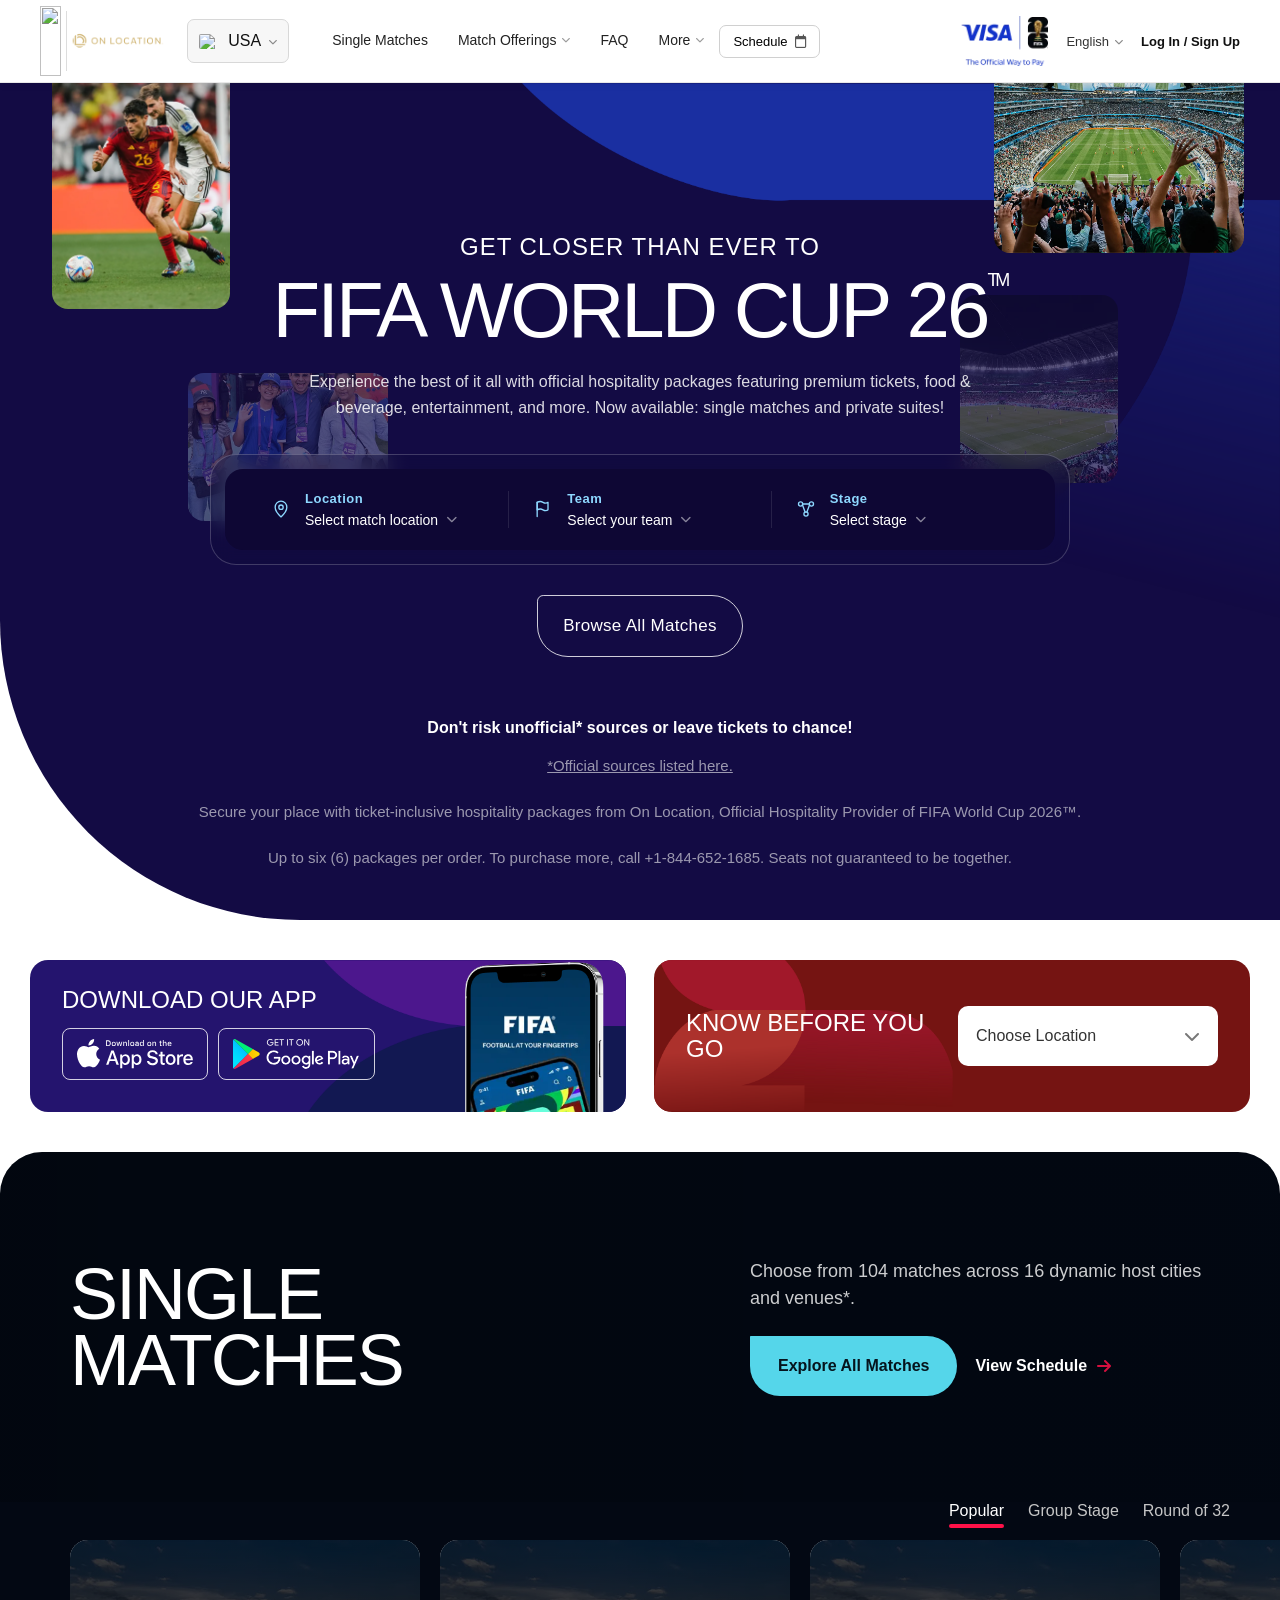
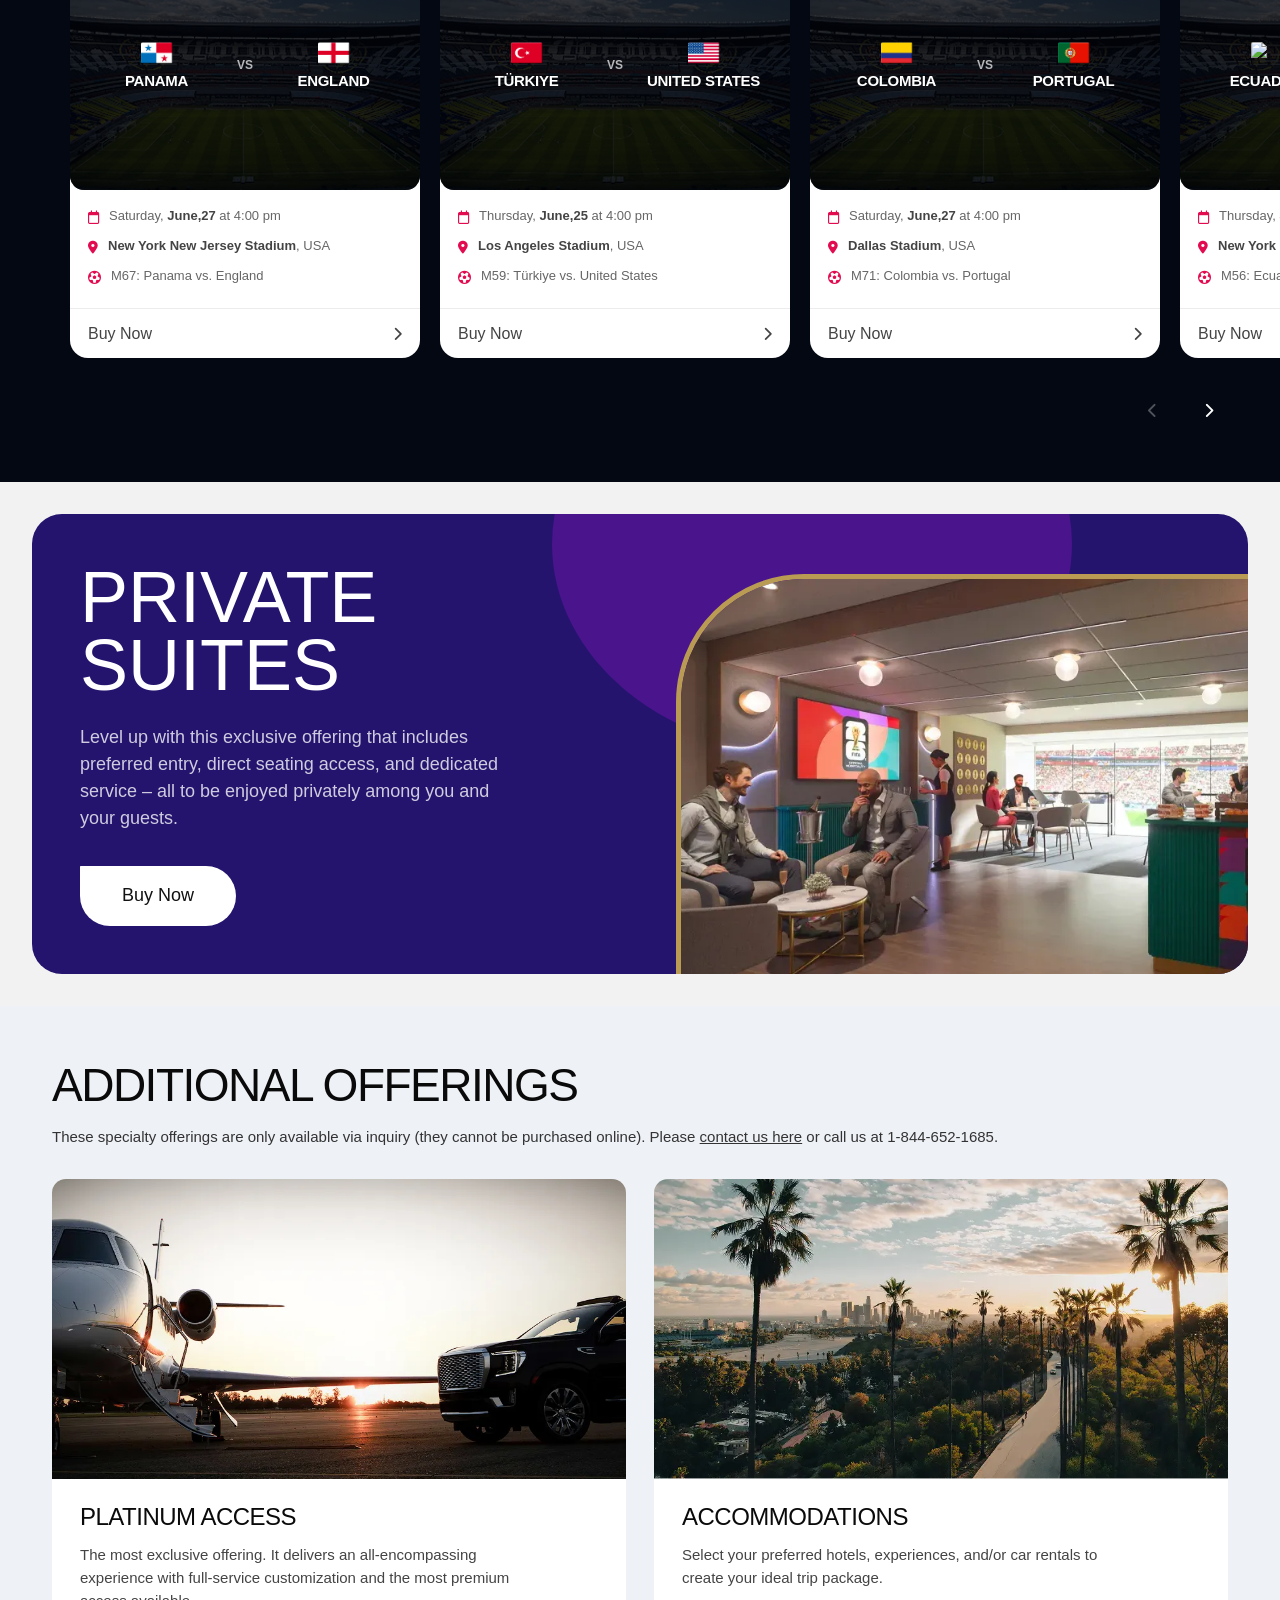
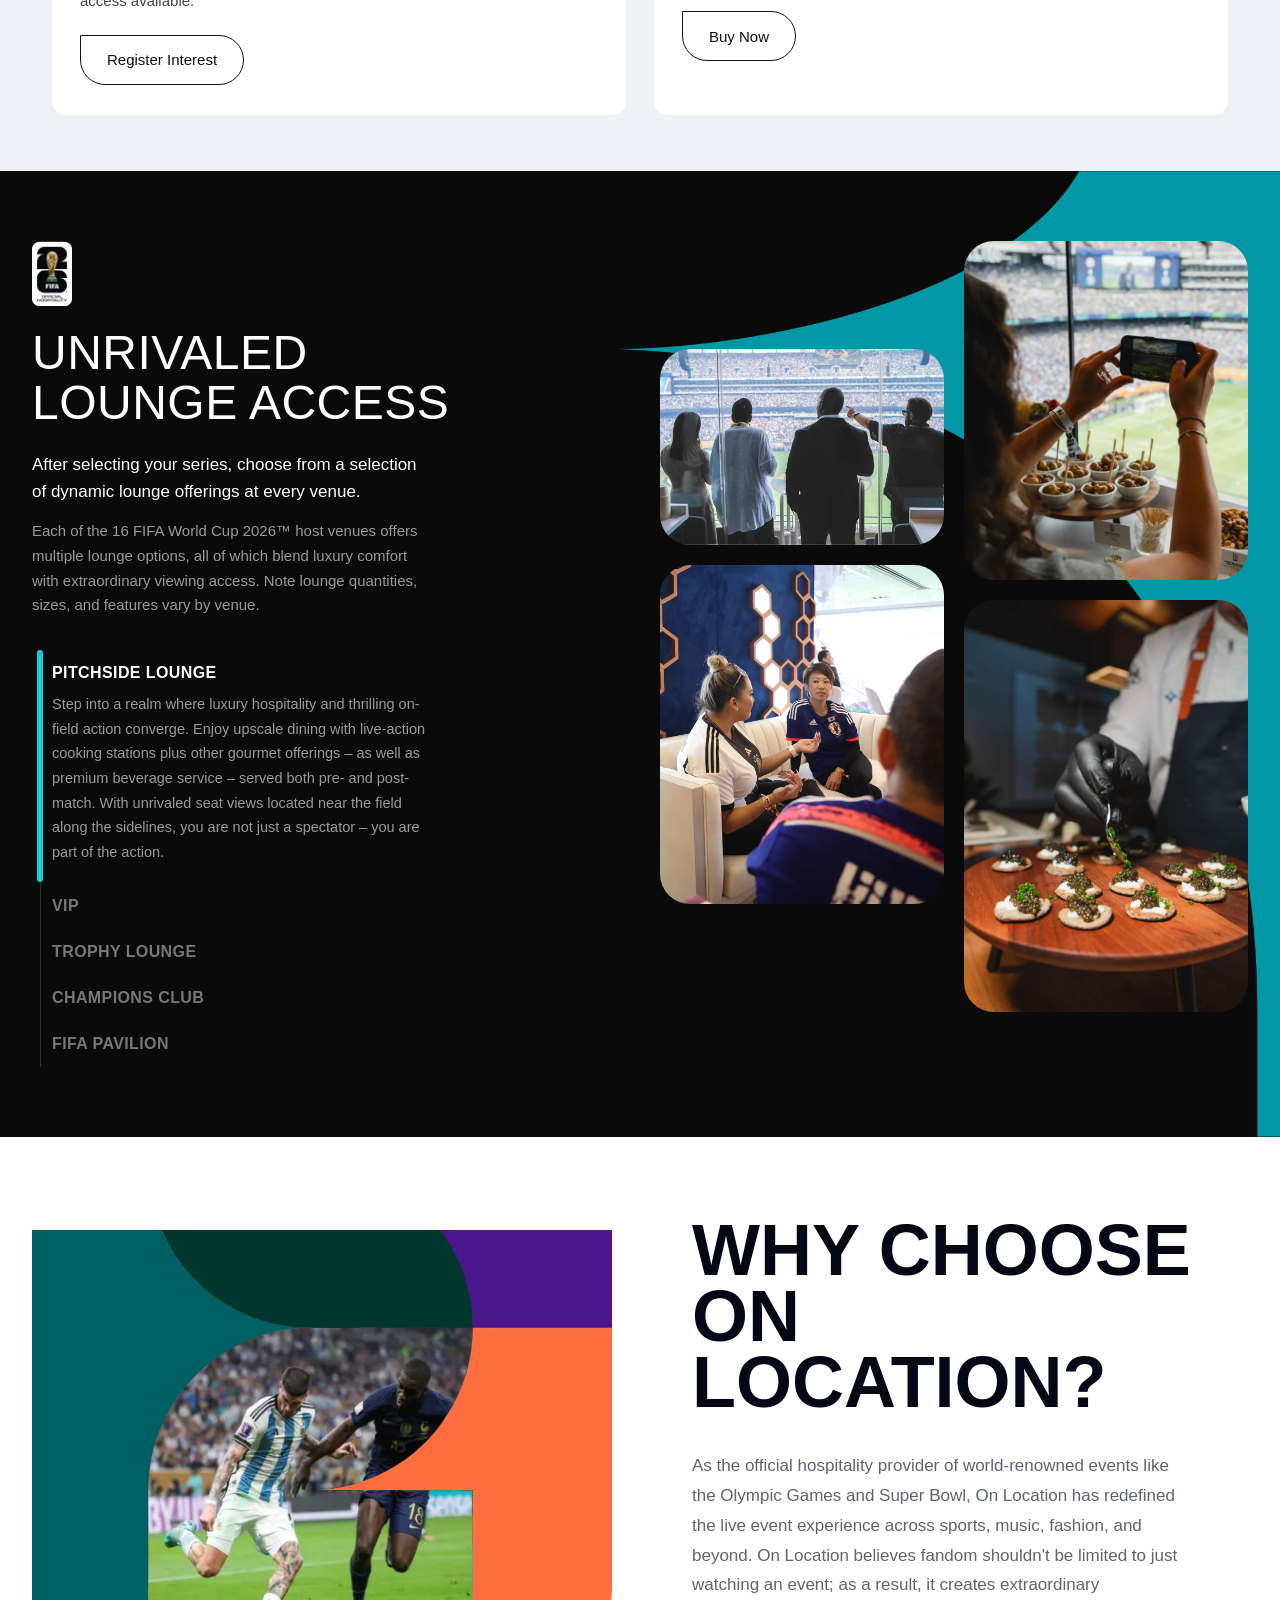
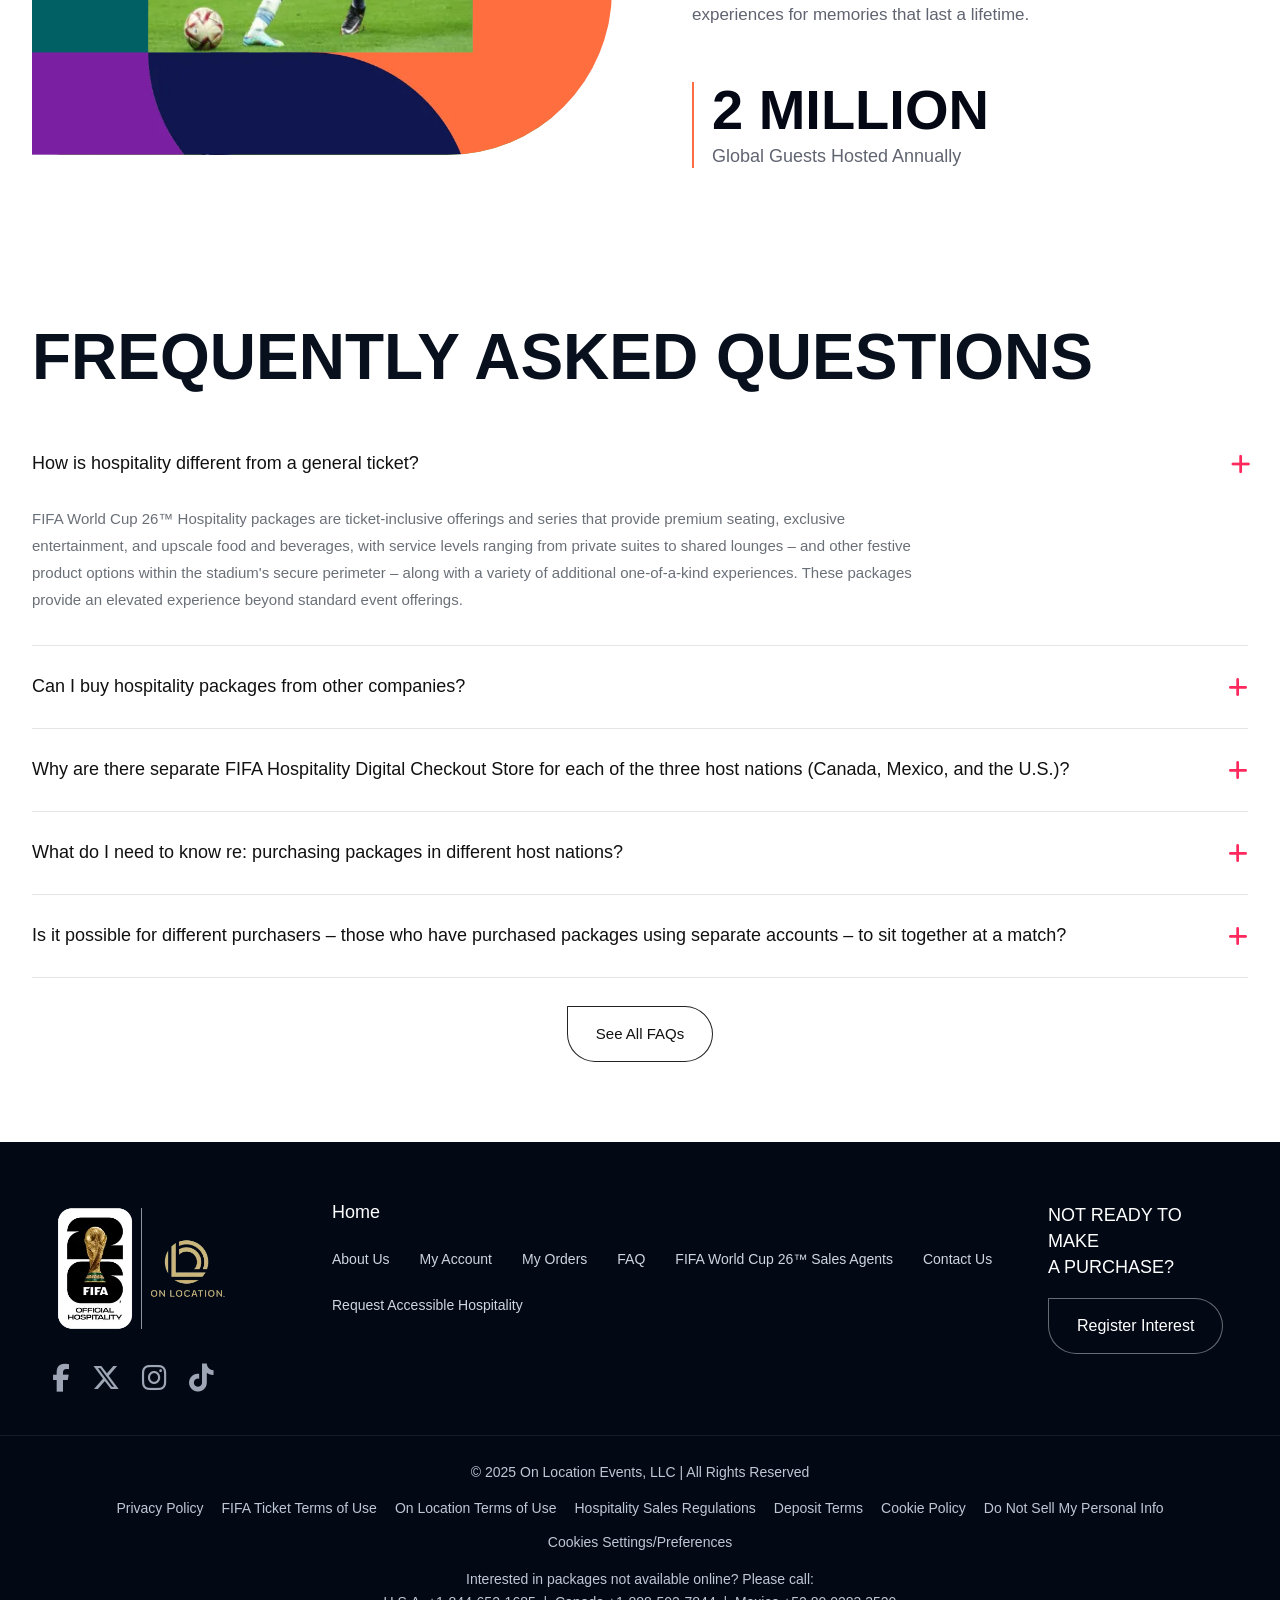
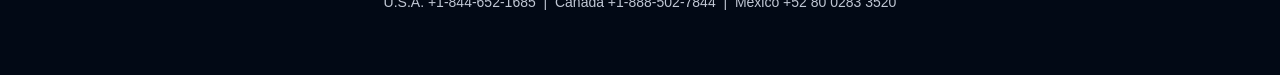
==== index.html @ 72229c8c "Add files via upload" ====
<!DOCTYPE html>
<html lang="en">
<head>
<meta charset="UTF-8">
<meta name="viewport" content="width=device-width, initial-scale=1.0">
<title>FIFA World Cup 26™ – Official Hospitality</title>
<link rel="preconnect" href="https://fonts.googleapis.com">
<link rel="stylesheet" href="https://cdnjs.cloudflare.com/ajax/libs/font-awesome/6.7.2/css/all.min.css">
<link rel="stylesheet" href="style.css">

<style>

/* ============================================================
   RESET & BASE
============================================================ */
*, *::before, *::after { margin:0; padding:0; box-sizing:border-box; }

body {
  font-family: 'Arial', sans-serif;
  background: #fff;
  color: #111;
  overflow-x: hidden;
}



/* ============================================================
   SECTION — HERO
============================================================ */
.hero {
  position: relative;
  background: #130b44;
  border-bottom-left-radius: 300px;
  overflow: hidden;
}

.hero-bg-img {
  position: absolute;
  top: 0;
  right: 0;
  bottom: 0;
  height: 600px;
  z-index: 0;
  pointer-events: none;
}

.hero-bg-img img {
  width: 100%;
  height: 100%;
  object-fit: cover;
  object-position: center;
  display: block;
}

.hero-images {
  position: absolute;
  inset: 0;
  z-index: 0;
  pointer-events: none;
}

.hero-img {
  position: absolute;
  border-radius: 16px;
  overflow: hidden;
}

.hero-img.player {
  left: 52px;
  top: -22px;
  width: 178px;
  height: 248px;
}

.hero-img.stadium-top {
  right: 36px;
  top: -15px;
  width: 250px;
  height: 185px;
}

.hero-img.crowd {
  left: 188px;
  top: 290px;
  width: 200px;
  height: 148px;
  opacity: .32;
}

.hero-img.stadium-bottom {
  right: 162px;
  top: 212px;
  width: 158px;
  height: 188px;
  opacity: .3;
}

.hero-content {
  position: relative;
  z-index: 1;
  text-align: center;
  color: #fff;
  padding: 150px 20px 0;
  display: flex;
  flex-direction: column;
  align-items: center;
}

.hero-eyebrow {
  font-size: 24px;
  letter-spacing: 1px;
  margin-bottom: 10px;
  text-transform: uppercase;
}

.hero-h1 {
  font-size: clamp(48px, 7vw, 78px);
  font-weight: normal;
  line-height: 1;
  letter-spacing: -3px;
}

.hero-desc {
  max-width: 680px;
  margin: 20px auto 0;
  font-size: 16px;
  line-height: 1.65;
  color: rgba(255,255,255,.85);
}

/* filter box */
.filter-frost {
  position: relative;
  z-index: 5;
  margin: 32px auto 0;
  width: min(72%, 860px);
  background: #100c3a49;
  backdrop-filter: blur(10px);
  -webkit-backdrop-filter: blur(10px);
  border: 1px solid rgba(255,255,255,.2);
  border-radius: 26px;
  padding: 14px;
}

.filter-inner {
  display: flex;
  background: #0e0734;
  border-radius: 18px;
  padding: 22px;
}

.filter-col {
  flex: 1;
  display: flex;
  align-items: center;
  gap: 14px;
  padding: 0 24px;
}
.filter-col:not(:last-child) {
  border-right: 1px solid rgba(255,255,255,.1);
}
.filter-col > .fc-icon {
  width: 20px;
  height: 20px;
  color: #8ed8ff;
  flex-shrink: 0;
}
.fc-label {
  font-size: 13px;
  font-weight: 700;
  color: #8ed8ff;
  margin-bottom: 6px;
  letter-spacing: .5px;
}
.fc-value {
  display: flex;
  align-items: center;
  gap: 8px;
  color: #fff;
  font-size: 14px;
}
.fc-value i { font-size: 11px; color: rgba(255,255,255,.5); transition: transform .2s; }

/* ---- Functional dropdown panels (Location / Team / Stage) ---- */
.filter-col { position: relative; cursor: pointer; }

.fc-value.open i { transform: rotate(180deg); }

.fc-dropdown {
  display: none;
  position: absolute;
  top: calc(100% + 14px);
  left: 0;
  right: 0;
  max-height: 320px;
  overflow-y: auto;
  background: #fff;
  border: 1px solid #e6e6e6;
  border-radius: 12px;
  box-shadow: 0 18px 40px rgba(0,0,0,.35);
  z-index: 2000;
  padding: 6px;
}
.fc-dropdown.open { display: block; }

.fc-dropdown-item {
  padding: 10px 12px;
  font-size: 13px;
  color: #222;
  border-radius: 8px;
  cursor: pointer;
  white-space: nowrap;
  overflow: hidden;
  text-overflow: ellipsis;
}
.fc-dropdown-item:hover { background: #f5f5f7; color: #111; }
.fc-dropdown-item.selected { background: #eef3ff; color: #1a46c8; font-weight: 600; }

.fc-dropdown-group {
  padding: 10px 12px 6px;
  font-size: 11px;
  font-weight: 700;
  letter-spacing: 0.5px;
  text-transform: uppercase;
  color: #999;
  margin-top: 4px;
}
.fc-dropdown-group:first-child { margin-top: 0; }

.fc-dropdown-item-flag {
  display: flex;
  align-items: center;
  gap: 10px;
}
.fc-dropdown-item-flag img {
  width: 22px;
  height: 16px;
  object-fit: cover;
  border-radius: 2px;
  flex-shrink: 0;
}

.fc-dropdown::-webkit-scrollbar { width: 6px; }
.fc-dropdown::-webkit-scrollbar-thumb { background: #ddd; border-radius: 4px; }

/* ---- Header country dropdown ---- */
.hd-country { position: relative; }
.hd-country-dropdown {
  display: none;
  position: absolute;
  top: calc(100% + 8px);
  left: 0;
  min-width: 200px;
  max-height: 260px;
  overflow-y: auto;
  background: #fff;
  border: 1px solid #e0e0e0;
  border-radius: 10px;
  box-shadow: 0 12px 32px rgba(0,0,0,.15);
  z-index: 50;
  padding: 6px;
}
.hd-country-dropdown.open { display: block; }
.hd-country-item {
  display: flex;
  align-items: center;
  gap: 8px;
  padding: 8px 10px;
  font-size: 14px;
  color: #222;
  border-radius: 7px;
  cursor: pointer;
}
.hd-country-item img { width: 20px; height: 14px; border-radius: 2px; object-fit: cover; }
.hd-country-item:hover { background: #f5f5f5; }
.hd-country-item.selected { background: #eef3ff; font-weight: 600; }

/* ---- Header language dropdown ---- */
.hd-lang { position: relative; }
.hd-lang-dropdown {
  display: none;
  position: absolute;
  top: calc(100% + 8px);
  right: 0;
  min-width: 160px;
  background: #fff;
  border: 1px solid #e0e0e0;
  border-radius: 10px;
  box-shadow: 0 12px 32px rgba(0,0,0,.15);
  z-index: 50;
  padding: 6px;
}
.hd-lang-dropdown.open { display: block; }
.hd-lang-item {
  padding: 8px 10px;
  font-size: 14px;
  color: #222;
  border-radius: 7px;
  cursor: pointer;
}
.hd-lang-item:hover { background: #f5f5f5; }
.hd-lang-item.selected { background: #eef3ff; font-weight: 600; }

/* ---- Know Before You Go location dropdown ---- */
.location-select { position: relative; cursor: pointer; }
.kbyg-dropdown {
  display: none;
  position: absolute;
  top: calc(100% + 8px);
  left: 0;
  right: 0;
  max-height: 240px;
  overflow-y: auto;
  background: #fff;
  border: 1px solid #e0e0e0;
  border-radius: 10px;
  box-shadow: 0 12px 32px rgba(0,0,0,.18);
  z-index: 100;
  padding: 6px;
}
.kbyg-dropdown.open { display: block; }
.kbyg-dropdown-item {
  padding: 9px 12px;
  font-size: 14px;
  color: #222;
  border-radius: 7px;
  cursor: pointer;
}
.kbyg-dropdown-item:hover { background: #f5f5f5; }
.kbyg-dropdown-item.selected { background: #eef3ff; font-weight: 600; }

/* ============================================================
   CHOOSE COUNTRY MODAL
============================================================ */
.country-modal-backdrop {
  display: none;
  position: fixed;
  inset: 0;
  z-index: 5000;
  background: rgba(8, 6, 30, .55);
  align-items: center;
  justify-content: center;
  padding: 24px;
}
.country-modal-backdrop.open {
  display: flex;
}

.country-modal {
  position: relative;
  width: 100%;
  max-width: 800px;
  background: #fff;
  border-radius: 18px;
  padding: 48px;
  box-shadow: 0 30px 70px rgba(0,0,0,.35);
}

.country-modal-close {
  position: absolute;
  top: 20px;
  right: 20px;
  width: 34px;
  height: 34px;
  border: none;
  background: transparent;
  color: #555;
  font-size: 18px;
  cursor: pointer;
  display: flex;
  align-items: center;
  justify-content: center;
  border-radius: 50%;
}
.country-modal-close:hover { background: #f2f2f2; color: #111; }

.country-modal-grid {
  display: grid;
  grid-template-columns: 1fr 1fr;
  gap: 40px;
  align-items: start;
}

.country-modal-title {
  font-size: 28px;
  font-weight: normal;
  letter-spacing: -0.5px;
  text-transform: uppercase;
  color: #0a0a0a;
  margin-bottom: 18px;
}

.country-modal-desc {
  font-size: 14px;
  line-height: 1.6;
  color: #555;
  margin-bottom: 18px;
}

.country-modal-note {
  font-size: 13px;
  line-height: 1.6;
  color: #888;
}

.country-modal-options {
  display: flex;
  flex-direction: column;
  gap: 14px;
  justify-content: center;
  height: 100%;
}

.country-modal-option {
  display: flex;
  align-items: center;
  justify-content: space-between;
  border: 1px solid #e2e2e2;
  border-radius: 10px;
  padding: 16px 20px;
  cursor: pointer;
  transition: border-color .15s, box-shadow .15s;
}
.country-modal-option:hover {
  border-color: #b8c4f0;
}
.country-modal-option.selected {
  border-color: #5b8def;
  box-shadow: 0 0 0 1px #5b8def;
}

.country-modal-option-left {
  display: flex;
  align-items: center;
  gap: 14px;
}
.country-modal-option-left img {
  width: 28px;
  height: 20px;
  object-fit: cover;
  border-radius: 3px;
}
.country-modal-option-left span {
  font-size: 17px;
  font-weight: 600;
  color: #111;
}
.country-modal-option i {
  font-size: 13px;
  color: #999;
}

/* ---- MODAL: RESPONSIVE ≤768px ---- */
@media (max-width: 768px) {

  .country-modal {
    padding: 28px 22px;
    border-radius: 16px;
  }

  .country-modal-grid {
    gap: 24px;
  }

  .country-modal-title {
    font-size: 22px;
    margin-bottom: 12px;
  }

  .country-modal-option {
    padding: 14px 16px;
  }

  .country-modal-option-left span {
    font-size: 15px;
  }
}

.mob-filter-tabs,
.mob-filter-input { display: none; }

.mob-country-pill,
.mob-header-right { display: none !important; }

/* CTA */
.hero-cta-wrap {
  position: relative;
  z-index: 1;
  display: flex;
  justify-content: center;
  margin-top: 30px;
  margin-bottom: 30px;
}

.hero-cta {
  background: transparent;
  border: 1.5px solid rgba(255,255,255,.8);
  color: #fff;
  border-radius: 20px 100px 100px 100px;
  padding: 20px 25px;
  font-size: 17px;
  font-weight: 500;
  letter-spacing: .3px;
  transition: background .2s, color .2s;
}
.hero-cta:hover { background: #fff; color: #100c3a; }

/* hero footer note */
.hero-note {
  position: relative;
  z-index: 1;
  text-align: center;
  color: #ffffff67;
  padding: 28px 24px 36px;
  font-size: 14px;
  font-weight: 700;
  line-height: 1.6;
}
.hero-note p {
  font-size: 15px;
  font-weight: 400;
  color: #f5f5f59a;
  margin-top: 6px;
  line-height: 40px;
  max-width: 75%;
  margin-left: auto;
  margin-right: auto;
}
.hero-note strong{
  color: white;
  font-size: 16px;
}

/* mobile peek images, hidden by default (shown on mobile below) */
.hero-img-mob-left,
.hero-img-mob-right {
  display: none;
}

/* ---- HERO: RESPONSIVE ≤768px ---- */
@media (max-width: 768px) {

  .hero {
    border-bottom-left-radius: 150px;
  }

  .hero-bg-img {
    height: 500px;

  }

  .hero-bg-img img{
      object-position: right;
  }

  .hero-images { display: none; }

  .hero-img-mob-left,
  .hero-img-mob-right {
    display: block;
    position: absolute;
    z-index: 0;
    border-radius: 14px;
    overflow: hidden;
  }
  .hero-img-mob-left {
    top: 10px;
    left: 50px;
    width: 140px;
    height: 160px;
    border-top-left-radius: 0;
    opacity: .5;
  }
  .hero-img-mob-right {
    top: 0;
    right: -10px;
    width: 145px;
    height: 120px;
    border-top-right-radius: 0;
  }
  .hero-img-mob-left img,
  .hero-img-mob-right img {
    width: 100%;
    height: 100%;
    object-fit: cover;
  }

  .hero-content {
    padding: 170px 20px 0;
  }

  .hero-eyebrow {
    font-size: 13px;
    letter-spacing: 2px;
    font-weight: 800;
  }

  .hero-h1 {
    font-size: clamp(34px, 9vw, 52px);
    letter-spacing: -1.5px;
    line-height: 1;
    display: flex;
  }

  .hero-desc {
    font-size: 15px;
    margin-top: 14px;
  }

  .filter-frost {
    width: calc(100% - 24px);
    margin: 20px auto 0;
    border-radius: 30px;
    background: #9b9b9b10;
    padding: 18px;
  }

  .filter-inner {
    flex-direction: column;
    border-radius: 16px;
    background: #100c3a;
    padding: 12px;
    display: block;
  }

  .mob-filter-tabs {
    display: flex;
    background: #6e6e6e28;
    backdrop-filter: blur(10px);
    -webkit-backdrop-filter: blur(10px);
    padding: 8px;
    border-radius: 500px;
    border: 2px solid #ffffff2a;
  }

  .mob-filter-tab {
    flex: 1;
    display: flex;
    flex-direction: column;
    align-items: center;
    justify-content: center;
    gap: 5px;
    padding: 5px 8px;
    cursor: pointer;
    border-radius: 500px;
    color: rgba(255,255,255,.7);
    font-weight: 600;
    transition: background .15s;
    font-size: 18px;
  }

  .mob-filter-tab .fc-icon{
    width: 20px;
    height: 20px;
    color: #ffffff7a;
  }

  .mob-filter-tab p{
    font-size: 12px;
  }

  .mob-filter-tab.active {
    background: white;
    color: #100c3a;
  }

  .mob-filter-tab.active .fc-icon{
    color: #100c3a;
  }

  .mob-filter-input {
    display: flex;
    align-items: center;
    justify-content: space-between;
    border: 1px solid #ffffff1e;
    border-radius: 10px;
    margin: 10px 4px 4px;
    padding: 16px 16px;
    color: rgba(255,255,255,.6);
    font-size: 18px;
  }
  .mob-filter-input i { color: rgba(255,255,255,.4); font-size: 12px; transition: transform .2s; }
  .mob-filter-input.open i { transform: rotate(180deg); }

  .mob-filter-input { position: relative; cursor: pointer; }

  .fc-dropdown {
    position: absolute;
    top: calc(100% + 8px);
    left: 0;
    right: 0;
    background: #fff;
  }

  .hd-country-dropdown,
  .kbyg-dropdown { left: 0; right: 0; }

  .filter-col { display: none; }
  .mob-filter-tabs { display: flex; }
  .mob-filter-input { display: flex; }
  .mob-header-right { display: flex !important; }

  .hero-cta-wrap { margin-top: 20px; margin-bottom: 0px; padding: 0; }
  .hero-cta { margin: 0 12px; font-size: 16px; padding: 16px; }

  .hero-note { font-size: 12px; }
  .hero-note p { line-height: normal; max-width: none; width: 96%; font-size: 13px; }
}


/* ============================================================
   SECTION 2 — APP / KNOW BEFORE YOU GO PROMO
============================================================ */
.section-2{
    padding:40px 28px;
    background:#fff;
}

.promo-grid{
    max-width:1220px;
    margin:auto;
    display:grid;
    grid-template-columns:1fr 1fr;
    gap:28px;
}

.promo-card{
    position:relative;
    border-radius:18px;
    height:152px;
}

.promo-card-bg-clip{
    position:absolute;
    inset:0;
    overflow:hidden;
    border-radius:18px;
    z-index:0;
}

.card-bg{
    position:absolute;
    pointer-events:none;
    background-repeat:no-repeat;
    background-size:contain;
}

/* app card */
.app-card{
    background:#24146e;
    overflow:hidden;
}

.app-bg-center{
    right:120px; top:-30px;
    width:320px; height:180px;
    background-image:url('demo/purple-circle-shape.webp');
    background-position:center;
}
/* decorative background image on the right half, behind the phone */
.app-bg-right{
    position:absolute;
    inset:0;
    background-image:url('images/download-our-app-card-background-material.png');
    background-position:right center;
    background-size:auto 100%;
    background-repeat:no-repeat;
    pointer-events:none;
    z-index:1;
}
.phone-image{
    position:absolute;
    right:22px; bottom:-15px;
    height:165px; width:auto;
    z-index:3;
}
.app-content{
    position:relative;
    z-index:4;
    padding:28px 32px;
}
.app-content h2{
    color:#fff;
    font-size:24px;
    font-weight:normal;
    line-height:1;
    margin-bottom:16px;
}
.store-buttons{
    display:flex;
    gap:10px;
}
.store-btn{
    display:flex;
    align-items:center;
    gap:10px;
    text-decoration:none;
    color:#fff;
    border:1px solid rgba(255,255,255,.8);
    border-radius:8px;
    padding:10px 14px;
    background:transparent;
}
.store-btn i{ font-size:24px; }
.store-btn small{ display:block; font-size:10px; opacity:.8; }
.store-btn span{ display:block; font-size:15px; font-weight:600; }

/* know before you go card */
.know-card{
    background:#751412;
    overflow:visible;
    border-radius:18px;
}
/* clips decorative backgrounds inside the card without clipping the dropdown */
.know-deco-clip{
    position:absolute;
    inset:0;
    border-radius:18px;
    overflow:hidden;
    pointer-events:none;
    z-index:0;
}
.know-bg-left{
    left:0; top:0;
    width:100%; height:100%;
    background-image:url('demo/red-left-shape.webp');
    background-position:left center;
    background-size:cover;
}
.know-bg-circle{
    left:-40px; top:-50px;
    width:250px; height:250px;
    background-image:url('demo/red-circle.webp');
    background-position:center;
}
/* decorative background image on the left side */
.know-bg-img{
    position:absolute;
    inset:0;
    background-image:url('images/know-before-you-go-card-background-material.png');
    background-position:left center;
    background-size:auto 100%;
    background-repeat:no-repeat;
    pointer-events:none;
    z-index:1;
}
.know-content{
    position:relative;
    z-index:5;
    height:100%;
    display:flex;
    justify-content:space-between;
    align-items:center;
    padding:0 32px;
}
.know-content h2{
    color:#fff;
    font-size:24px;
    font-weight:normal;
    line-height:1.1;
}
.location-select{
    width:260px; height:60px;
    background:#fff;
    border-radius:10px;
    display:flex;
    align-items:center;
    justify-content:space-between;
    padding:0 18px;
    color:#333;
    font-size:16px;
}
.location-select i{ color:#777; }

/* ---- SECTION 2: RESPONSIVE ≤768px ---- */
@media(max-width:768px){

.app-bg-right{
    position:absolute;
    inset:0;
    right: -40%;
    background-image:url('images/download-our-app-card-background-material.png');
    background-position:right center;
    background-size:auto 100%;

}

    .promo-grid{
        grid-template-columns:1fr;
    }

    .promo-card{
        height:auto;
        min-height:170px;
    }

    .know-content{
        padding:24px;
        flex-direction:column;
        align-items:flex-start;
        gap:18px;
    }

    .location-select{
        width:100%;
    }

    .phone-image{
        height:180px;
        right:10px;
        bottom:-12px;
    }

    .store-buttons{
        flex-direction: column;
        width: fit-content;
    }
}


/* ============================================================
   SECTION 3 — SINGLE MATCHES + CAROUSEL
============================================================ */
.section-3{
  width: 100%;
  background:#fff;
  padding: 0px;
}

.single-matches-card{
    position:relative;
    width: 100%;
    height:350px;
    margin:auto;
    overflow:hidden;
    border-radius:42px 42px 0 0;
    background:#020813;
}

.single-bg{
    position:absolute;
    inset:0;
    background-image:url('demo/single-matches-bg.webp');
    background-size:cover;
    background-position:center;
    opacity:.35;
}

.single-bg::after{
    content:"";
    position:absolute;
    inset:0;
    background:
        linear-gradient(
            90deg,
            rgba(0,0,0,.55) 0%,
            rgba(0,0,0,.25) 100%
        );
}

.single-content{
    position:relative;
    z-index:2;
    height:100%;
    display:flex;
    justify-content:space-between;
    align-items:center;
    padding:0 70px;
}

.single-left h2{
    color:#fff;
    font-size:72px;
    line-height:.92;
    font-weight:normal;
    letter-spacing:-2px;
    text-transform:uppercase;
}

.single-right{
    width:460px;
}

.single-right p{
    color:rgba(255,255,255,.8);
    font-size:18px;
    line-height:1.5;
    margin-bottom:24px;
}

.single-actions{
    display:flex;
    align-items:center;
    gap:18px;
}

.explore-btn{
    height:60px;
    padding:0 28px;
    display:flex;
    align-items:center;
    justify-content:center;
    border-radius:22px 999px 999px 999px;
    background:#55d6ea;
    color:#05141d;
    font-weight:600;
    text-decoration:none;
}

.schedule-link{
    display:flex;
    align-items:center;
    gap:10px;
    color:#fff;
    text-decoration:none;
    font-size:16px;
    font-weight:600;
}
.schedule-link i{ color:#d70f3f; }

/* matches carousel */
.matches-carousel-section{
    background:#030813;
    padding-bottom:50px;
}

.match-tabs{
    display:flex;
    justify-content:flex-end;
    gap:24px;
    padding: 0 50px;
    margin-bottom:20px;
}

.match-tabs button{
    background:none;
    border:none;
    color:#c6c6c6;
    font-size:16px;
    cursor:pointer;
    position:relative;
}
.match-tabs button.active{ color:#fff; }
.match-tabs button.active::after{
    content:"";
    position:absolute;
    left:0; bottom:-8px;
    width:100%; height:4px;
    background:#ff1148;
    border-radius:10px;
}

.matches-row-wrap{
    padding: 0;
}

.matches-row{
    display:flex;
    gap:20px;
    overflow-x:auto;
    scroll-behavior:smooth;
    padding: 0px 70px;
    padding-bottom:10px;
}
.matches-row::-webkit-scrollbar{ display:none; }

/* carousel nav buttons */
.carousel-nav{
    display:flex;
    justify-content:flex-end;
    gap:12px;
    padding:20px 50px 0;
}
.carousel-btn{
    width:44px; height:44px;
    border-radius:50%;
    background:transparent;
    border: none;
    color:#fff;
    font-size:15px;
    display:flex;
    align-items:center;
    justify-content:center;
    cursor:pointer;
    transition:background .2s, border-color .2s, opacity .2s;
}

/*
.carousel-btn:hover{
    background:rgba(255,255,255,.1);
    border-color:rgba(255,255,255,.6);
}*/

.carousel-btn:disabled{ opacity:.3; cursor:default; }
.carousel-btn:disabled:hover{
    background:transparent;
    border-color:rgba(255,255,255,.3);
}

/* match card */
.match-card{
    width:350px;
    background:#fff;
    border-radius:18px;
    overflow:hidden;
    flex-shrink:0;
    display:flex;
    flex-direction:column;
}

.match-banner{
    position:relative;
    height:250px;
    flex-shrink:0;
    border-radius:0 0 14px 14px;
    overflow:hidden;
    background-color: #020710;
}
.match-banner > img{
    width:100%; height:100%;
    object-fit:cover;
    opacity: .30;
}

.overlay{
    position:absolute;
    inset:0;
    background:
        linear-gradient(
            rgba(0,0,0,.25),
            rgba(0,0,0,.45)
        );
}

.teams{
    position:absolute;
    inset:0;
    display:flex;
    justify-content:space-between;
    align-items:center;
    gap:8px;
    padding:16px 14px;
}

.team{
    text-align:center;
    flex:1;
    min-width:0;
}
.team img{
    width:32px; height:22px;
    object-fit:cover;
    margin:0 auto 8px;
    border-radius:2px;
}
.team span{
    display:block;
    color:#fff;
    font-size:15px;
    font-weight:900;
    line-height:1.15;
    letter-spacing:-0.3px;
    overflow-wrap:break-word;
}

.vs{
    color:rgba(255,255,255,.7);
    font-size:12px;
    font-weight:700;
    flex-shrink:0;
}

.match-info{
    padding:18px 18px 10px;
    flex:1 1 auto;
}

.info-row{
    display:flex;
    align-items:flex-start;
    margin-bottom:14px;
    color:#666;
    font-size:13px;
    gap: 10px;
}
.info-row i{ color:#e30b4f; margin-top:3px; }
.info-row strong{ color:#444; }

.buy-row{
    border-top:1px solid #ececec;
    height:50px;
    flex-shrink:0;
    padding:0 18px;
    display:flex;
    justify-content:space-between;
    align-items:center;
    font-size:16px;
    color:#444;
}
.buy-row i{ font-size:14px; }

/* ---- SECTION 3: RESPONSIVE ≤768px ---- */
@media(max-width:768px){

    .single-matches-card{
        height:auto;
        min-height:400px;
    }

    .single-content{
        flex-direction:column;
        align-items:flex-start;
        padding:40px 28px;
        gap:30px;
    }

    .single-left h2{
        font-size:52px;
    }

    .single-right{
        width:100%;
    }

    .single-actions{
        flex-direction:column;
        align-items:flex-start;
    }

    .match-tabs{
        padding:0 20px;
        gap:18px;
    }

    .matches-row-wrap{
        padding:0;
    }

    /* moderate padding-left on mobile for the matches row */
    .matches-row{
        padding: 0 16px 10px 28px;
    }

    .carousel-nav{
        padding:16px 20px 0;
    }

    .match-card{
        width:320px;
    }
}


/* ============================================================
   SECTION 4 — PRIVATE SUITES
============================================================ */
.section-4{
    background:#f2f2f2;
    padding:32px;
}

.private-suites-card{
    position:relative;
    max-width:1240px;
    margin:auto;
    overflow:hidden;
    border-radius:30px;
    background:#24146e;
}

.suite-bg-shape{
    position:absolute;
    top:-180px; left:520px;
    width:520px; height:420px;
    border-radius:50%;
    background:#4a148c;
    pointer-events:none;
}

.suite-content{
    position:relative;
    z-index:2;
    gap:20px;
    min-height:460px;
    display:flex;
    justify-content:space-between;
    align-items:center;
}

.suite-text{
    width:42%;
    flex-shrink:0;
    padding-left:48px;
    box-sizing:border-box;
}

.suite-text h2{
    color:#fff;
    font-size:72px;
    font-weight:normal;
    line-height:.95;
    margin-bottom:24px;
    text-transform:uppercase;
}

.suite-text p{
    max-width:420px;
    color:rgba(255,255,255,.78);
    font-size:18px;
    line-height:1.5;
    margin-bottom:34px;
}

.suite-btn{
    display:inline-flex;
    align-items:center;
    justify-content:center;
    height:60px;
    padding:0 42px;
    background:#fff;
    color:#111;
    text-decoration:none;
    border-radius:22px 999px 999px 999px;
    font-size:18px;
    font-weight:500;
    white-space:nowrap;
}

.suite-image-wrapper{
    position:relative;
    right: -5%;
    bottom: -20px;
    width: 52%;
    border:5px solid #b99b53;
    flex-shrink:0;
    aspect-ratio: 600 / 370;
    align-self:stretch;
    margin-top: 40px;
    border-radius:128px 0 0 0;
    overflow: hidden;
}

.suite-image{
    position:absolute;
    inset:0;
    width:100%;
    height:100%;
    object-fit:cover;
    border-radius:120px 0 0 0;
    z-index:2;
    display:block;
}

/* ---- SECTION 4: RESPONSIVE ≤1024px ---- */
@media (max-width:1024px){

    .suite-text h2{ font-size:54px; }
    .suite-text p{ font-size:16px; }
    .suite-content{ min-height:0; }
}

/* ---- SECTION 4: RESPONSIVE ≤768px ---- */
@media (max-width:768px){

    .section-4{ padding:20px 16px; }

    .private-suites-card{ border-radius:24px; }

    .suite-bg-shape{
        top:-140px;
        left:auto;
        right:-160px;
        width:360px;
        height:300px;
    }

    .suite-content{
        flex-direction:column;
        align-items:stretch;
        min-height:0;
        gap:0;
    }

    .suite-text{
        width:100%;
        padding:36px 24px 8px;
    }

    .suite-text h2{ font-size:42px; }

    .suite-text p{
        max-width:none;
        font-size:15px;
        margin-bottom:24px;
    }

    .suite-btn{
        height:54px;
        padding:0 32px;
        font-size:16px;
    }

    .suite-image-wrapper{
        width:100%;
        margin:24px 0 0;
        aspect-ratio: 4 / 3;
    }

    .suite-image-border,
    .suite-image{
        border-radius:0 0 0 0;
    }
}

/* ---- SECTION 4: RESPONSIVE ≤420px ---- */
@media (max-width:420px){

    .suite-text h2{ font-size:34px; }
    .suite-btn{ width:100%; }
}


/* ============================================================
   SECTION 5 — ADDITIONAL OFFERINGS
============================================================ */
.section-5{
    background:#eef1f6;
    padding:56px 0;
}

.add-off-inner{
    max-width:1240px;
    margin:0 auto;
    padding:0 32px;
}

.add-off-title{
    color:#0a0a0a;
    font-size:46px;
    font-weight:normal;
    letter-spacing:-1.5px;
    text-transform:uppercase;
    line-height:1;
    margin-bottom:18px;
}

.add-off-note{
    color:#333;
    font-size:15px;
    line-height:1.5;
    margin-bottom:30px;
}

.add-off-link{
    color:#333;
    text-decoration:underline;
}

.add-off-grid{
    display:grid;
    grid-template-columns:1fr 1fr;
    gap:28px;
}

.add-off-card{
    background:#fff;
    border-radius:14px;
    overflow:hidden;
}

.add-off-img{
    width:100%;
    height:300px;
    overflow:hidden;
}
.add-off-img img{
    width:100%; height:100%;
    object-fit:cover;
    display:block;
}

.add-off-body{
    padding:24px 28px 30px;
}
.add-off-body h3{
    font-size:24px;
    font-weight:normal;
    letter-spacing:-0.5px;
    text-transform:uppercase;
    color:#0a0a0a;
    margin-bottom:12px;
}
.add-off-body p{
    font-size:15px;
    line-height:1.55;
    color:#444;
    margin-bottom:22px;
    max-width:440px;
}

.add-off-btn{
    display:inline-flex;
    align-items:center;
    justify-content:center;
    height:50px;
    padding:0 26px;
    border:1.5px solid #111;
    border-radius: 0 30px 30px 30px;
    color:#111;
    font-size:15px;
    font-weight:500;
    text-decoration:none;
    transition:background .2s, color .2s;
}
.add-off-btn:hover{
    background:#111;
    color:#fff;
}

/* ---- SECTION 5: RESPONSIVE ≤768px ---- */
@media(max-width:768px){

    .section-5{ padding:40px 0; }
    .add-off-inner{ padding:0 20px; }
    .add-off-title{ font-size:32px; }
    .add-off-grid{ grid-template-columns:1fr; gap:20px; }
    .add-off-img{ height:220px; }
    .add-off-body{ padding:20px 22px 26px; }
    .add-off-body h3{ font-size:20px; }
}



/* ============================================================
   SECTION 7 — WHY CHOOSE ON LOCATION
============================================================ */
.why-location-section{
    padding:80px 32px;
    background:#fff;
}

.why-location-grid{
    width: 100%;
    margin:auto;
    display:grid;
    grid-template-columns:580px 1fr;
    gap:80px;
    align-items:center;
}

.why-location-art{
    position:relative;
    width:580px;
    height:525px;
    overflow:hidden;
    border-bottom-right-radius:165px;
}

.player-layer{
    position:absolute;
    inset:0;
    background-image:url('images/68d67ace3a6c8af1a0962d9e_Frame 1321317561.webp');
    background-size:cover;
    background-position:center;
}

.mask-layer{
    position:absolute;
    inset:0;
    background-image:url('images/68dab0f405fa8f3c5b1847ca_mask.webp');
    background-size:cover;
    background-position:center;
}

.why-location-content{
    max-width:500px;
}

.why-location-content h2{
    font-size:72px;
    line-height:.92;
    font-weight:900;
    color:#040814;
    margin-bottom:36px;
}

.why-location-content p{
    font-size:17px;
    line-height:1.75;
    color:#5f6470;
    margin-bottom:52px;
}

.stat-block{
    display:flex;
    align-items:flex-start;
    gap:18px;
}

.stat-line{
    width:2px;
    height:86px;
    background:#ff6d42;
}

.stat-number{
    font-size:56px;
    font-weight:900;
    line-height:1;
    color:#040814;
    margin-bottom:8px;
}

.stat-label{
    font-size:18px;
    color:#5f6470;
}

/* ---- SECTION 7: RESPONSIVE ≤1024px ---- */
@media(max-width:1024px){

    .why-location-grid{
        grid-template-columns: 1fr;
    }

    .why-location-art{
        width:100%;
        max-width:580px;
        margin:0 auto;
    }
}

/* ---- SECTION 7: RESPONSIVE ≤768px ---- */
@media(max-width:768px){

    /* section padding restored on mobile view */
    .why-location-section{
        padding: 48px 20px;
    }

    .why-location-grid{
        gap: 36px;
    }

    .why-location-art{
        height: 360px;
        border-bottom-right-radius: 80px;
    }

    .why-location-content h2{
        font-size: 40px;
        margin-bottom: 22px;
    }

    .why-location-content p{
        font-size: 15px;
        margin-bottom: 32px;
    }

    .stat-number{ font-size: 40px; }
    .stat-label{ font-size: 15px; }
    .stat-line{ height: 64px; }
}


/* ============================================================
   SECTION 8 — FREQUENTLY ASKED QUESTIONS
============================================================ */
.faq-section{
    background:#fff;
    padding:80px 32px;
}

.faq-container{
    max-width:1240px;
    margin:auto;
}

.faq-title{
    font-size:64px;
    line-height:.92;
    font-weight:900;
    color:#07101c;
    margin-bottom:36px;
}

.faq-item{
    border-bottom:1px solid #e5e5e5;
}

.faq-question{
    width:100%;
    background:none;
    border:none;
    padding:30px 0;
    display:flex;
    justify-content:space-between;
    align-items:center;
    cursor:pointer;
    text-align:left;
}

.faq-question span{
    font-size:18px;
    color:#111;
    font-weight:500;
}

.faq-question i{
    color:#ff295d;
    font-size:22px;
    transition:transform .3s;
}

/* expandable / collapsible answer */
.faq-answer{
    max-height:0;
    overflow:hidden;
    transition:max-height .35s ease;
}

.faq-answer p{
    max-width:900px;
    padding-bottom:32px;
    color:#6a7078;
    line-height:1.8;
    font-size:15px;
}

.faq-answer ul{
    max-width:900px;
    padding-bottom:32px;
    color:#6a7078;
    line-height:1.8;
    font-size:15px;

}

/* expanded state — toggled via JS by adding/removing .active */
.faq-item.active .faq-answer{
    max-height:400px;
}

.faq-item.active .faq-question i{
    transform:rotate(45deg);
}

.faq-footer{
    text-align:center;
    margin-top:28px;
}

.faq-button{
    display:inline-flex;
    align-items:center;
    justify-content:center;
    height:56px;
    padding:0 28px;
    border:1px solid #222;
    border-radius:20px 999px 999px 999px;
    color:#111;
    text-decoration:none;
    font-size:15px;
    transition: 500ms;
}

.faq-button:hover{
  color: white;
  background-color: #111;
}

/* ---- SECTION 8: RESPONSIVE ≤768px ---- */
@media(max-width:768px){

    .faq-section{ padding:48px 20px; }
    .faq-title{ font-size:36px; margin-bottom:24px; }
    .faq-question{ padding:22px 0; }
    .faq-question span{ font-size:16px; }
    .faq-answer p{ font-size:14px; }
}


/* ============================================================
   SECTION 9 — FOOTER
============================================================ */
.site-footer{
    background:#020915;
    color:#fff;
}

.footer-container{
    max-width:1240px;
    margin:auto;
    padding:60px 32px 40px;
    display:grid;
    grid-template-columns:240px 1fr 180px;
    gap:40px;
}

.footer-branding{
    display:flex;
    align-items:center;
}

.footer-branding img{
  width: 180px;
}

.footer-logo{
    width:72px;
    height:auto;
    display:block;
}

.footer-divider{
    width:1px;
    height:92px;
    background:rgba(255,255,255,.2);
    margin:0 20px;
}

.footer-onlocation{
    width:95px;
    height:auto;
}

.footer-social{
    display:flex;
    gap:22px;
    margin-top:28px;
}
.footer-social a{
    color:#9ea6b5;
    font-size:28px;
    transition:.3s;
}
.footer-social a:hover{ color:#fff; }

.footer-center h4{
    font-size:18px;
    margin-bottom:28px;
}

.footer-center{
    display: flex;
    flex-direction: column;
}



.footer-links{
  display: flex;
  flex-wrap: wrap;
  gap: 30px;
  align-items: space-between;
}

.footer-links a,
.accessible-link{
    color:#d0d5df;
    text-decoration:none;
    font-size:14px;
}



.footer-right{
    display:flex;
    flex-direction:column;
    align-items:flex-start;
}

.footer-right h4{
    font-size:18px;
    line-height:1.45;
    margin-bottom:18px;
}

.register-btn{
    height:56px;
    padding:0 28px;
    display:flex;
    align-items:center;
    justify-content:center;
    border:1px solid rgba(255,255,255,.4);
    border-radius:20px 999px 999px 999px;
    color:#fff;
    text-decoration:none;
    transition: 400ms;
}

.register-btn:hover{
  color: #111;
  background-color: rgba(255, 255, 255, 0.801);
}

.footer-bottom{
    border-top:1px solid rgba(255,255,255,.08);
    text-align:center;
    padding:28px 32px 60px;
}

.copyright{
    color:#c0c7d4;
    font-size:14px;
    margin-bottom:20px;
}

.legal-links{
    display:flex;
    flex-wrap:wrap;
    justify-content:center;
    gap:18px;
    margin-bottom:18px;
}
.legal-links a{
    color:#c0c7d4;
    text-decoration:none;
    font-size:14px;
}

.footer-phone{
    color:#c0c7d4;
    font-size:14px;
    line-height:1.7;
}

/* ---- SECTION 9: RESPONSIVE ≤991px ---- */
@media(max-width:991px){

    .footer-container{
        grid-template-columns:1fr;
    }
    .footer-right{
        margin-top:20px;
    }
    .footer-links{
        flex-direction: column;
        gap: 15px;
    }
}

</style>

<style>
  /* =======================================
   SECTION 6 — UNRIVALED LOUNGE ACCESS
======================================= */

.section-6{
    background:#0a0a0a;
    padding:0;
    overflow:hidden;
    position:relative;
}

.lounge-inner{
    width:100%;
    margin:0 auto;
    padding:70px 32px;
    display:grid;
    grid-template-columns:1fr 1fr;
    gap:40px;
    align-items:start;
    position:relative;
}

.lounge-left{
    z-index:2;
}

.lounge-badge{ margin-bottom:22px; }
.lounge-badge img{ display:block; }

.lounge-title{
    color:#fff;
    font-family: Impact, 'Arial Narrow Bold', 'Haettenschweiler', sans-serif;
    font-size:48px;
    font-weight:normal;
    letter-spacing:.5px;
    text-transform:uppercase;
    line-height:1.05;
    margin-bottom:22px;
}

.lounge-lead{
    color:#fff;
    font-size:17px;
    line-height:1.6;
    margin-bottom:14px;
    max-width:400px;
}

.lounge-desc{
    color:#9a9a9a;
    font-size:15px;
    line-height:1.65;
    margin-bottom:32px;
    max-width:400px;
}

.lounge-list{
    position:relative;
    padding-left:20px;
}

/* single continuous thin gray track spanning the full list height — the general track */
.lounge-list::before{
    content:"";
    position:absolute;
    left:8px; top:0;
    width:1px;
    height:100%;
    background:rgba(255,255,255,.15);
}

.lounge-item{
    position:relative;
    padding:14px 0;
    cursor:pointer;
}

.lounge-item span{
    display:block;
    color:#777;
    font-size:16px;
    font-weight:700;
    letter-spacing:.4px;
    text-transform:uppercase;
    transition:color .2s;
}

.lounge-item.active span{ color:#fff; }

/* thicker progress bar — centered exactly on the thin track's line,
   grows from this item's header down to the end of its own content over 5s */
.lounge-item .lounge-progress{
    position:absolute;
    left:-15px; top:0;
    width:6px; height:0px;
    background:#1ec8d6;
    border-radius:3px;
    z-index:1;
}

.lounge-item-desc{
    display:none;
    color:#9a9a9a;
    font-size:14.5px;
    line-height:1.7;
    margin-top:10px;
    padding-bottom:4px;
    max-width:380px;
}
.lounge-item.active .lounge-item-desc{ display:block; }

.lounge-right{
 display: grid;
 gap: 20px;
 grid-template-columns: 1fr 1fr
}

.lounge-right-inner{
  display: flex;
  flex-direction: column;
  gap: 20px;
  justify-content: center;
  align-items: center;
}

.lounge-right-inner left{
  margin-top: 200px;
}

.lounge-right-inner img{
  height: 100%;
  width: 100%;
}

.lounge-right-inner div{
  min-height: 100px;
  width: 100%;
  background-color: teal;
  border-radius: 30px;
  overflow: hidden;
}



.lounge-teal-shape{
    position:absolute;
    right:0;
    width:100%;
    height:100%;
    z-index:0;
    pointer-events:none;
    background-image:url('images/unrivaled-section-background-material.png');
    background-size:contain;
    background-repeat:no-repeat;
    background-position:right;
    overflow:hidden;
}

.lounge-img{
    position:absolute;
    border-radius:18px;
    overflow:hidden;
    background:#1a1a1a;
}
.lounge-img img{
    width:100%; height:100%;
    object-fit:cover;
    display:block;
}

.lounge-img-tall{ top:0; right:0; width:270px; height:330px; z-index:2; }
.lounge-img-mid{ top:170px; left:0; width:265px; height:185px; z-index:1; }
.lounge-img-bottom-left{ top:380px; left:30px; width:235px; height:140px; z-index:1; }
.lounge-img-bottom-right{ top:355px; right:0; width:265px; height:165px; z-index:1; }

@media(max-width:1024px){
    .lounge-inner{ grid-template-columns:1fr; gap: 30px}
}

@media(max-width:768px){
    .lounge-inner{ padding:70px 20px; }
    .lounge-title{ font-size:36px; }


.lounge-right-inner .left{
  margin: 0px;
}


.lounge-teal-shape{

    overflow: hidden;
background-size: auto 100%;
background-position: calc(100% + 650px) center;
top: -100px;

}


    .lounge-img-tall{
        top: 0;
        right: 0;
        width: calc(270px * var(--scale));
        height: calc(330px * var(--scale));
    }
    .lounge-img-mid{
        top: calc(170px * var(--scale));
        left: 0;
        width: calc(265px * var(--scale));
        height: calc(185px * var(--scale));
    }
    .lounge-img-bottom-left{
        top: calc(380px * var(--scale));
        left: calc(30px * var(--scale));
        width: calc(235px * var(--scale));
        height: calc(140px * var(--scale));
    }
    .lounge-img-bottom-right{
        top: calc(355px * var(--scale));
        right: 0;
        width: calc(265px * var(--scale));
        height: calc(165px * var(--scale));
    }
}
</style>

</head>
<body>

<!-- nav + mobile drawer injected by main.js -->
<div id="site-nav"></div>

<!-- ============================================================
     HERO
============================================================ -->
<section class="hero">

  <div class="hero-bg-img">
    <img src="images/home-hero-background-shape.png" alt="">
  </div>

  <div class="hero-images">
    <div class="hero-img player">
      <img src="images/69d95f1cd329a58ab5240e4b_FWC26_Ecomm_Photo_Update_A_788x1000.webp" alt="Player">
    </div>
    <div class="hero-img stadium-top">
      <img src="images/69d95f4c71d00684ba1d8e76_FWC26_Ecomm_Photo_Update_B_1000x720.webp" alt="Stadium">
    </div>
    <div class="hero-img crowd">
      <img src="images/68f0fa5fb68f41124db8f6d1_Frame 1321317811.webp" alt="Crowd">
    </div>
    <div class="hero-img stadium-bottom">
      <img src="images/68f0fb0a880ae67c65aedc63_Frame 1321317810 (1).webp" alt="Stadium">
    </div>
  </div>

  <div class="hero-img-mob-left">
    <img src="images/69d95f1cd329a58ab5240e4b_FWC26_Ecomm_Photo_Update_A_788x1000.webp" alt="Player">
  </div>
  <div class="hero-img-mob-right">
    <img src="images/69d95f4c71d00684ba1d8e76_FWC26_Ecomm_Photo_Update_B_1000x720.webp" alt="Stadium">
  </div>

  <div class="hero-content">
    <div class="hero-eyebrow">Get Closer Than Ever To</div>
    <div style="display: flex;"><h1 class="hero-h1">FIFA WORLD CUP 26  </h1><h1 style=" font-size: 18px;" class="hero-h1">TM</h1></div>
    <p class="hero-desc">
      Experience the best of it all with official hospitality packages
      featuring premium tickets, food &amp; beverage, entertainment,
      and more. Now available: single matches and private suites!
    </p>
  </div>

  <div class="filter-frost">
    <div class="filter-inner">

      <div class="filter-col" id="filterColLocation">
        <svg class="fc-icon" viewBox="0 0 24 24" fill="none" xmlns="http://www.w3.org/2000/svg">
          <path d="M12 21.5C12 21.5 19 15.0823 19 9.92308C19 5.81325 15.866 2.5 12 2.5C8.13401 2.5 5 5.81325 5 9.92308C5 15.0823 12 21.5 12 21.5Z" stroke="currentColor" stroke-width="1.6" stroke-linejoin="round"/>
          <circle cx="12" cy="9.8" r="2.6" stroke="currentColor" stroke-width="1.6"/>
        </svg>
        <div>
          <div class="fc-label">Location</div>
          <div class="fc-value" id="fcValueLocation">Select match location <i class="fa-solid fa-chevron-down"></i></div>
        </div>
        <div class="fc-dropdown" id="fcDropdownLocation"></div>
      </div>

      <div class="filter-col" id="filterColTeam">
        <svg class="fc-icon" viewBox="0 0 24 24" fill="none" xmlns="http://www.w3.org/2000/svg">
          <path d="M5 21V3.8" stroke="currentColor" stroke-width="1.6" stroke-linecap="round"/>
          <path d="M5 4C5 4 6.5 3 9 3C11.5 3 12.5 5 15 5C17 5 18 4 18 4V13C18 13 17 14 15 14C12.5 14 11.5 12 9 12C6.5 12 5 13 5 13V4Z" stroke="currentColor" stroke-width="1.6" stroke-linejoin="round"/>
        </svg>
        <div>
          <div class="fc-label">Team</div>
          <div class="fc-value" id="fcValueTeam">Select your team <i class="fa-solid fa-chevron-down"></i></div>
        </div>
        <div class="fc-dropdown" id="fcDropdownTeam"></div>
      </div>

      <div class="filter-col" id="filterColStage" style="border: none;">
        <svg class="fc-icon" viewBox="0 0 24 24" fill="none" xmlns="http://www.w3.org/2000/svg">
          <circle cx="5.5" cy="6" r="2.5" stroke="currentColor" stroke-width="1.6"/>
          <circle cx="18.5" cy="6" r="2.5" stroke="currentColor" stroke-width="1.6"/>
          <circle cx="12" cy="18" r="2.5" stroke="currentColor" stroke-width="1.6"/>
          <path d="M7.8 7.2L11 16" stroke="currentColor" stroke-width="1.6" stroke-linecap="round"/>
          <path d="M16.2 7.2L13 16" stroke="currentColor" stroke-width="1.6" stroke-linecap="round"/>
          <path d="M8 6H16" stroke="currentColor" stroke-width="1.6" stroke-linecap="round"/>
        </svg>
        <div>
          <div class="fc-label">Stage</div>
          <div class="fc-value" id="fcValueStage">Select stage <i class="fa-solid fa-chevron-down"></i></div>
        </div>
        <div class="fc-dropdown" id="fcDropdownStage"></div>
      </div>

      <div class="mob-filter-tabs">
        <div class="mob-filter-tab active" data-field="location">
          <svg class="fc-icon" viewBox="0 0 24 24" fill="none" xmlns="http://www.w3.org/2000/svg">
            <path d="M12 21.5C12 21.5 19 15.0823 19 9.92308C19 5.81325 15.866 2.5 12 2.5C8.13401 2.5 5 5.81325 5 9.92308C5 15.0823 12 21.5 12 21.5Z" stroke="currentColor" stroke-width="1.6" stroke-linejoin="round"/>
            <circle cx="12" cy="9.8" r="2.6" stroke="currentColor" stroke-width="1.6"/>
          </svg>
          <p>Location</p>
        </div>
        <div class="mob-filter-tab" data-field="team">
          <svg class="fc-icon" viewBox="0 0 24 24" fill="none" xmlns="http://www.w3.org/2000/svg">
            <path d="M5 21V3.8" stroke="currentColor" stroke-width="1.6" stroke-linecap="round"/>
            <path d="M5 4C5 4 6.5 3 9 3C11.5 3 12.5 5 15 5C17 5 18 4 18 4V13C18 13 17 14 15 14C12.5 14 11.5 12 9 12C6.5 12 5 13 5 13V4Z" stroke="currentColor" stroke-width="1.6" stroke-linejoin="round"/>
          </svg>
          <p>Team</p>
        </div>
        <div class="mob-filter-tab" data-field="stage">
          <svg class="fc-icon" viewBox="0 0 24 24" fill="none" xmlns="http://www.w3.org/2000/svg">
            <circle cx="5.5" cy="6" r="2.5" stroke="currentColor" stroke-width="1.6"/>
            <circle cx="18.5" cy="6" r="2.5" stroke="currentColor" stroke-width="1.6"/>
            <circle cx="12" cy="18" r="2.5" stroke="currentColor" stroke-width="1.6"/>
            <path d="M7.8 7.2L11 16" stroke="currentColor" stroke-width="1.6" stroke-linecap="round"/>
            <path d="M16.2 7.2L13 16" stroke="currentColor" stroke-width="1.6" stroke-linecap="round"/>
            <path d="M8 6H16" stroke="currentColor" stroke-width="1.6" stroke-linecap="round"/>
          </svg>
          <p>Stage</p>
        </div>
      </div>

      <div class="mob-filter-input" id="mobFilterInput">
        <span id="mobFilterLabel">Select match location</span>
        <i class="fa-solid fa-chevron-down"></i>
        <div class="fc-dropdown" id="fcDropdownMobile"></div>
      </div>

    </div>
  </div>

  <div class="hero-cta-wrap">
    <button class="hero-cta">Browse All Matches</button>
  </div>

  <div class="hero-note">
    <strong>Don't risk unofficial* sources or leave tickets to chance!</strong>
    <p>
      <a href="#" style="text-decoration: underline;">*Official sources listed here. </a>
      <p>Secure your place with ticket-inclusive hospitality packages from On Location,
      Official Hospitality Provider of FIFA World Cup 2026™.</p>
      <p>Up to six (6) packages per order. To purchase more, call +1‑844‑652‑1685. Seats not guaranteed to be together.</p>
    </p>
  </div>

</section>

<!-- ============================================================
     SECTION 2 — APP / KNOW BEFORE YOU GO
============================================================ -->
<section class="section-2">

    <div class="promo-grid">

        <div class="promo-card app-card">


            <div class="app-bg-right"></div>

            <img
                src="images/69f0ae3d3d6fca5a795b40bc_iPhone 12 Pro.png"
                class="phone-image"
                alt="Phone App"
            >

            <div class="app-content">
                <h2>DOWNLOAD OUR APP</h2>
                <div class="store-buttons">
                    <a href="#" class="store-btn">
                        <img src="images/app store.svg" alt="" style="height: 30px;">
                    </a>
                    <a href="#" class="store-btn">
                        <img src="images/google play.svg" alt="" style="height: 30px;">
                    </a>
                </div>
            </div>

        </div>

        <div class="promo-card know-card">

            <div class="know-deco-clip">
                <div class="promo-card-bg-clip">
                    <div class="card-bg know-bg-left"></div>
                    <div class="card-bg know-bg-circle"></div>
                </div>
                <div class="know-bg-img"></div>
            </div>

            <div class="know-content">
                <h2>
                    KNOW BEFORE YOU <br>
                    GO
                </h2>
                <div class="location-select" id="kbygSelect">
                    <span id="kbygLabel">Choose Location</span>
                    <i class="fa-solid fa-chevron-down"></i>
                    <div class="kbyg-dropdown" id="kbygDropdown"></div>
                </div>
            </div>

        </div>

    </div>

</section>

<!-- ============================================================
     SECTION 3 — SINGLE MATCHES + CAROUSEL
============================================================ -->
<section class="section-3">

    <div class="single-matches-card">

        <div class="single-bg"></div>

        <div class="single-content">

            <div class="single-left">
                <h2>
                    SINGLE<br>
                    MATCHES
                </h2>
            </div>

            <div class="single-right">
                <p>
                    Choose from 104 matches across 16 dynamic host cities and venues*.
                </p>
                <div class="single-actions">
                    <a href="#" class="explore-btn">
                        Explore All Matches
                    </a>
                    <a href="#" class="schedule-link">
                        View Schedule
                        <i class="fa-solid fa-arrow-right"></i>
                    </a>
                </div>
            </div>

        </div>

    </div>

    <div class="matches-carousel-section">

        <div class="match-tabs">
            <button class="active" data-tab="popular">Popular</button>
            <button data-tab="group">Group Stage</button>
            <button data-tab="round32">Round of 32</button>
        </div>

        <div class="matches-row-wrap">
            <div class="matches-row" id="matchesRow">
                <!-- match cards rendered dynamically by JS -->
            </div>
        </div>

        <div class="carousel-nav">
            <button class="carousel-btn" id="prevBtn" aria-label="Previous matches">
                <i class="fa-solid fa-chevron-left"></i>
            </button>
            <button class="carousel-btn" id="nextBtn" aria-label="Next matches">
                <i class="fa-solid fa-chevron-right"></i>
            </button>
        </div>

    </div>

</section>

<!-- ============================================================
     SECTION 4 — PRIVATE SUITES
============================================================ -->
<section class="section-4">

    <div class="private-suites-card">

        <div class="suite-bg-shape"></div>

        <div class="suite-content">

            <div class="suite-text">
                <h2>
                    PRIVATE SUITES
                </h2>
                <p>
                    Level up with this exclusive offering that includes
                    preferred entry, direct seating access, and
                    dedicated service – all to be enjoyed privately
                    among you and your guests.
                </p>
                <a href="#" class="suite-btn">
                    Buy Now
                </a>
            </div>

            <div class="suite-image-wrapper">
                <img
                    src="images/68c8434f194725f4b9bd0016_suites-p-800.webp"
                    alt="Private Suite"
                    class="suite-image"
                >
            </div>

        </div>

    </div>

</section>

<!-- ============================================================
     SECTION 5 — ADDITIONAL OFFERINGS
============================================================ -->
<section class="section-5">

    <div class="add-off-inner">

        <h2 class="add-off-title">Additional Offerings</h2>

        <p class="add-off-note">
            These specialty offerings are only available via inquiry (they cannot be purchased online). Please
            <a href="#" class="add-off-link">contact us here</a> or call us at 1-844-652-1685.
        </p>

        <div class="add-off-grid">

            <div class="add-off-card">
                <div class="add-off-img">
                    <img src="images/platinum-access.webp" alt="Platinum Access">
                </div>
                <div class="add-off-body">
                    <h3>Platinum Access</h3>
                    <p>The most exclusive offering. It delivers an all-encompassing experience with full-service customization and the most premium access available.</p>
                    <a href="#" class="add-off-btn">Register Interest</a>
                </div>
            </div>

            <div class="add-off-card">
                <div class="add-off-img">
                    <img src="images/accommodations.webp" alt="Accommodations">
                </div>
                <div class="add-off-body">
                    <h3>Accommodations</h3>
                    <p>Select your preferred hotels, experiences, and/or car rentals to create your ideal trip package.</p>
                    <a href="#" class="add-off-btn">Buy Now</a>
                </div>
            </div>

        </div>

    </div>

</section>

<!-- ============================================================
     SECTION 6 — UNRIVALED LOUNGE ACCESS
============================================================ -->
<section class="section-6">
    <div class="lounge-teal-shape"></div>
    <div class="lounge-inner">


        <div class="lounge-left">

            <div class="lounge-badge">
                <img src="images/FIFA_26_Logo.webp" alt="" style="width: 40px;">
            </div>

            <h2 class="lounge-title">Unrivaled<br>Lounge Access</h2>

            <p class="lounge-lead">
                After selecting your series, choose from a selection of dynamic lounge offerings at every venue.
            </p>

            <p class="lounge-desc">
                Each of the 16 FIFA World Cup 2026™ host venues offers multiple lounge options, all of which blend luxury comfort with extraordinary viewing access. Note lounge quantities, sizes, and features vary by venue.
            </p>

            <div class="lounge-list" id="loungeList">

                <div class="lounge-item active" data-lounge="pitchside">
                    <div class="lounge-progress"></div>
                    <span>Pitchside Lounge</span>
                    <p class="lounge-item-desc">   
                        Step into a realm where luxury hospitality and thrilling on-field 
                        action converge. Enjoy upscale dining with live-action cooking stations 
                        plus other gourmet offerings – as well as premium beverage service – served 
                        both pre- and post-match. With unrivaled seat views located near the field along 
                        the sidelines, you are not just a spectator – you are part of the action.
                    </p>
                </div>

                <div class="lounge-item" data-lounge="vip">
                    <div class="lounge-progress"></div>
                    <span>VIP</span>
                    <p class="lounge-item-desc">
                        Your entry to an exclusive experience that 
                        blends luxurious comfort with electrifying energy. Witness the action in premium 
                        sideline seats while enjoying elevated amenities – including curated, themed-menu 
                        stations and sommelier-guided beverage service. All of which are offered before the 
                        match, at halftime, and after the final whistle.ion for the VIP lounge experience coming soon.
                    </p>
                </div>

                <div class="lounge-item" data-lounge="trophy">
                    <div class="lounge-progress"></div>
                    <span>Trophy Lounge</span>
                    <p class="lounge-item-desc">
                        This elevated lounge delivers top-tier hospitality with a focus on convenience, comfort, 
                        and service. Featuring excellent sideline seat views, it provides a dynamic atmosphere to 
                        enjoy premium beverage service and upscale culinary offerings – including a chef-driven menu 
                        featuring local flavors and ingredients – all to be enjoyed pre-match, halftime, and post-match.
                    </p>
                </div>

                <div class="lounge-item" data-lounge="champions">
                    <div class="lounge-progress"></div>
                    <span>Champions Club</span>
                    <p class="lounge-item-desc">
                        A vibrant, elevated atmosphere designed to balance energy and comfort. Just steps from exclusive 
                        hospitality spaces, these seats offer easy access to premium amenities – including beverage service 
                        along with a full-course menu featuring chef-carved selections and gourmet shareable plates – all 
                        of which are available pre- and post-match.
                    </p>
                </div>

                <div class="lounge-item" data-lounge="pavilion">
                    <div class="lounge-progress"></div>
                    <span>FIFA Pavilion</span>
                    <p class="lounge-item-desc">
                        Welcome to an exclusive retreat set against the backdrop of the stadium. Within our secure 
                        perimeter immediately outside the venue, the excitement of the game extends beyond the pitch 
                        with a range of amenities – including elevated dining featuring street food classics infused 
                        with local flavors as well as beverage service – all to be enjoyed both pre- and post-match.
                    </p>
                </div>

            </div>

        </div>

        <div class="lounge-right">
          <div class="lounge-right-inner left" >
            <div class="lounge-image-1">
              <img src="images/lounge-group.webp" alt="Lounge guests watching match">
            </div> 

            <div class="lounge-image-2">
              <img src="images/lounge-hex.webp" alt="Lounge interior">              
            </div>
          </div>

          <div class="lounge-right-inner">
            <div class="lounge-image-3">
              <img src="images/lounge-food.webp" alt="Lounge food service"> 
            </div> 

            <div class="lounge-image-4">
                <img src="images/lounge-chef.webp" alt="Chef plating food">          
            </div>            
          </div>

        </div>


    </div>

</section>

<script>
(function(){
    var ITEM_DURATION = 5000;
    var list = document.getElementById('loungeList');
    if(!list) return;

    var items = Array.prototype.slice.call(list.querySelectorAll('.lounge-item'));
    var current = 0;
    var timer = null;

    function fullHeight(item){
        // header + description height, regardless of current active state
        var span = item.querySelector('span');
        var desc = item.querySelector('.lounge-item-desc');
        var h = span ? span.offsetHeight : 0;
        if(desc){
            var prevDisplay = desc.style.display;
            desc.style.display = 'block';
            h += desc.offsetHeight + 10; // + margin-top
            desc.style.display = prevDisplay;
        }
        // include the item's own top/bottom padding
        var cs = getComputedStyle(item);
        h += parseFloat(cs.paddingTop) + parseFloat(cs.paddingBottom);
        return h;
    }

    function activate(index){
        items.forEach(function(item, i){
            var bar = item.querySelector('.lounge-progress');
            item.classList.toggle('active', i === index);
            if(bar){
                if(i === index){
                    var target = fullHeight(item);
                    bar.style.transition = 'none';
                    bar.style.height = '0px';
                    void bar.offsetHeight;
                    bar.style.transition = 'height ' + ITEM_DURATION + 'ms linear';
                    requestAnimationFrame(function(){
                        bar.style.height = target + 'px';
                    });
                } else {
                    bar.style.transition = 'none';
                    bar.style.height = '0px';
                }
            }
        });
        current = index;
    }

    function advance(){
        var next = (current + 1) % items.length;
        activate(next);
    }

    function startAutoplay(){
        clearInterval(timer);
        timer = setInterval(advance, ITEM_DURATION);
    }

    items.forEach(function(item, i){
        item.addEventListener('click', function(){
            activate(i);
            startAutoplay();
        });
    });

    activate(0);
    startAutoplay();

    window.addEventListener('resize', function(){
        activate(current);
    });
})();
</script>




<!-- ============================================================
     SECTION 7 — WHY CHOOSE ON LOCATION
============================================================ -->
<section class="why-location-section">

    <div class="why-location-grid">

        <div class="why-location-art">
            <div class="player-layer"></div>
            <div class="mask-layer"></div>
        </div>

        <div class="why-location-content">

            <h2>
                WHY CHOOSE ON<br>
                LOCATION?
            </h2>

            <p>
                As the official hospitality provider of world-renowned events like
                the Olympic Games and Super Bowl, On Location has redefined the
                live event experience across sports, music, fashion, and beyond.

                On Location believes fandom shouldn't be limited to just watching
                an event; as a result, it creates extraordinary experiences for
                memories that last a lifetime.
            </p>

            <div class="stat-block">
                <div class="stat-line"></div>
                <div>
                    <div class="stat-number">
                        2 MILLION
                    </div>
                    <div class="stat-label">
                        Global Guests Hosted Annually
                    </div>
                </div>
            </div>

        </div>

    </div>

</section>

<!-- ============================================================
     SECTION 8 — FREQUENTLY ASKED QUESTIONS
============================================================ -->
<section class="faq-section">

    <div class="faq-container">

        <h2 class="faq-title">
            FREQUENTLY ASKED QUESTIONS
        </h2>

        <div class="faq-list">

            <div class="faq-item active">
                <button class="faq-question">
                    <span>How is hospitality different from a general ticket?</span>
                    <i class="fa-solid fa-xmark"></i>
                </button>
                <div class="faq-answer">
                    <p>
                        FIFA World Cup 26™ Hospitality packages are ticket-inclusive
                        offerings and series that provide premium seating,
                        exclusive entertainment, and upscale food and beverages,
                        with service levels ranging from private suites to shared
                        lounges – and other festive product options within the
                        stadium's secure perimeter – along with a variety of
                        additional one-of-a-kind experiences.

                        These packages provide an elevated experience beyond
                        standard event offerings.
                    </p>
                </div>
            </div>

            <div class="faq-item">
                <button class="faq-question">
                    <span>Can I buy hospitality packages from other companies?</span>
                    <i class="fa-solid fa-plus"></i>
                </button>
                <div class="faq-answer">
                    <p>On Location is the only Official Hospitality Provider of the FIFA World Cup 26. Ticket-inclusive hospitality packages will be sold exclusively by On Location and its Officially Appointed Sales Agents (see list here). Fans are urged to purchase hospitality packages through FIFA.com/hospitality. Hospitality packages and tickets sourced from unofficial sales channels may not be valid.</p>
                    <p>We strongly advise against purchasing packages from unauthorized platforms or sellers.</p>
                  </div>
            </div>

            <div class="faq-item">
                <button class="faq-question">
                    <span>
                        Why are there separate FIFA Hospitality Digital Checkout Store
                        for each of the three host nations (Canada, Mexico, and the U.S.)?
                    </span>
                    <i class="fa-solid fa-plus"></i>
                </button>
                <div class="faq-answer">
                    <p>Due to regulations related to processing transactions in the local currency of each host nation, there are three separate ticket shops which each feature their local currency: Canadian Dollars (CAD), Mexican Pesos (MXN), and U.S. Dollars (USD).</p>
                </div>
            </div>

            <div class="faq-item">
                <button class="faq-question">
                    <span>What do I need to know re: purchasing packages in different host nations?</span>
                    <i class="fa-solid fa-plus"></i>
                </button>
                <div class="faq-answer">
                    <p>Purchases need to be made in each host nation’s currency (in their related digital checkout store):</p>
                    <ul>
                      <li>Match packages in Canada must be paid for in CAD in the Canadian Digital Checkout Store.</li>
                      <li>Match packages in Mexico must be paid for in MXN in the Mexican Digital Checkout Store.</li>
                      <li>Match packages in the U.S. must be paid for in USD in the U.S. Digital Checkout Store.</li>
                    </ul>
                    <p>Separate purchases are required for match packages in different host nations. For example, a Venue Series package in Mexico City is purchased separate from a Single-Match package in Boston. (This applies to subsequent installment payments for each package.)</p>
                </div>
            </div>

            <div class="faq-item">
                <button class="faq-question">
                    <span>
                        Is it possible for different purchasers – those who have purchased
                        packages using separate accounts – to sit together at a match?
                    </span>
                    <i class="fa-solid fa-plus"></i>
                </button>
                <div class="faq-answer">
                    <p>While not guaranteed, seating requests for separate bookings will be considered on a best-efforts basis and are strictly subject to availability and operational constraints. Please note that exact seating locations are not guaranteed.</p>
                </div>
            </div>

        </div>

        <div class="faq-footer">
            <a href="#" class="faq-button">
                See All FAQs
            </a>
        </div>

    </div>

</section>

<!-- footer injected by main.js -->
<div id="site-footer"></div>

<script src="main.js"></script>

<script>
/* ── Lounge accordion ── */
document.querySelectorAll('.lounge-item').forEach(item => {
  item.addEventListener('click', () => {
    document.querySelectorAll('.lounge-item').forEach(i => i.classList.remove('active'));
    item.classList.add('active');
  });
});

/* ── FAQ expand / collapse ── */
document.querySelectorAll('.faq-question').forEach(btn => {
  btn.addEventListener('click', () => {
    const item = btn.closest('.faq-item');
    const isOpen = item.classList.contains('active');

    /* close all */
    document.querySelectorAll('.faq-item').forEach(i => {
      i.classList.remove('active');
      i.querySelector('.faq-question i').className = 'fa-solid fa-plus';
    });

    /* open clicked one if it wasn't already open */
    if (!isOpen) {
      item.classList.add('active');
      item.querySelector('.faq-question i').className = 'fa-solid fa-xmark';
    }
  });
});
</script>

<script>
/* ============================================================
   HERO FILTER — Location / Team / Stage (desktop columns)
   Render helpers use data from main.js globals
============================================================ */

/* ---- Location: grouped ---- */
function renderLocationDropdown(container, onSelect) {
  let html = '';
  wc26LocationGroups.forEach(section => {
    if (section.group) {
      html += `<div class="fc-dropdown-group">${section.group}</div>`;
    }
    section.items.forEach(item => {
      html += `<div class="fc-dropdown-item" data-label="${item.label}">${item.label}</div>`;
    });
  });
  container.innerHTML = html;

  container.querySelectorAll('.fc-dropdown-item').forEach(el => {
    el.addEventListener('click', (e) => {
      e.stopPropagation();
      onSelect(el.dataset.label);
      container.querySelectorAll('.fc-dropdown-item').forEach(c => c.classList.remove('selected'));
      el.classList.add('selected');
      closeAllDropdowns();
    });
  });
}

/* ---- Team: every participating nation with its flag ---- */
function renderTeamDropdown(container, onSelect) {
  container.innerHTML = wc26Teams.map(t => `
    <div class="fc-dropdown-item fc-dropdown-item-flag" data-name="${t.name}">
      <img src="https://flagcdn.com/w40/${t.code}.png" alt="${t.name} flag">
      <span>${t.name}</span>
    </div>
  `).join('');

  container.querySelectorAll('.fc-dropdown-item').forEach((el, i) => {
    el.addEventListener('click', (e) => {
      e.stopPropagation();
      onSelect(wc26Teams[i]);
      container.querySelectorAll('.fc-dropdown-item').forEach(c => c.classList.remove('selected'));
      el.classList.add('selected');
      closeAllDropdowns();
    });
  });
}

/* ---- Stage: flat official stage list ---- */
function renderStageDropdown(container, onSelect) {
  container.innerHTML = wc26StagesData.map(s => `
    <div class="fc-dropdown-item" data-label="${s.label}">${s.label}</div>
  `).join('');

  container.querySelectorAll('.fc-dropdown-item').forEach((el, i) => {
    el.addEventListener('click', (e) => {
      e.stopPropagation();
      onSelect(wc26StagesData[i]);
      container.querySelectorAll('.fc-dropdown-item').forEach(c => c.classList.remove('selected'));
      el.classList.add('selected');
      closeAllDropdowns();
    });
  });
}

function setupFilterToggle(colId, dropdownId, valueId) {
  const col = document.getElementById(colId);
  const dropdown = document.getElementById(dropdownId);
  const valueEl = document.getElementById(valueId);
  if (!col || !dropdown || !valueEl) return;

  col.addEventListener('click', (e) => {
    e.stopPropagation();
    const isOpen = dropdown.classList.contains('open');
    closeAllDropdowns();
    if (!isOpen) {
      dropdown.classList.add('open');
      valueEl.classList.add('open');
    }
  });
}

/* Location column */
const fcDropdownLocation = document.getElementById('fcDropdownLocation');
const fcValueLocation = document.getElementById('fcValueLocation');
if (fcDropdownLocation) {
  renderLocationDropdown(fcDropdownLocation, (label) => {
    fcValueLocation.innerHTML = `${label} <i class="fa-solid fa-chevron-down"></i>`;
  });
}
setupFilterToggle('filterColLocation', 'fcDropdownLocation', 'fcValueLocation');

/* Team column */
const fcDropdownTeam = document.getElementById('fcDropdownTeam');
const fcValueTeam = document.getElementById('fcValueTeam');
if (fcDropdownTeam) {
  renderTeamDropdown(fcDropdownTeam, (team) => {
    fcValueTeam.innerHTML = `
      <img src="https://flagcdn.com/w40/${team.code}.png" alt="${team.name} flag" style="width:18px;height:13px;object-fit:cover;border-radius:2px;margin-right:2px">
      ${team.name} <i class="fa-solid fa-chevron-down"></i>
    `;
  });
}
setupFilterToggle('filterColTeam', 'fcDropdownTeam', 'fcValueTeam');

/* Stage column */
const fcDropdownStage = document.getElementById('fcDropdownStage');
const fcValueStage = document.getElementById('fcValueStage');
if (fcDropdownStage) {
  renderStageDropdown(fcDropdownStage, (stage) => {
    fcValueStage.innerHTML = `${stage.label} <i class="fa-solid fa-chevron-down"></i>`;
  });
}
setupFilterToggle('filterColStage', 'fcDropdownStage', 'fcValueStage');

/* ============================================================
   HERO FILTER — Mobile tabs + single dropdown input
============================================================ */
const mobFieldRenderers = {
  location: { render: renderLocationDropdown, placeholder: 'Select match location', getLabel: (v) => v },
  team:     { render: renderTeamDropdown,     placeholder: 'Select your team',       getLabel: (v) => v.name },
  stage:    { render: renderStageDropdown,    placeholder: 'Select stage',           getLabel: (v) => v.label }
};

const mobTabs        = document.querySelectorAll('.mob-filter-tab');
const mobFilterInput = document.getElementById('mobFilterInput');
const mobFilterLabel = document.getElementById('mobFilterLabel');
const mobDropdown    = document.getElementById('fcDropdownMobile');

let activeMobField = 'location';

function renderMobDropdown(field) {
  const config = mobFieldRenderers[field];
  config.render(mobDropdown, (value) => {
    mobFilterLabel.textContent = config.getLabel(value);
    closeAllDropdowns();
  });
}
if (mobDropdown) renderMobDropdown(activeMobField);

mobTabs.forEach(tab => {
  tab.addEventListener('click', (e) => {
    e.stopPropagation();
    mobTabs.forEach(t => t.classList.remove('active'));
    tab.classList.add('active');
    activeMobField = tab.dataset.field;
    mobFilterLabel.textContent = mobFieldRenderers[activeMobField].placeholder;
    renderMobDropdown(activeMobField);
    closeAllDropdowns();
  });
});

if (mobFilterInput) {
  mobFilterInput.addEventListener('click', (e) => {
    e.stopPropagation();
    const isOpen = mobDropdown.classList.contains('open');
    closeAllDropdowns();
    if (!isOpen) {
      mobDropdown.classList.add('open');
      mobFilterInput.classList.add('open');
    }
  });
}

/* ============================================================
   MATCH CARDS — dynamic data + render + carousel controls
============================================================ */

const matchesData = {
  popular: [
    {
      banner: "images/68e520a0ca5637eed2191a66_Frame 1321317772.webp",
      team1: { flag: "images/flags/Panama.webp", name: "Panama" },
      team2: { flag: "images/flags/England.webp", name: "England" },
      day: "Saturday", date: "June,27", time: "4:00 pm",
      venue: "New York New Jersey Stadium", country: "USA",
      ref: "M67: Panama vs. England"
    },
    {
      banner: "images/68e520a0ca5637eed2191a66_Frame 1321317772.webp",
      team1: { flag: "images/flags/Turkey.webp", name: "Türkiye" },
      team2: { flag: "images/flags/USA.webp", name: "United States" },
      day: "Thursday", date: "June,25", time: "4:00 pm",
      venue: "Los Angeles Stadium", country: "USA",
      ref: "M59: Türkiye vs. United States"
    },
    {
      banner: "images/68e520a0ca5637eed2191a66_Frame 1321317772.webp",
      team1: { flag: "images/flags/Colombia.webp", name: "Colombia" },
      team2: { flag: "images/flags/Portugal.webp", name: "Portugal" },
      day: "Saturday", date: "June,27", time: "4:00 pm",
      venue: "Dallas Stadium", country: "USA",
      ref: "M71: Colombia vs. Portugal"
    },
    {
      banner: "images/68e520a0ca5637eed2191a66_Frame 1321317772.webp",
      team1: { flag: "images/flags/ecuador.webp", name: "Ecuador" },
      team2: { flag: "images/flags/germany.webp", name: "Germany" },
      day: "Thursday", date: "June,25", time: "4:00 pm",
      venue: "New York New Jersey Stadium", country: "USA",
      ref: "M56: Ecuador vs. Germany"
    },
    {
      banner: "images/68e520a0ca5637eed2191a66_Frame 1321317772.webp",
      team1: { flag: "images/flags/brazil.webp", name: "Brazil" },
      team2: { flag: "images/flags/argentina.webp", name: "Argentina" },
      day: "Sunday", date: "June,29", time: "6:00 pm",
      venue: "MetLife Stadium", country: "USA",
      ref: "M80: Brazil vs. Argentina"
    },
    {
      banner: "images/68e520a0ca5637eed2191a66_Frame 1321317772.webp",
      team1: { flag: "images/flags/France.webp", name: "France" },
      team2: { flag: "images/flags/Spain.webp", name: "Spain" },
      day: "Wednesday", date: "July,2", time: "3:00 pm",
      venue: "SoFi Stadium", country: "USA",
      ref: "M88: France vs. Spain"
    }
  ],
  group: [
    {
      banner: "images/68e520a0ca5637eed2191a66_Frame 1321317772.webp",
      team1: { flag: "images/flags/Mexico.webp", name: "Mexico" },
      team2: { flag: "images/flags/Poland.webp", name: "Poland" },
      day: "Friday", date: "June,12", time: "1:00 pm",
      venue: "Estadio Azteca", country: "Mexico",
      ref: "M3: Mexico vs. Poland"
    },
    {
      banner: "images/68e520a0ca5637eed2191a66_Frame 1321317772.webp",
      team1: { flag: "images/flags/Canada.webp", name: "Canada" },
      team2: { flag: "images/flags/Belgium.webp", name: "Belgium" },
      day: "Saturday", date: "June,13", time: "12:00 pm",
      venue: "BMO Field", country: "Canada",
      ref: "M5: Canada vs. Belgium"
    }
  ],
  round32: [
    {
      banner: "images/68e520a0ca5637eed2191a66_Frame 1321317772.webp",
      team1: { flag: "images/flags/Netherlands.webp", name: "Netherlands" },
      team2: { flag: "images/flags/Senegal.webp", name: "Senegal" },
      day: "Sunday", date: "June,28", time: "2:00 pm",
      venue: "AT&T Stadium", country: "USA",
      ref: "M73: Netherlands vs. Senegal"
    }
  ]
};

function createMatchCard(m) {
  return `
    <div class="match-card">
      <div class="match-banner">
        <img src="${m.banner}" alt="">
        <div class="overlay"></div>
        <div class="teams">
          <div class="team">
            <img src="${m.team1.flag}" alt="${m.team1.name}">
            <span>${m.team1.name.toUpperCase()}</span>
          </div>
          <div class="vs">VS</div>
          <div class="team">
            <img src="${m.team2.flag}" alt="${m.team2.name}">
            <span>${m.team2.name.toUpperCase()}</span>
          </div>
        </div>
      </div>
      <div class="match-info">
        <div class="info-row">
          <i class="fa-regular fa-calendar"></i>
         <p> ${m.day}, <strong> ${m.date} </strong> at <span> ${m.time} </span> </p>
        </div>
        <div class="info-row">
          <i class="fa-solid fa-location-dot"></i>
          <p><strong>${m.venue}</strong>, ${m.country}</p>
        </div>
        <div class="info-row">
          <i class="fa-regular fa-futbol"></i>
          ${m.ref}
        </div>
      </div>
      <div class="buy-row">
        <span>Buy Now</span>
        <i class="fa-solid fa-chevron-right"></i>
      </div>
    </div>
  `;
}

const matchesRow   = document.getElementById('matchesRow');
const prevBtn      = document.getElementById('prevBtn');
const nextBtn      = document.getElementById('nextBtn');
const tabButtons   = document.querySelectorAll('.match-tabs button');

function renderMatches(key) {
  const list = matchesData[key] || [];
  matchesRow.innerHTML = list.map(createMatchCard).join('');
  matchesRow.scrollTo({ left: 0 });
  updateCarouselButtons();
}

function updateCarouselButtons() {
  const maxScroll = matchesRow.scrollWidth - matchesRow.clientWidth - 2;
  prevBtn.disabled = matchesRow.scrollLeft <= 0;
  nextBtn.disabled = matchesRow.scrollLeft >= maxScroll;
}

function scrollByCard(direction) {
  const card = matchesRow.querySelector('.match-card');
  const cardWidth = card ? card.getBoundingClientRect().width : 260;
  const gap = 20;
  matchesRow.scrollBy({ left: direction * (cardWidth + gap) * 2, behavior: 'smooth' });
}

prevBtn.addEventListener('click', () => scrollByCard(-1));
nextBtn.addEventListener('click', () => scrollByCard(1));
matchesRow.addEventListener('scroll', () => {
  window.requestAnimationFrame(updateCarouselButtons);
});
window.addEventListener('resize', updateCarouselButtons);

tabButtons.forEach(btn => {
  btn.addEventListener('click', () => {
    tabButtons.forEach(b => b.classList.remove('active'));
    btn.classList.add('active');
    renderMatches(btn.dataset.tab);
  });
});

/* initial render */
renderMatches('popular');
</script>

</body>
</html>
---- style.css ----
*, *::before, *::after { margin:0; padding:0; box-sizing:border-box; }

body {
  font-family: 'Arial', sans-serif;
  background: #fff;
  color: #111;
  overflow-x: hidden;
}

a { text-decoration: none; color: inherit; }
button { cursor: pointer; font-family: inherit; }
img { display: block; width: 100%; height: 100%; object-fit: cover; }

h1, h2, h3, h4, h5, h6, .hero-eyebrow, .stat-number{
  font-family: Impact, 'Arial Narrow Bold', 'Haettenschweiler', sans-serif;
  font-weight: normal;
}

.mobile-logo{ display:none; align-items:center; gap:5px; }
.desktop-logo{ display:flex; align-items:center; gap:5px; }


/* ============================================================
   SECTION — HEADER  (white, sticky, 72px tall)
============================================================ */
.header {
  position: sticky;
  top: 0;
  z-index: 1000;
  background: #fff;
  border-bottom: 1px solid #e8e8e8;
  box-shadow: 0 2px 8px rgba(0,0,0,.06);
  display: flex;
  align-items: center;
  padding: 5px 40px;
  gap: 0;
}

.hd-logo {
  width: 42px;
  height: 58px;
  background: #0a0a2a;
  border-radius: 4px;
  flex-shrink: 0;
  display: flex;
  align-items: center;
  justify-content: center;
}
.hd-logo svg { width: 32px; height: 32px; }

.hd-div {
  width: 1px;
  height: 60px;
  background: #ddd;
}

.hd-brand {
  color: #b8963e;
  font-size: 13px;
  font-weight: 700;
  letter-spacing: 2px;
  text-transform: uppercase;
  flex-shrink: 0;
}

.hd-country {
  display: flex;
  align-items: center;
  gap: 7px;
  border: 1px solid #d8d8d8;
  background-color: #f7f7f7;
  border-radius: 7px;
  padding: 12px 11px;
  font-size: 16px;
  font-weight: 500;
  cursor: pointer;
  margin-left: 22px;
  flex-shrink: 0;
}
.hd-country img {
  width: 22px;
  height: 15px;
  border-radius: 2px;
  object-fit: cover;
}
.hd-country i { font-size: 9px; color: #888; }

.hd-nav {
  display: flex;
  align-items: center;
  height: 72px;
  margin-left: 28px;
  gap: 0;
}
.hd-nav a {
  display: flex;
  align-items: center;
  gap: 5px;
  font-size: 14px;
  color: #222;
  font-weight: 500;
  padding: 0 15px;
  height: 100%;
  border-bottom: 3px solid transparent;
  white-space: nowrap;
}

.hd-nav a i { font-size: 9px; color: #999; }

/* ---- Nav items with submenus (Match Offerings / More) ---- */
.hd-nav-item {
  position: relative;
  display: flex;
  align-items: center;
  gap: 5px;
  font-size: 14px;
  color: #222;
  font-weight: 500;
  padding: 0 15px;
  height: 100%;
  border-bottom: 3px solid transparent;
  white-space: nowrap;
  cursor: pointer;
}
.hd-nav-item i { font-size: 9px; color: #999; transition: transform .2s; }
.hd-nav-item.open { border-bottom-color: #0a0a2a; }
.hd-nav-item.open i { transform: rotate(180deg); }
.hd-nav-item:hover { color: #000; }

.hd-nav-submenu {
  display: none;
  position: absolute;
  top: calc(100% + 0px);
  left: 0;
  background: #fff;
  border: 1px solid #ececec;
  border-radius: 12px;
  box-shadow: 0 18px 40px rgba(0,0,0,.12);
  padding: 8px;
  z-index: 60;
}
.hd-nav-submenu.open { display: block; }
.hd-nav-submenu a {
  display: flex;
  align-items: center;
  gap: 10px;
  padding: 11px 14px;
  font-size: 14px;
  color: #222;
  font-weight: 500;
  border-radius: 8px;
  white-space: nowrap;
}
.hd-nav-submenu a:hover { background: #f5f5f5; }
.hd-nav-submenu a i { font-size: 13px; color: #888; width: 16px; text-align: center; }

.hd-right {
  display: flex;
  align-items: center;
  gap: 18px;
  margin-left: auto;
  flex-shrink: 0;
}

.hd-schedule {
  display: flex;
  align-items: center;
  gap: 7px;
  border: 1px solid #d0d0d0;
  border-radius: 7px;
  padding: 8px 13px;
  font-size: 13px;
  font-weight: 500;
  background: #fff;
  white-space: nowrap;
}
.hd-schedule i { font-size: 13px; color: #555; }

.hd-visa {
  font-size: 24px;
  font-weight: 900;
  font-style: italic;
  color: #1a46c8;
  font-family: Georgia, serif;
  letter-spacing: 1px;
  line-height: 1;
}

.hd-lang {
  display: flex;
  align-items: center;
  gap: 5px;
  font-size: 13px;
  color: #333;
  cursor: pointer;
}
.hd-lang i { font-size: 9px; color: #888; }

.hd-login {
  font-size: 13px;
  font-weight: 600;
  color: #111;
  white-space: nowrap;
  cursor: pointer;
}

/* ---- HAMBURGER BUTTON (hidden on desktop) ---- */
.hd-hamburger {
  display: none;
  flex-direction: column;
  justify-content: center;
  align-items: center;
  gap: 6px;
  width: 40px;
  height: 40px;
  background: none;
  border: none;
  cursor: pointer;
  padding: 4px;
  margin-left: 10px;
  flex-shrink: 0;
}
.hd-hamburger span {
  display: block;
  width: 34px;
  height: 3px;
  background: #111;
  border-radius: 2px;
  transition: transform .25s, opacity .25s;
}

/* ---- HEADER: RESPONSIVE ≤768px ---- */
@media (max-width: 768px) {

  .header {
    padding: 5px 16px;
    justify-content: space-between;
  }

  .hd-brand,
  .hd-nav,
  .hd-right { display: none; }

  .hd-hamburger { display: flex; }

  .hd-left {
    display: flex !important;
    align-items: center;
    gap: 8px;
    flex: 1;
  }

  .mob-country-pill {
    display: flex;
    align-items: center;
    gap: 6px;
    border: 1px solid #d0d0d0;
    border-radius: 8px;
    padding: 7px 10px;
    font-size: 13px;
    font-weight: 500;
    cursor: pointer;
    margin-left: 6px;
  }
  .mob-country-pill img {
    width: 20px;
    height: 14px;
    border-radius: 2px;
    object-fit: cover;
  }
  .mob-country-pill i { font-size: 9px; color: #888; }

  .mob-header-right {
    display: flex !important;
    align-items: center;
    gap: 8px;
    margin-left: auto;
  }

  .mobile-logo { display: flex; }
  .desktop-logo { display: none; }
}


/* ============================================================
   SECTION — MOBILE DRAWER
============================================================ */
.mob-drawer {
  display: none; /* shown only on mobile */
  position: fixed;
  left: 0;
  right: 0;
  bottom: 0;
  top: var(--mob-header-h, 72px);
  z-index: 900; /* below the header's z-index:1000 so the header (and its hamburger) stays on top and usable */
  pointer-events: none;
}

.mob-drawer-backdrop {
  position: absolute;
  inset: 0;
  background: rgba(0,0,0,.35);
  opacity: 0;
  transition: opacity .3s;
}

.mob-drawer-panel {
  position: absolute;
  top: 0;
  left: 0;
  right: 0;
  width: 100%;
  height: 100%;
  max-height: 100%;
  background: #fff;
  transform: translateY(-100%);
  transition: transform .3s ease;
  display: flex;
  flex-direction: column;
  overflow-y: auto;
}

.mob-drawer.open {
  pointer-events: all;
}
.mob-drawer.open .mob-drawer-backdrop { opacity: 1; }
.mob-drawer.open .mob-drawer-panel    { transform: translateY(0); }

.mob-drawer-nav {
  padding: 8px 0;
}
.mob-drawer-nav a,
.mob-drawer-nav .mob-nav-item {
  display: flex;
  align-items: center;
  justify-content: space-between;
  padding: 18px 24px;
  font-size: 16px;
  font-weight: 500;
  color: #111;
  border-bottom: 1px solid #f2f2f2;
  cursor: pointer;
  text-decoration: none;
}
.mob-drawer-nav a i,
.mob-drawer-nav .mob-nav-item i {
  font-size: 11px;
  color: #aaa;
}
.mob-drawer-nav a:hover,
.mob-drawer-nav .mob-nav-item:hover { background: #fafafa; }

/* ---- Mobile drawer submenu (Match Offerings / More) ---- */
.mob-nav-item.open i { transform: rotate(180deg); }
.mob-nav-item i { transition: transform .2s; }

.mob-nav-submenu {
  display: none;
  background: #fafafa;
  border-bottom: 1px solid #f2f2f2;
}
.mob-nav-submenu.open { display: block; }
.mob-nav-submenu a {
  display: flex;
  align-items: center;
  gap: 10px;
  padding: 14px 24px 14px 44px;
  font-size: 15px;
  font-weight: 500;
  color: #333;
  border-bottom: 1px solid #eee;
}
.mob-nav-submenu a:last-child { border-bottom: none; }
.mob-nav-submenu a i { font-size: 12px; color: #999; width: 16px; text-align: center; }

.mob-lang-row {
  display: flex;
  align-items: center;
  justify-content: space-between;
  padding: 18px 24px;
  font-size: 16px;
  font-weight: 500;
  color: #111;
  border-bottom: 1px solid #f2f2f2;
  cursor: pointer;
}
.mob-lang-row i { font-size: 11px; color: #aaa; }

.mob-login-row {
  display: flex;
  align-items: center;
  padding: 18px 24px;
  font-size: 16px;
  font-weight: 500;
  color: #111;
  border-bottom: 1px solid #f2f2f2;
  cursor: pointer;
}

.mob-drawer-footer {
  padding: 20px 24px 32px;
  flex-shrink: 0;
}
.mob-schedule-btn {
  width: 100%;
  display: flex;
  align-items: center;
  justify-content: space-between;
  border: 1.5px solid #d0d0d0;
  border-radius: 8px;
  padding: 14px 18px;
  font-size: 15px;
  font-weight: 500;
  background: #fff;
  color: #111;
}
.mob-schedule-btn i { font-size: 15px; color: #555; }

/* hamburger icon stays the same whether open or closed */

/* ---- DRAWER: RESPONSIVE ≤768px ---- */
@media (max-width: 768px) {
  .mob-drawer { display: block; }
}


/* ============================================================
   HEADER — Country pill dropdown
============================================================ */
.hd-country { position: relative; }
.hd-country-dropdown {
  display: none;
  position: absolute;
  top: calc(100% + 8px);
  left: 0;
  min-width: 200px;
  max-height: 260px;
  overflow-y: auto;
  background: #fff;
  border: 1px solid #e0e0e0;
  border-radius: 10px;
  box-shadow: 0 12px 32px rgba(0,0,0,.15);
  z-index: 50;
  padding: 6px;
}
.hd-country-dropdown.open { display: block; }
.hd-country-item {
  display: flex;
  align-items: center;
  gap: 8px;
  padding: 8px 10px;
  font-size: 14px;
  color: #222;
  border-radius: 7px;
  cursor: pointer;
}
.hd-country-item img { width: 20px; height: 14px; border-radius: 2px; object-fit: cover; }
.hd-country-item:hover { background: #f5f5f5; }
.hd-country-item.selected { background: #eef3ff; font-weight: 600; }


/* ============================================================
   HEADER — Language dropdown
============================================================ */
.hd-lang { position: relative; }
.hd-lang-dropdown {
  display: none;
  position: absolute;
  top: calc(100% + 8px);
  right: 0;
  min-width: 160px;
  background: #fff;
  border: 1px solid #e0e0e0;
  border-radius: 10px;
  box-shadow: 0 12px 32px rgba(0,0,0,.15);
  z-index: 50;
  padding: 6px;
}
.hd-lang-dropdown.open { display: block; }
.hd-lang-item {
  padding: 8px 10px;
  font-size: 14px;
  color: #222;
  border-radius: 7px;
  cursor: pointer;
}
.hd-lang-item:hover { background: #f5f5f5; }
.hd-lang-item.selected { background: #eef3ff; font-weight: 600; }


/* ============================================================
   CHOOSE COUNTRY MODAL
============================================================ */
.country-modal-backdrop {
  display: none;
  position: fixed;
  inset: 0;
  z-index: 5000;
  background: rgba(8, 6, 30, .55);
  align-items: center;
  justify-content: center;
  padding: 24px;
}
.country-modal-backdrop.open { display: flex; }

.country-modal {
  position: relative;
  width: 100%;
  max-width: 800px;
  background: #fff;
  border-radius: 18px;
  padding: 48px;
  box-shadow: 0 30px 70px rgba(0,0,0,.35);
}

.country-modal-close {
  position: absolute;
  top: 20px;
  right: 20px;
  width: 34px;
  height: 34px;
  border: none;
  background: transparent;
  color: #555;
  font-size: 18px;
  cursor: pointer;
  display: flex;
  align-items: center;
  justify-content: center;
  border-radius: 50%;
}
.country-modal-close:hover { background: #f2f2f2; color: #111; }

.country-modal-grid {
  display: grid;
  grid-template-columns: 1fr 1fr;
  gap: 40px;
  align-items: start;
}

.country-modal-title {
  font-size: 28px;
  font-weight: normal;
  letter-spacing: -0.5px;
  text-transform: uppercase;
  color: #0a0a0a;
  margin-bottom: 18px;
}

.country-modal-desc {
  font-size: 14px;
  line-height: 1.6;
  color: #555;
  margin-bottom: 18px;
}

.country-modal-note {
  font-size: 13px;
  line-height: 1.6;
  color: #888;
}

.country-modal-options {
  display: flex;
  flex-direction: column;
  gap: 14px;
  justify-content: center;
  height: 100%;
}

.country-modal-option {
  display: flex;
  align-items: center;
  justify-content: space-between;
  border: 1px solid #e2e2e2;
  border-radius: 10px;
  padding: 16px 20px;
  cursor: pointer;
  transition: border-color .15s, box-shadow .15s;
}
.country-modal-option:hover { border-color: #b8c4f0; }
.country-modal-option.selected {
  border-color: #5b8def;
  box-shadow: 0 0 0 1px #5b8def;
}

.country-modal-option-left {
  display: flex;
  align-items: center;
  gap: 14px;
}
.country-modal-option-left img {
  width: 28px;
  height: 20px;
  object-fit: cover;
  border-radius: 3px;
}
.country-modal-option-left span {
  font-size: 17px;
  font-weight: 600;
  color: #111;
}
.country-modal-option i {
  font-size: 13px;
  color: #999;
}

/* ---- MODAL: RESPONSIVE ≤768px ---- */
@media (max-width: 768px) {
  .country-modal { padding: 28px 22px; border-radius: 16px; }
  .country-modal-grid { gap: 24px; }
  .country-modal-title { font-size: 22px; margin-bottom: 12px; }
  .country-modal-option { padding: 14px 16px; }
  .country-modal-option-left span { font-size: 15px; }
}


/* ============================================================
   FOOTER
============================================================ */
.site-footer {
  background: #020915;
  color: #fff;
}

.footer-container {
  max-width: 1240px;
  margin: auto;
  padding: 60px 32px 40px;
  display: grid;
  grid-template-columns: 240px 1fr 180px;
  gap: 40px;
}

.footer-branding {
  display: flex;
  align-items: center;
}

.footer-branding img {
  width: 180px;
}

.footer-logo {
  width: 72px;
  height: auto;
  display: block;
}

.footer-divider {
  width: 1px;
  height: 92px;
  background: rgba(255,255,255,.2);
  margin: 0 20px;
}

.footer-onlocation {
  width: 95px;
  height: auto;
}

.footer-social {
  display: flex;
  gap: 22px;
  margin-top: 28px;
}
.footer-social a {
  color: #9ea6b5;
  font-size: 28px;
  transition: .3s;
}
.footer-social a:hover { color: #fff; }

.footer-center h4 {
  font-size: 18px;
  margin-bottom: 28px;
}

.footer-center {
  display: flex;
  flex-direction: column;
}

.footer-links {
  display: flex;
  flex-wrap: wrap;
  gap: 30px;
  align-items: space-between;
}

.footer-links a,
.accessible-link {
  color: #d0d5df;
  text-decoration: none;
  font-size: 14px;
}

.footer-right {
  display: flex;
  flex-direction: column;
  align-items: flex-start;
}

.footer-right h4 {
  font-size: 18px;
  line-height: 1.45;
  margin-bottom: 18px;
}

.register-btn {
  height: 56px;
  padding: 0 28px;
  display: flex;
  align-items: center;
  justify-content: center;
  border: 1px solid rgba(255,255,255,.4);
  border-radius: 20px 999px 999px 999px;
  color: #fff;
  text-decoration: none;
  transition: 400ms;
}

.register-btn:hover {
  color: #111;
  background-color: rgba(255,255,255,.801);
}

.footer-bottom {
  border-top: 1px solid rgba(255,255,255,.08);
  text-align: center;
  padding: 28px 32px 60px;
}

.copyright {
  color: #c0c7d4;
  font-size: 14px;
  margin-bottom: 20px;
}

.legal-links {
  display: flex;
  flex-wrap: wrap;
  justify-content: center;
  gap: 18px;
  margin-bottom: 18px;
}
.legal-links a {
  color: #c0c7d4;
  text-decoration: none;
  font-size: 14px;
}

.footer-phone {
  color: #c0c7d4;
  font-size: 14px;
  line-height: 1.7;
}
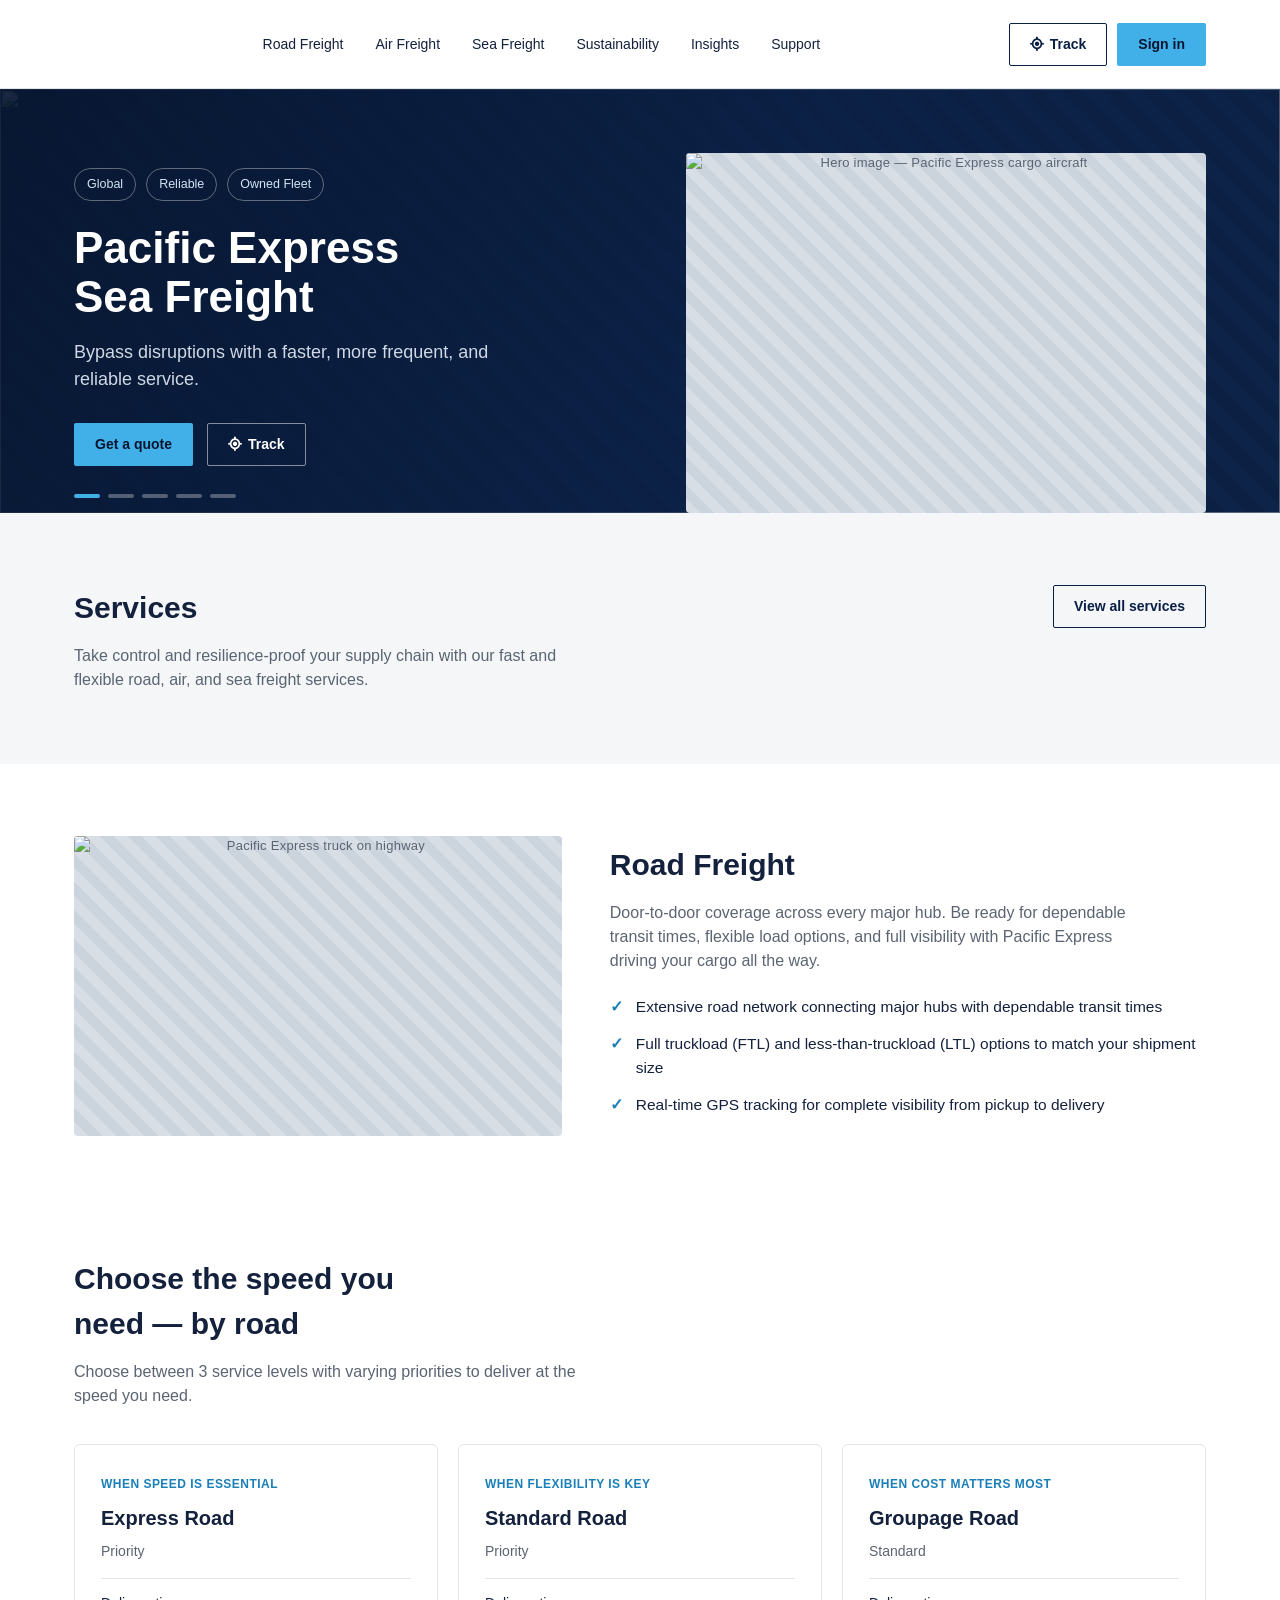
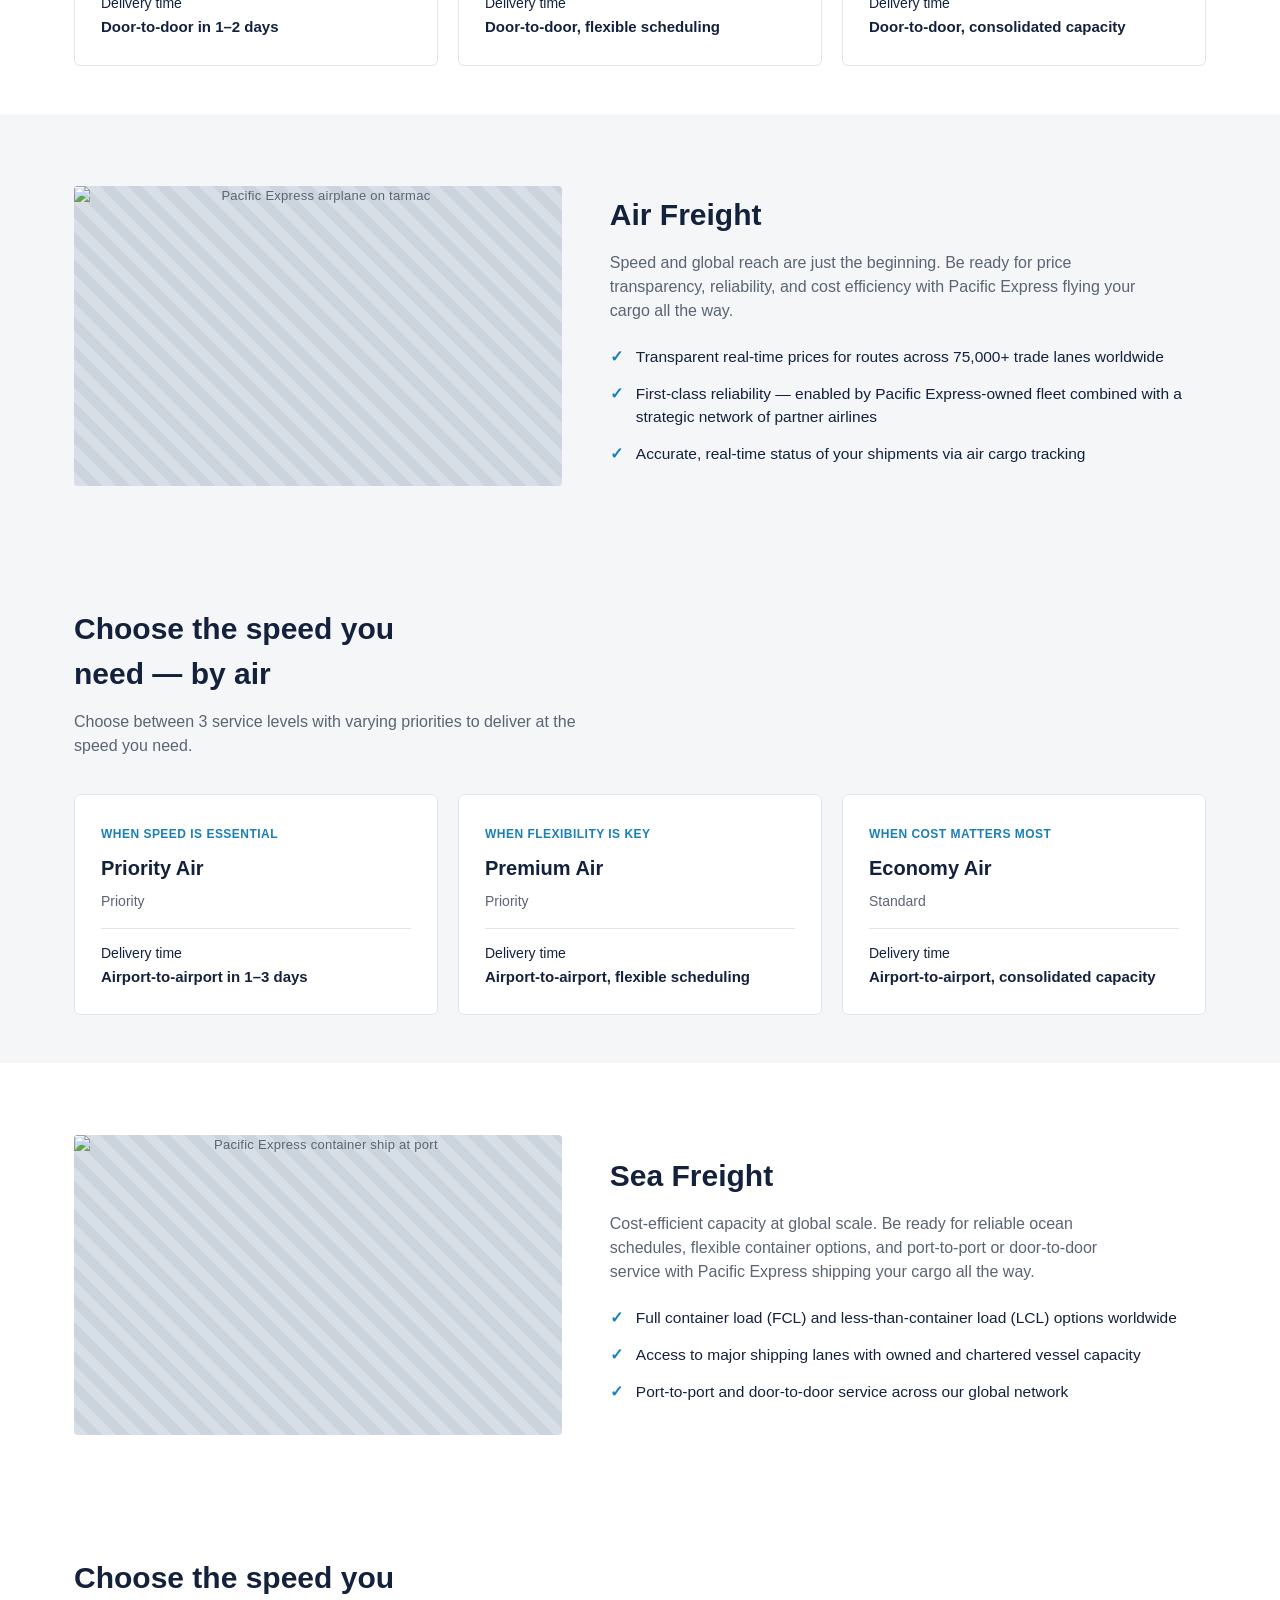
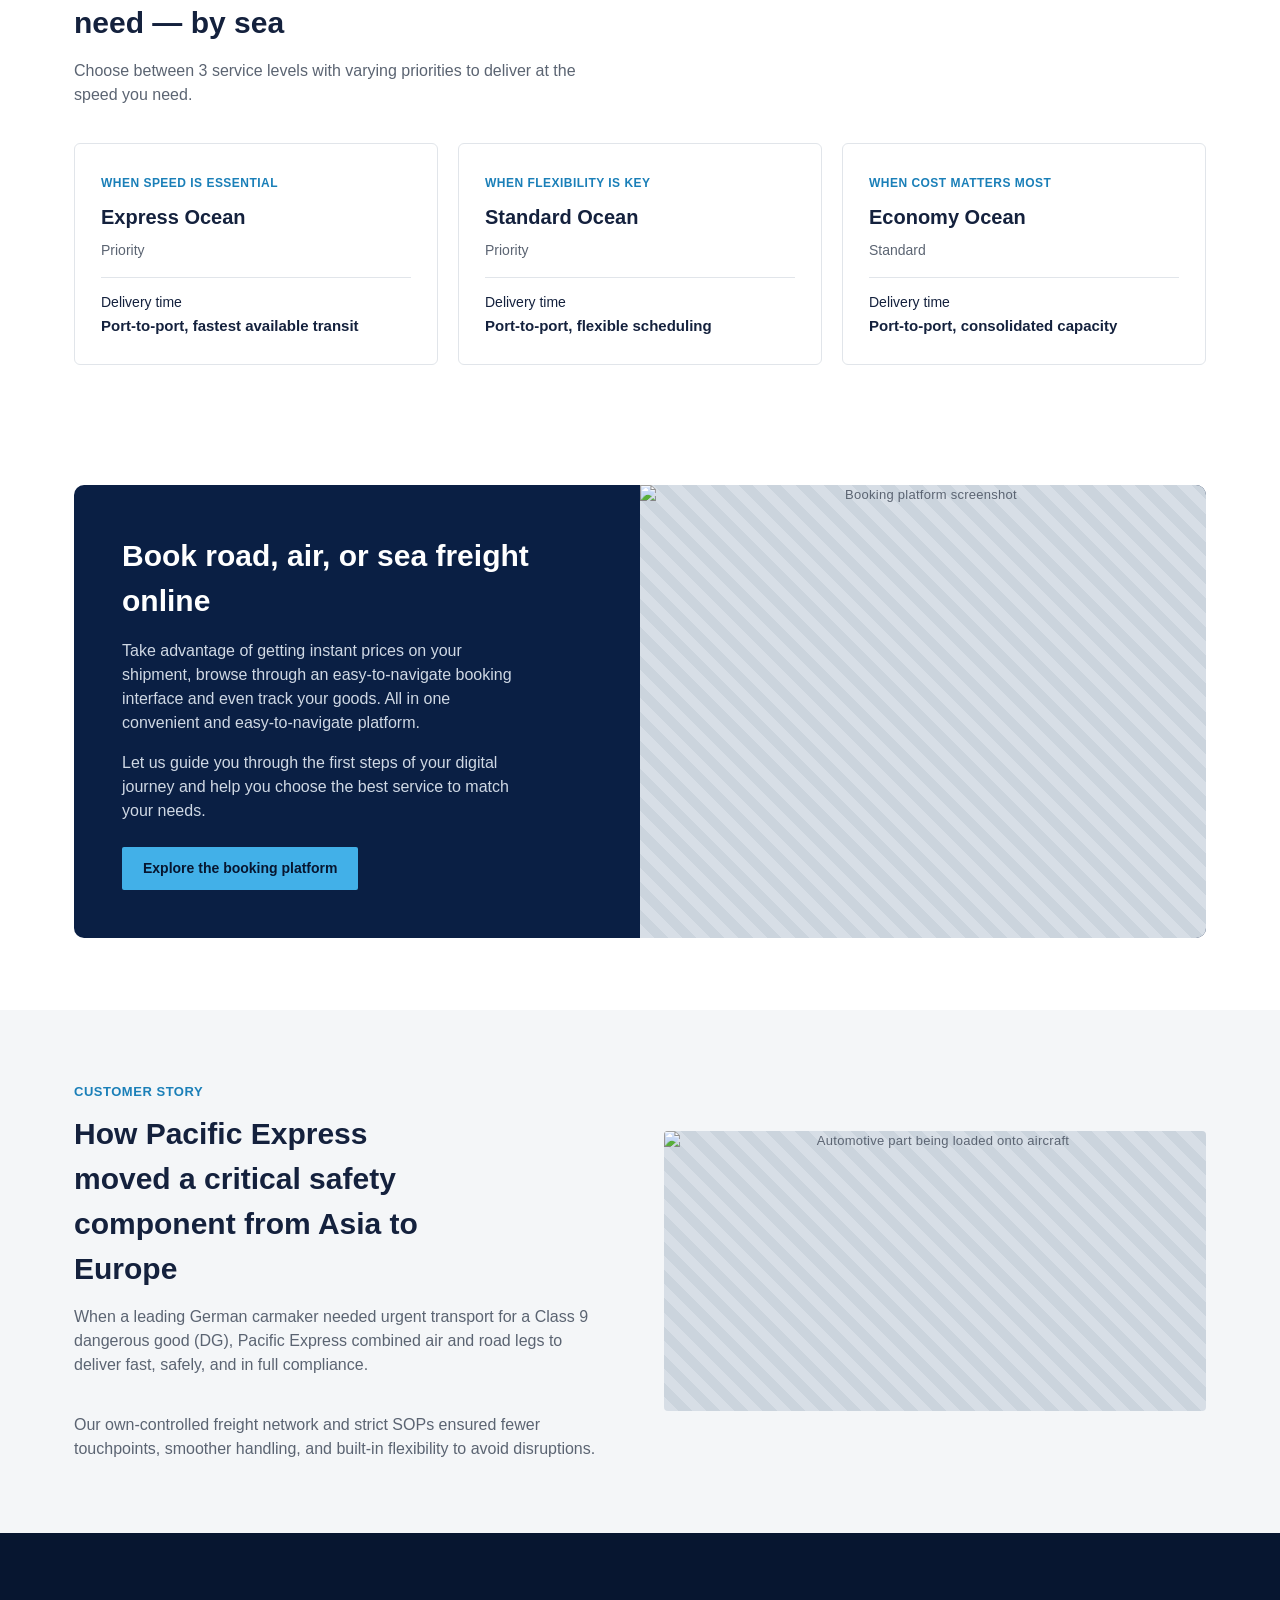
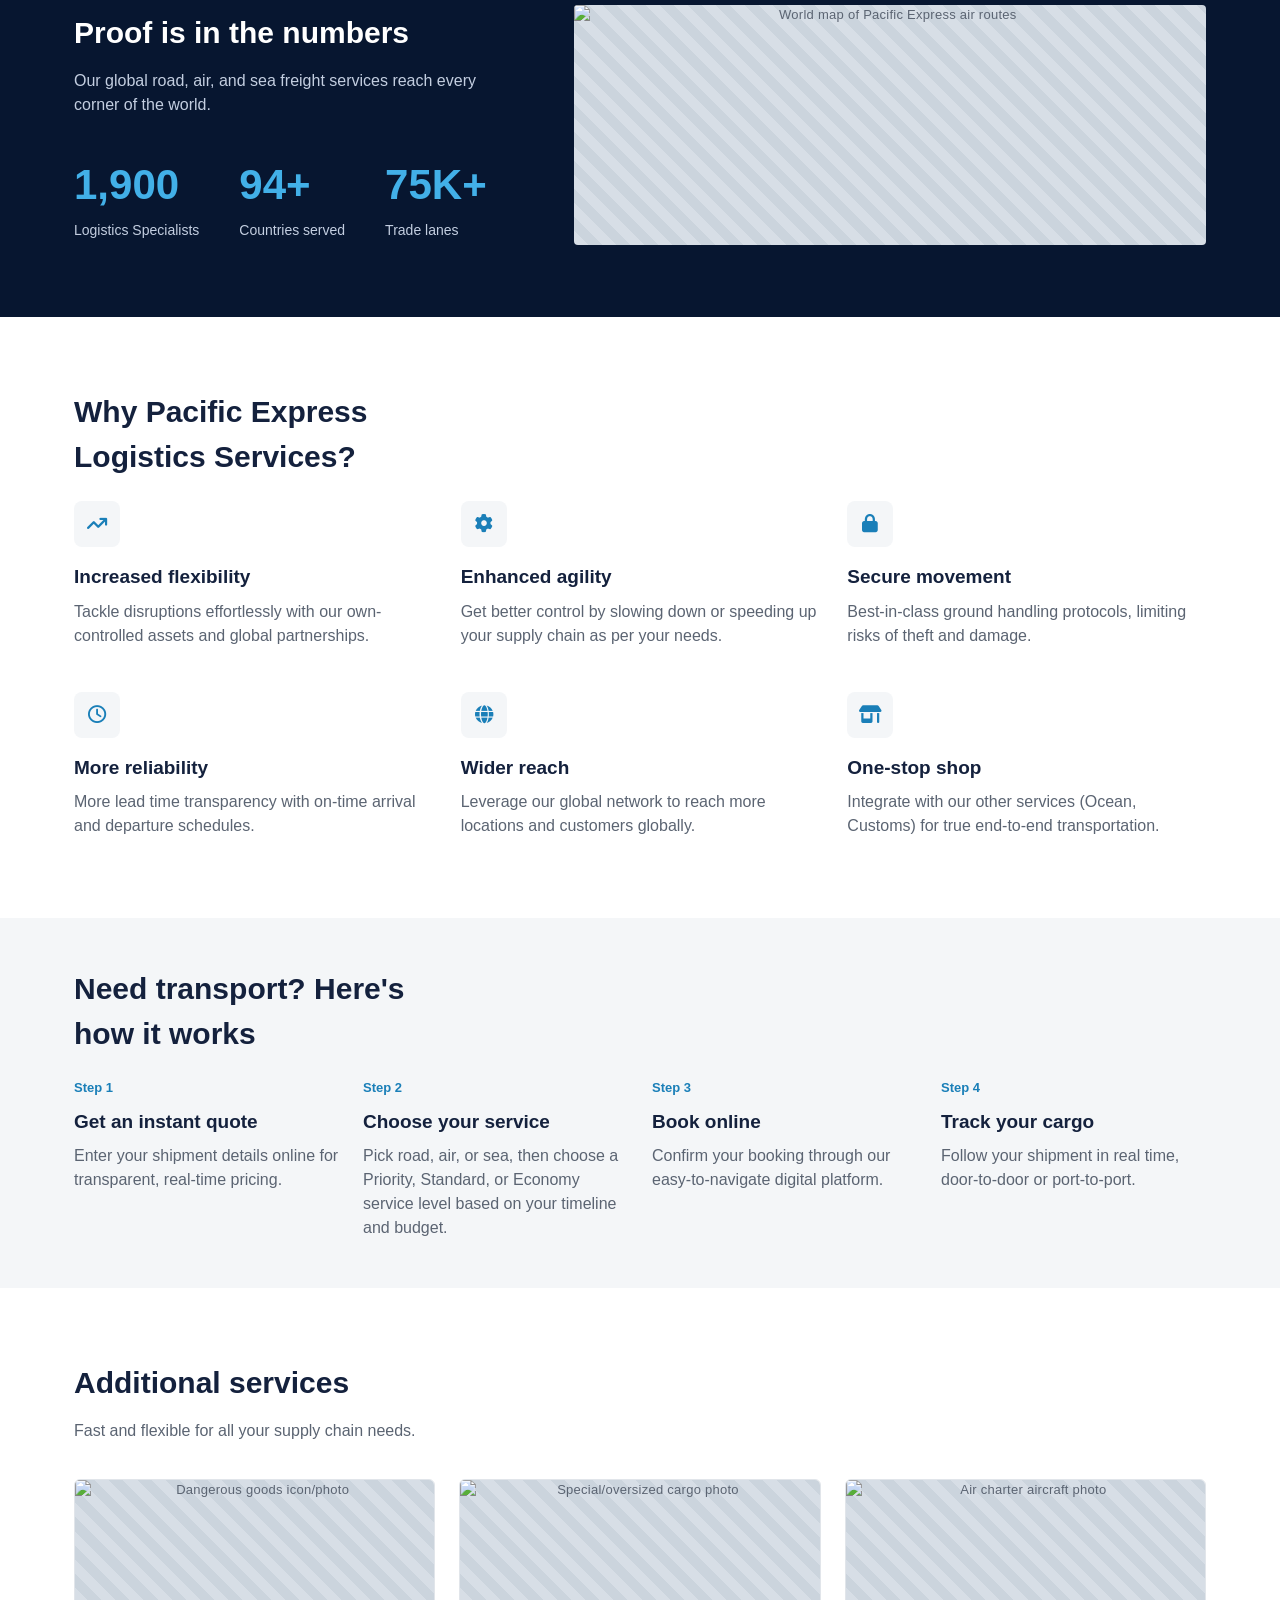
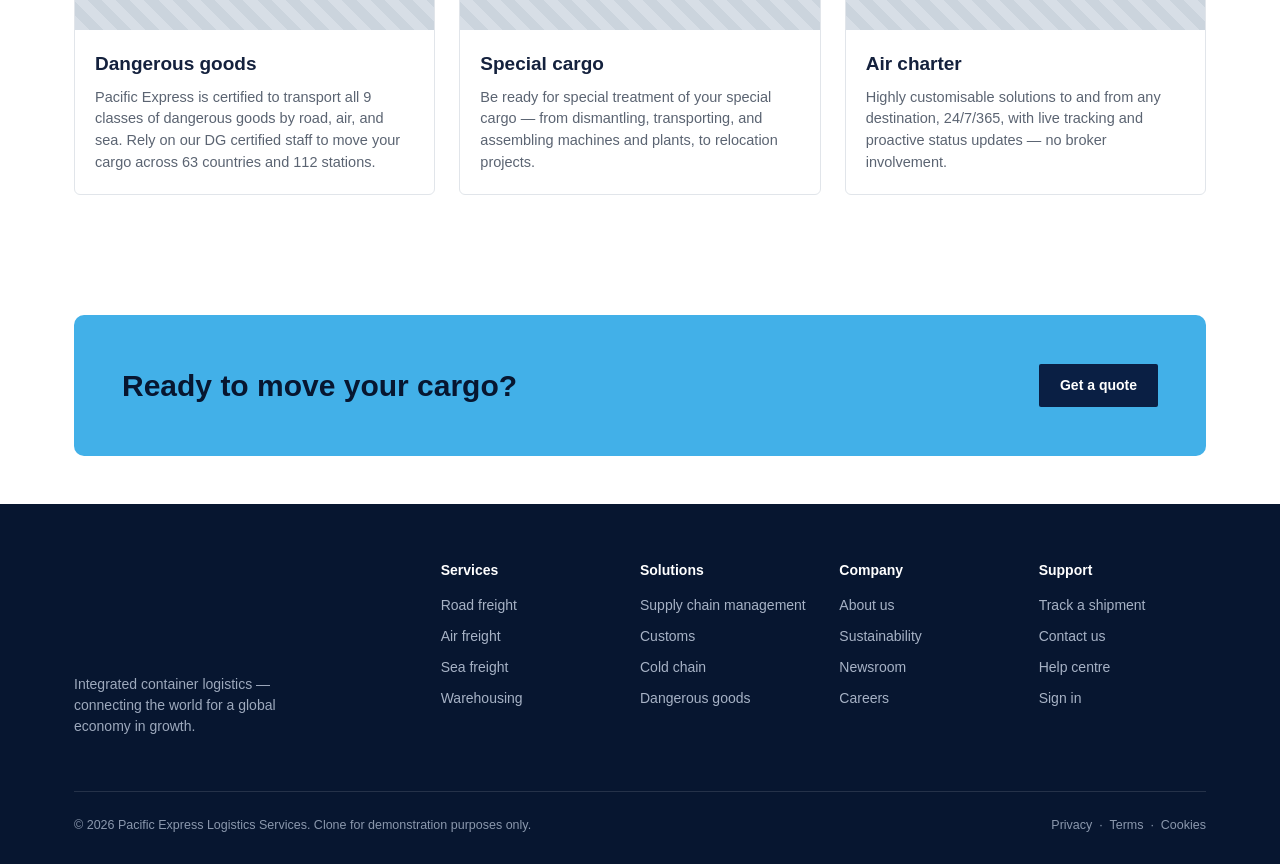
==== commit 5efa812c: "Add files via upload" ====
--- a/index.html
+++ b/index.html
@@ -2,3233 +2,932 @@
 <html lang="en">
 <head>
 <meta charset="UTF-8">
-<meta name="viewport" content="width=device-width, initial-scale=1.0">
-<title>FIFA World Cup 26™ – Official Hospitality</title>
-<link rel="preconnect" href="https://fonts.googleapis.com">
-<link rel="stylesheet" href="https://cdnjs.cloudflare.com/ajax/libs/font-awesome/6.7.2/css/all.min.css">
-<link rel="stylesheet" href="style.css">
-
+<meta name="viewport" content="width=device-width, initial-scale=1, viewport-fit=cover">
+<title>Road, Air &amp; Sea Freight | Pacific Express Logistics Services</title>
+<link rel="stylesheet" href="https://cdnjs.cloudflare.com/ajax/libs/font-awesome/6.5.2/css/all.min.css">
 <style>
-
-/* ============================================================
-   RESET & BASE
-============================================================ */
-*, *::before, *::after { margin:0; padding:0; box-sizing:border-box; }
-
-body {
-  font-family: 'Arial', sans-serif;
-  background: #fff;
-  color: #111;
-  overflow-x: hidden;
-}
-
-
-
-/* ============================================================
-   SECTION — HERO
-============================================================ */
-.hero {
-  position: relative;
-  background: #130b44;
-  border-bottom-left-radius: 300px;
-  overflow: hidden;
-}
-
-.hero-bg-img {
-  position: absolute;
-  top: 0;
-  right: 0;
-  bottom: 0;
-  height: 600px;
-  z-index: 0;
-  pointer-events: none;
-}
-
-.hero-bg-img img {
-  width: 100%;
-  height: 100%;
-  object-fit: cover;
-  object-position: center;
-  display: block;
-}
-
-.hero-images {
-  position: absolute;
-  inset: 0;
-  z-index: 0;
-  pointer-events: none;
-}
-
-.hero-img {
-  position: absolute;
-  border-radius: 16px;
-  overflow: hidden;
-}
-
-.hero-img.player {
-  left: 52px;
-  top: -22px;
-  width: 178px;
-  height: 248px;
-}
-
-.hero-img.stadium-top {
-  right: 36px;
-  top: -15px;
-  width: 250px;
-  height: 185px;
-}
-
-.hero-img.crowd {
-  left: 188px;
-  top: 290px;
-  width: 200px;
-  height: 148px;
-  opacity: .32;
-}
-
-.hero-img.stadium-bottom {
-  right: 162px;
-  top: 212px;
-  width: 158px;
-  height: 188px;
-  opacity: .3;
-}
-
-.hero-content {
-  position: relative;
-  z-index: 1;
-  text-align: center;
-  color: #fff;
-  padding: 150px 20px 0;
-  display: flex;
-  flex-direction: column;
-  align-items: center;
-}
-
-.hero-eyebrow {
-  font-size: 24px;
-  letter-spacing: 1px;
-  margin-bottom: 10px;
-  text-transform: uppercase;
-}
-
-.hero-h1 {
-  font-size: clamp(48px, 7vw, 78px);
-  font-weight: normal;
-  line-height: 1;
-  letter-spacing: -3px;
-}
-
-.hero-desc {
-  max-width: 680px;
-  margin: 20px auto 0;
-  font-size: 16px;
-  line-height: 1.65;
-  color: rgba(255,255,255,.85);
-}
-
-/* filter box */
-.filter-frost {
-  position: relative;
-  z-index: 5;
-  margin: 32px auto 0;
-  width: min(72%, 860px);
-  background: #100c3a49;
-  backdrop-filter: blur(10px);
-  -webkit-backdrop-filter: blur(10px);
-  border: 1px solid rgba(255,255,255,.2);
-  border-radius: 26px;
-  padding: 14px;
-}
-
-.filter-inner {
-  display: flex;
-  background: #0e0734;
-  border-radius: 18px;
-  padding: 22px;
-}
-
-.filter-col {
-  flex: 1;
-  display: flex;
-  align-items: center;
-  gap: 14px;
-  padding: 0 24px;
-}
-.filter-col:not(:last-child) {
-  border-right: 1px solid rgba(255,255,255,.1);
-}
-.filter-col > .fc-icon {
-  width: 20px;
-  height: 20px;
-  color: #8ed8ff;
-  flex-shrink: 0;
-}
-.fc-label {
-  font-size: 13px;
-  font-weight: 700;
-  color: #8ed8ff;
-  margin-bottom: 6px;
-  letter-spacing: .5px;
-}
-.fc-value {
-  display: flex;
-  align-items: center;
-  gap: 8px;
-  color: #fff;
-  font-size: 14px;
-}
-.fc-value i { font-size: 11px; color: rgba(255,255,255,.5); transition: transform .2s; }
-
-/* ---- Functional dropdown panels (Location / Team / Stage) ---- */
-.filter-col { position: relative; cursor: pointer; }
-
-.fc-value.open i { transform: rotate(180deg); }
-
-.fc-dropdown {
-  display: none;
-  position: absolute;
-  top: calc(100% + 14px);
-  left: 0;
-  right: 0;
-  max-height: 320px;
-  overflow-y: auto;
-  background: #fff;
-  border: 1px solid #e6e6e6;
-  border-radius: 12px;
-  box-shadow: 0 18px 40px rgba(0,0,0,.35);
-  z-index: 2000;
-  padding: 6px;
-}
-.fc-dropdown.open { display: block; }
-
-.fc-dropdown-item {
-  padding: 10px 12px;
-  font-size: 13px;
-  color: #222;
-  border-radius: 8px;
-  cursor: pointer;
-  white-space: nowrap;
-  overflow: hidden;
-  text-overflow: ellipsis;
-}
-.fc-dropdown-item:hover { background: #f5f5f7; color: #111; }
-.fc-dropdown-item.selected { background: #eef3ff; color: #1a46c8; font-weight: 600; }
-
-.fc-dropdown-group {
-  padding: 10px 12px 6px;
-  font-size: 11px;
-  font-weight: 700;
-  letter-spacing: 0.5px;
-  text-transform: uppercase;
-  color: #999;
-  margin-top: 4px;
-}
-.fc-dropdown-group:first-child { margin-top: 0; }
-
-.fc-dropdown-item-flag {
-  display: flex;
-  align-items: center;
-  gap: 10px;
-}
-.fc-dropdown-item-flag img {
-  width: 22px;
-  height: 16px;
-  object-fit: cover;
-  border-radius: 2px;
-  flex-shrink: 0;
-}
-
-.fc-dropdown::-webkit-scrollbar { width: 6px; }
-.fc-dropdown::-webkit-scrollbar-thumb { background: #ddd; border-radius: 4px; }
-
-/* ---- Header country dropdown ---- */
-.hd-country { position: relative; }
-.hd-country-dropdown {
-  display: none;
-  position: absolute;
-  top: calc(100% + 8px);
-  left: 0;
-  min-width: 200px;
-  max-height: 260px;
-  overflow-y: auto;
-  background: #fff;
-  border: 1px solid #e0e0e0;
-  border-radius: 10px;
-  box-shadow: 0 12px 32px rgba(0,0,0,.15);
-  z-index: 50;
-  padding: 6px;
-}
-.hd-country-dropdown.open { display: block; }
-.hd-country-item {
-  display: flex;
-  align-items: center;
-  gap: 8px;
-  padding: 8px 10px;
-  font-size: 14px;
-  color: #222;
-  border-radius: 7px;
-  cursor: pointer;
-}
-.hd-country-item img { width: 20px; height: 14px; border-radius: 2px; object-fit: cover; }
-.hd-country-item:hover { background: #f5f5f5; }
-.hd-country-item.selected { background: #eef3ff; font-weight: 600; }
-
-/* ---- Header language dropdown ---- */
-.hd-lang { position: relative; }
-.hd-lang-dropdown {
-  display: none;
-  position: absolute;
-  top: calc(100% + 8px);
-  right: 0;
-  min-width: 160px;
-  background: #fff;
-  border: 1px solid #e0e0e0;
-  border-radius: 10px;
-  box-shadow: 0 12px 32px rgba(0,0,0,.15);
-  z-index: 50;
-  padding: 6px;
-}
-.hd-lang-dropdown.open { display: block; }
-.hd-lang-item {
-  padding: 8px 10px;
-  font-size: 14px;
-  color: #222;
-  border-radius: 7px;
-  cursor: pointer;
-}
-.hd-lang-item:hover { background: #f5f5f5; }
-.hd-lang-item.selected { background: #eef3ff; font-weight: 600; }
-
-/* ---- Know Before You Go location dropdown ---- */
-.location-select { position: relative; cursor: pointer; }
-.kbyg-dropdown {
-  display: none;
-  position: absolute;
-  top: calc(100% + 8px);
-  left: 0;
-  right: 0;
-  max-height: 240px;
-  overflow-y: auto;
-  background: #fff;
-  border: 1px solid #e0e0e0;
-  border-radius: 10px;
-  box-shadow: 0 12px 32px rgba(0,0,0,.18);
-  z-index: 100;
-  padding: 6px;
-}
-.kbyg-dropdown.open { display: block; }
-.kbyg-dropdown-item {
-  padding: 9px 12px;
-  font-size: 14px;
-  color: #222;
-  border-radius: 7px;
-  cursor: pointer;
-}
-.kbyg-dropdown-item:hover { background: #f5f5f5; }
-.kbyg-dropdown-item.selected { background: #eef3ff; font-weight: 600; }
-
-/* ============================================================
-   CHOOSE COUNTRY MODAL
-============================================================ */
-.country-modal-backdrop {
-  display: none;
-  position: fixed;
-  inset: 0;
-  z-index: 5000;
-  background: rgba(8, 6, 30, .55);
-  align-items: center;
-  justify-content: center;
-  padding: 24px;
-}
-.country-modal-backdrop.open {
-  display: flex;
-}
-
-.country-modal {
-  position: relative;
-  width: 100%;
-  max-width: 800px;
-  background: #fff;
-  border-radius: 18px;
-  padding: 48px;
-  box-shadow: 0 30px 70px rgba(0,0,0,.35);
-}
-
-.country-modal-close {
-  position: absolute;
-  top: 20px;
-  right: 20px;
-  width: 34px;
-  height: 34px;
-  border: none;
-  background: transparent;
-  color: #555;
-  font-size: 18px;
-  cursor: pointer;
-  display: flex;
-  align-items: center;
-  justify-content: center;
-  border-radius: 50%;
-}
-.country-modal-close:hover { background: #f2f2f2; color: #111; }
-
-.country-modal-grid {
-  display: grid;
-  grid-template-columns: 1fr 1fr;
-  gap: 40px;
-  align-items: start;
-}
-
-.country-modal-title {
-  font-size: 28px;
-  font-weight: normal;
-  letter-spacing: -0.5px;
-  text-transform: uppercase;
-  color: #0a0a0a;
-  margin-bottom: 18px;
-}
-
-.country-modal-desc {
-  font-size: 14px;
-  line-height: 1.6;
-  color: #555;
-  margin-bottom: 18px;
-}
-
-.country-modal-note {
-  font-size: 13px;
-  line-height: 1.6;
-  color: #888;
-}
-
-.country-modal-options {
-  display: flex;
-  flex-direction: column;
-  gap: 14px;
-  justify-content: center;
-  height: 100%;
-}
-
-.country-modal-option {
-  display: flex;
-  align-items: center;
-  justify-content: space-between;
-  border: 1px solid #e2e2e2;
-  border-radius: 10px;
-  padding: 16px 20px;
-  cursor: pointer;
-  transition: border-color .15s, box-shadow .15s;
-}
-.country-modal-option:hover {
-  border-color: #b8c4f0;
-}
-.country-modal-option.selected {
-  border-color: #5b8def;
-  box-shadow: 0 0 0 1px #5b8def;
-}
-
-.country-modal-option-left {
-  display: flex;
-  align-items: center;
-  gap: 14px;
-}
-.country-modal-option-left img {
-  width: 28px;
-  height: 20px;
-  object-fit: cover;
-  border-radius: 3px;
-}
-.country-modal-option-left span {
-  font-size: 17px;
-  font-weight: 600;
-  color: #111;
-}
-.country-modal-option i {
-  font-size: 13px;
-  color: #999;
-}
-
-/* ---- MODAL: RESPONSIVE ≤768px ---- */
-@media (max-width: 768px) {
-
-  .country-modal {
-    padding: 28px 22px;
-    border-radius: 16px;
-  }
-
-  .country-modal-grid {
-    gap: 24px;
-  }
-
-  .country-modal-title {
-    font-size: 22px;
-    margin-bottom: 12px;
-  }
-
-  .country-modal-option {
-    padding: 14px 16px;
-  }
-
-  .country-modal-option-left span {
-    font-size: 15px;
-  }
-}
-
-.mob-filter-tabs,
-.mob-filter-input { display: none; }
-
-.mob-country-pill,
-.mob-header-right { display: none !important; }
-
-/* CTA */
-.hero-cta-wrap {
-  position: relative;
-  z-index: 1;
-  display: flex;
-  justify-content: center;
-  margin-top: 30px;
-  margin-bottom: 30px;
-}
-
-.hero-cta {
-  background: transparent;
-  border: 1.5px solid rgba(255,255,255,.8);
-  color: #fff;
-  border-radius: 20px 100px 100px 100px;
-  padding: 20px 25px;
-  font-size: 17px;
-  font-weight: 500;
-  letter-spacing: .3px;
-  transition: background .2s, color .2s;
-}
-.hero-cta:hover { background: #fff; color: #100c3a; }
-
-/* hero footer note */
-.hero-note {
-  position: relative;
-  z-index: 1;
-  text-align: center;
-  color: #ffffff67;
-  padding: 28px 24px 36px;
-  font-size: 14px;
-  font-weight: 700;
-  line-height: 1.6;
-}
-.hero-note p {
-  font-size: 15px;
-  font-weight: 400;
-  color: #f5f5f59a;
-  margin-top: 6px;
-  line-height: 40px;
-  max-width: 75%;
-  margin-left: auto;
-  margin-right: auto;
-}
-.hero-note strong{
-  color: white;
-  font-size: 16px;
-}
-
-/* mobile peek images, hidden by default (shown on mobile below) */
-.hero-img-mob-left,
-.hero-img-mob-right {
-  display: none;
-}
-
-/* ---- HERO: RESPONSIVE ≤768px ---- */
-@media (max-width: 768px) {
-
-  .hero {
-    border-bottom-left-radius: 150px;
-  }
-
-  .hero-bg-img {
-    height: 500px;
-
-  }
-
-  .hero-bg-img img{
-      object-position: right;
-  }
-
-  .hero-images { display: none; }
-
-  .hero-img-mob-left,
-  .hero-img-mob-right {
-    display: block;
-    position: absolute;
-    z-index: 0;
-    border-radius: 14px;
-    overflow: hidden;
-  }
-  .hero-img-mob-left {
-    top: 10px;
-    left: 50px;
-    width: 140px;
-    height: 160px;
-    border-top-left-radius: 0;
-    opacity: .5;
-  }
-  .hero-img-mob-right {
-    top: 0;
-    right: -10px;
-    width: 145px;
-    height: 120px;
-    border-top-right-radius: 0;
-  }
-  .hero-img-mob-left img,
-  .hero-img-mob-right img {
-    width: 100%;
-    height: 100%;
-    object-fit: cover;
-  }
-
-  .hero-content {
-    padding: 170px 20px 0;
-  }
-
-  .hero-eyebrow {
-    font-size: 13px;
-    letter-spacing: 2px;
-    font-weight: 800;
-  }
-
-  .hero-h1 {
-    font-size: clamp(34px, 9vw, 52px);
-    letter-spacing: -1.5px;
-    line-height: 1;
-    display: flex;
-  }
-
-  .hero-desc {
-    font-size: 15px;
-    margin-top: 14px;
-  }
-
-  .filter-frost {
-    width: calc(100% - 24px);
-    margin: 20px auto 0;
-    border-radius: 30px;
-    background: #9b9b9b10;
-    padding: 18px;
-  }
-
-  .filter-inner {
-    flex-direction: column;
-    border-radius: 16px;
-    background: #100c3a;
-    padding: 12px;
-    display: block;
-  }
-
-  .mob-filter-tabs {
-    display: flex;
-    background: #6e6e6e28;
-    backdrop-filter: blur(10px);
-    -webkit-backdrop-filter: blur(10px);
-    padding: 8px;
-    border-radius: 500px;
-    border: 2px solid #ffffff2a;
-  }
-
-  .mob-filter-tab {
-    flex: 1;
-    display: flex;
-    flex-direction: column;
-    align-items: center;
-    justify-content: center;
-    gap: 5px;
-    padding: 5px 8px;
-    cursor: pointer;
-    border-radius: 500px;
-    color: rgba(255,255,255,.7);
-    font-weight: 600;
-    transition: background .15s;
-    font-size: 18px;
-  }
-
-  .mob-filter-tab .fc-icon{
-    width: 20px;
-    height: 20px;
-    color: #ffffff7a;
-  }
-
-  .mob-filter-tab p{
-    font-size: 12px;
-  }
-
-  .mob-filter-tab.active {
-    background: white;
-    color: #100c3a;
-  }
-
-  .mob-filter-tab.active .fc-icon{
-    color: #100c3a;
-  }
-
-  .mob-filter-input {
-    display: flex;
-    align-items: center;
-    justify-content: space-between;
-    border: 1px solid #ffffff1e;
-    border-radius: 10px;
-    margin: 10px 4px 4px;
-    padding: 16px 16px;
-    color: rgba(255,255,255,.6);
-    font-size: 18px;
-  }
-  .mob-filter-input i { color: rgba(255,255,255,.4); font-size: 12px; transition: transform .2s; }
-  .mob-filter-input.open i { transform: rotate(180deg); }
-
-  .mob-filter-input { position: relative; cursor: pointer; }
-
-  .fc-dropdown {
-    position: absolute;
-    top: calc(100% + 8px);
-    left: 0;
-    right: 0;
-    background: #fff;
-  }
-
-  .hd-country-dropdown,
-  .kbyg-dropdown { left: 0; right: 0; }
-
-  .filter-col { display: none; }
-  .mob-filter-tabs { display: flex; }
-  .mob-filter-input { display: flex; }
-  .mob-header-right { display: flex !important; }
-
-  .hero-cta-wrap { margin-top: 20px; margin-bottom: 0px; padding: 0; }
-  .hero-cta { margin: 0 12px; font-size: 16px; padding: 16px; }
-
-  .hero-note { font-size: 12px; }
-  .hero-note p { line-height: normal; max-width: none; width: 96%; font-size: 13px; }
-}
-
-
-/* ============================================================
-   SECTION 2 — APP / KNOW BEFORE YOU GO PROMO
-============================================================ */
-.section-2{
-    padding:40px 28px;
-    background:#fff;
-}
-
-.promo-grid{
-    max-width:1220px;
-    margin:auto;
-    display:grid;
-    grid-template-columns:1fr 1fr;
-    gap:28px;
-}
-
-.promo-card{
-    position:relative;
-    border-radius:18px;
-    height:152px;
-}
-
-.promo-card-bg-clip{
-    position:absolute;
-    inset:0;
-    overflow:hidden;
-    border-radius:18px;
-    z-index:0;
-}
-
-.card-bg{
-    position:absolute;
-    pointer-events:none;
-    background-repeat:no-repeat;
-    background-size:contain;
-}
-
-/* app card */
-.app-card{
-    background:#24146e;
-    overflow:hidden;
-}
-
-.app-bg-center{
-    right:120px; top:-30px;
-    width:320px; height:180px;
-    background-image:url('demo/purple-circle-shape.webp');
-    background-position:center;
-}
-/* decorative background image on the right half, behind the phone */
-.app-bg-right{
-    position:absolute;
-    inset:0;
-    background-image:url('images/download-our-app-card-background-material.png');
-    background-position:right center;
-    background-size:auto 100%;
-    background-repeat:no-repeat;
-    pointer-events:none;
-    z-index:1;
-}
-.phone-image{
-    position:absolute;
-    right:22px; bottom:-15px;
-    height:165px; width:auto;
-    z-index:3;
-}
-.app-content{
-    position:relative;
-    z-index:4;
-    padding:28px 32px;
-}
-.app-content h2{
-    color:#fff;
-    font-size:24px;
-    font-weight:normal;
-    line-height:1;
-    margin-bottom:16px;
-}
-.store-buttons{
-    display:flex;
-    gap:10px;
-}
-.store-btn{
-    display:flex;
-    align-items:center;
-    gap:10px;
-    text-decoration:none;
-    color:#fff;
-    border:1px solid rgba(255,255,255,.8);
-    border-radius:8px;
-    padding:10px 14px;
-    background:transparent;
-}
-.store-btn i{ font-size:24px; }
-.store-btn small{ display:block; font-size:10px; opacity:.8; }
-.store-btn span{ display:block; font-size:15px; font-weight:600; }
-
-/* know before you go card */
-.know-card{
-    background:#751412;
-    overflow:visible;
-    border-radius:18px;
-}
-/* clips decorative backgrounds inside the card without clipping the dropdown */
-.know-deco-clip{
-    position:absolute;
-    inset:0;
-    border-radius:18px;
-    overflow:hidden;
-    pointer-events:none;
-    z-index:0;
-}
-.know-bg-left{
-    left:0; top:0;
-    width:100%; height:100%;
-    background-image:url('demo/red-left-shape.webp');
-    background-position:left center;
-    background-size:cover;
-}
-.know-bg-circle{
-    left:-40px; top:-50px;
-    width:250px; height:250px;
-    background-image:url('demo/red-circle.webp');
-    background-position:center;
-}
-/* decorative background image on the left side */
-.know-bg-img{
-    position:absolute;
-    inset:0;
-    background-image:url('images/know-before-you-go-card-background-material.png');
-    background-position:left center;
-    background-size:auto 100%;
-    background-repeat:no-repeat;
-    pointer-events:none;
-    z-index:1;
-}
-.know-content{
-    position:relative;
-    z-index:5;
-    height:100%;
-    display:flex;
-    justify-content:space-between;
-    align-items:center;
-    padding:0 32px;
-}
-.know-content h2{
-    color:#fff;
-    font-size:24px;
-    font-weight:normal;
-    line-height:1.1;
-}
-.location-select{
-    width:260px; height:60px;
-    background:#fff;
-    border-radius:10px;
-    display:flex;
-    align-items:center;
-    justify-content:space-between;
-    padding:0 18px;
-    color:#333;
-    font-size:16px;
-}
-.location-select i{ color:#777; }
-
-/* ---- SECTION 2: RESPONSIVE ≤768px ---- */
-@media(max-width:768px){
-
-.app-bg-right{
-    position:absolute;
-    inset:0;
-    right: -40%;
-    background-image:url('images/download-our-app-card-background-material.png');
-    background-position:right center;
-    background-size:auto 100%;
-
-}
-
-    .promo-grid{
-        grid-template-columns:1fr;
-    }
-
-    .promo-card{
-        height:auto;
-        min-height:170px;
-    }
-
-    .know-content{
-        padding:24px;
-        flex-direction:column;
-        align-items:flex-start;
-        gap:18px;
-    }
-
-    .location-select{
-        width:100%;
-    }
-
-    .phone-image{
-        height:180px;
-        right:10px;
-        bottom:-12px;
-    }
-
-    .store-buttons{
-        flex-direction: column;
-        width: fit-content;
-    }
-}
-
-
-/* ============================================================
-   SECTION 3 — SINGLE MATCHES + CAROUSEL
-============================================================ */
-.section-3{
-  width: 100%;
-  background:#fff;
-  padding: 0px;
-}
-
-.single-matches-card{
-    position:relative;
-    width: 100%;
-    height:350px;
-    margin:auto;
-    overflow:hidden;
-    border-radius:42px 42px 0 0;
-    background:#020813;
-}
-
-.single-bg{
-    position:absolute;
-    inset:0;
-    background-image:url('demo/single-matches-bg.webp');
-    background-size:cover;
-    background-position:center;
-    opacity:.35;
-}
-
-.single-bg::after{
-    content:"";
-    position:absolute;
-    inset:0;
-    background:
-        linear-gradient(
-            90deg,
-            rgba(0,0,0,.55) 0%,
-            rgba(0,0,0,.25) 100%
-        );
-}
-
-.single-content{
-    position:relative;
-    z-index:2;
-    height:100%;
-    display:flex;
-    justify-content:space-between;
-    align-items:center;
-    padding:0 70px;
-}
-
-.single-left h2{
-    color:#fff;
-    font-size:72px;
-    line-height:.92;
-    font-weight:normal;
-    letter-spacing:-2px;
-    text-transform:uppercase;
-}
-
-.single-right{
-    width:460px;
-}
-
-.single-right p{
-    color:rgba(255,255,255,.8);
-    font-size:18px;
+  :root{
+    --navy:#0a1f44;
+    --navy-deep:#071630;
+    --sky:#42b0e8;
+    --sky-deep:#1a7fb8;
+    --ink:#14213d;
+    --paper:#ffffff;
+    --mist:#f4f6f8;
+    --line:#e1e5ea;
+    --grey:#5b6472;
+    box-sizing:border-box;
+    padding-top:env(safe-area-inset-top,0px);
+    padding-bottom:env(safe-area-inset-bottom,0px);
+  }
+  *{box-sizing:border-box;}
+  html{scroll-padding-top:env(safe-area-inset-top,0px); scroll-behavior:smooth;}
+  body{
+    margin:0;
+    font-family:"Helvetica Neue", Arial, sans-serif;
+    color:var(--ink);
+    background:var(--paper);
     line-height:1.5;
-    margin-bottom:24px;
-}
-
-.single-actions{
-    display:flex;
-    align-items:center;
-    gap:18px;
-}
-
-.explore-btn{
-    height:60px;
-    padding:0 28px;
+  }
+  img,.ph{max-width:100%;}
+  a{color:inherit;}
+  .wrap{max-width:1180px; margin:0 auto; padding:0 24px;}
+
+  /* placeholder image block */
+  .ph{
     display:flex;
     align-items:center;
     justify-content:center;
-    border-radius:22px 999px 999px 999px;
-    background:#55d6ea;
-    color:#05141d;
-    font-weight:600;
-    text-decoration:none;
-}
-
-.schedule-link{
-    display:flex;
-    align-items:center;
-    gap:10px;
-    color:#fff;
-    text-decoration:none;
-    font-size:16px;
-    font-weight:600;
-}
-.schedule-link i{ color:#d70f3f; }
-
-/* matches carousel */
-.matches-carousel-section{
-    background:#030813;
-    padding-bottom:50px;
-}
-
-.match-tabs{
-    display:flex;
-    justify-content:flex-end;
-    gap:24px;
-    padding: 0 50px;
-    margin-bottom:20px;
-}
-
-.match-tabs button{
-    background:none;
-    border:none;
-    color:#c6c6c6;
-    font-size:16px;
-    cursor:pointer;
-    position:relative;
-}
-.match-tabs button.active{ color:#fff; }
-.match-tabs button.active::after{
-    content:"";
-    position:absolute;
-    left:0; bottom:-8px;
-    width:100%; height:4px;
-    background:#ff1148;
-    border-radius:10px;
-}
-
-.matches-row-wrap{
-    padding: 0;
-}
-
-.matches-row{
-    display:flex;
-    gap:20px;
-    overflow-x:auto;
-    scroll-behavior:smooth;
-    padding: 0px 70px;
-    padding-bottom:10px;
-}
-.matches-row::-webkit-scrollbar{ display:none; }
-
-/* carousel nav buttons */
-.carousel-nav{
-    display:flex;
-    justify-content:flex-end;
-    gap:12px;
-    padding:20px 50px 0;
-}
-.carousel-btn{
-    width:44px; height:44px;
-    border-radius:50%;
-    background:transparent;
-    border: none;
-    color:#fff;
-    font-size:15px;
-    display:flex;
-    align-items:center;
-    justify-content:center;
-    cursor:pointer;
-    transition:background .2s, border-color .2s, opacity .2s;
-}
-
-/*
-.carousel-btn:hover{
-    background:rgba(255,255,255,.1);
-    border-color:rgba(255,255,255,.6);
-}*/
-
-.carousel-btn:disabled{ opacity:.3; cursor:default; }
-.carousel-btn:disabled:hover{
-    background:transparent;
-    border-color:rgba(255,255,255,.3);
-}
-
-/* match card */
-.match-card{
-    width:350px;
-    background:#fff;
-    border-radius:18px;
+    background:repeating-linear-gradient(45deg, #d7dee6, #d7dee6 10px, #cbd4dd 10px, #cbd4dd 20px);
+    color:#5b6472;
+    font-size:13px;
+    letter-spacing:.02em;
+    text-align:center;
+    border-radius:4px;
+    width:100%;
     overflow:hidden;
     flex-shrink:0;
-    display:flex;
-    flex-direction:column;
-}
-
-.match-banner{
+  }
+  .ph span{background:rgba(255,255,255,.75); padding:4px 10px; border-radius:3px;}
+  .ph img{width:100%; height:100%; object-fit:cover; display:block;}
+
+  /* header */
+  header{
+    position:sticky; top:0; z-index:50;
+    background:#fff;
+    color:var(--ink);
+    padding-top:env(safe-area-inset-top,0px);
+    border-bottom:1px solid var(--line);
+  }
+  .nav{
+    display:flex; align-items:center; justify-content:space-between;
+    padding:14px 24px;
+    max-width:1180px; margin:0 auto;
+  }
+  .logo{display:flex; align-items:center; gap:10px; font-weight:700; font-size:18px; white-space:nowrap;}
+  .logo .mark{
+    width:36px;height:36px;flex-shrink:0;
+    background:repeating-linear-gradient(45deg, #c7cfd9, #c7cfd9 6px, #b8c1cd 6px, #b8c1cd 12px);
+    border-radius:6px;display:flex;align-items:center;justify-content:center;
+    color:#5b6472; font-size:13px;
+  }
+  footer .logo .mark{
+    background:repeating-linear-gradient(45deg, #2a3a5c, #2a3a5c 6px, #223252 6px, #223252 12px);
+    color:#9fb0c9;
+  }
+  .navlinks{display:flex; gap:4px; font-size:14px; list-style:none; margin:0; padding:0;}
+  .navlinks li{
+    cursor:pointer; padding:9px 14px; border-radius:6px; color:var(--ink);
+    transition:background-color .18s ease, color .18s ease;
+  }
+  .navlinks li:hover,
+  .navlinks li:focus-visible{
+    background:var(--mist); color:var(--sky-deep);
+  }
+  .navlinks li:active{
+    background:#e4ebf2; color:var(--sky-deep);
+  }
+  .navlinks li:focus-visible{outline:2px solid var(--sky-deep); outline-offset:-2px;}
+  .navcta{display:flex; gap:10px; align-items:center;}
+  .hamburger{
+    display:none; background:none; border:none; color:var(--ink); font-size:20px;
+    cursor:pointer; padding:8px; line-height:1; border-radius:6px;
+    transition:background-color .18s ease, color .18s ease, transform .12s ease;
+  }
+  .hamburger:hover,
+  .hamburger:focus-visible{background:var(--mist); color:var(--sky-deep);}
+  .hamburger:active{transform:scale(.92); background:#e4ebf2;}
+  .hamburger:focus-visible{outline:2px solid var(--sky-deep); outline-offset:1px;}
+  @media (max-width:900px){
+    .navlinks{display:none;}
+    .navcta .btn-outline-dark{display:none;}
+    .hamburger{display:inline-block;}
+  }
+
+  /* mobile drawer */
+  .drawer-overlay{
+    position:fixed; inset:0; background:rgba(7,22,48,.55);
+    opacity:0; pointer-events:none; transition:opacity .25s ease;
+    z-index:90;
+  }
+  .drawer-overlay.open{opacity:1; pointer-events:auto;}
+  .drawer{
+    position:fixed; top:0; right:0; height:100%; width:78%; max-width:320px;
+    background:var(--navy); color:#fff; z-index:100;
+    transform:translateX(100%); transition:transform .28s ease;
+    padding:env(safe-area-inset-top,0px) 0 env(safe-area-inset-bottom,0px) 0;
+    display:flex; flex-direction:column;
+  }
+  .drawer.open{transform:translateX(0);}
+  .drawer-head{
+    display:flex; align-items:center; justify-content:space-between;
+    padding:14px 20px; border-bottom:1px solid rgba(255,255,255,.12);background-color: white;
+  }
+  .drawer-close{
+    background:rgba(0, 0, 0, 0.055); border:none; color:#000; font-size:20px; cursor:pointer; padding:8px;
+    border-radius:6px; transition:background-color .18s ease, transform .12s ease;
+  }
+  .drawer-close:hover,
+  .drawer-close:focus-visible{background:rgba(255,255,255,.12);}
+  .drawer-close:active{transform:scale(.92); background:rgba(255,255,255,.2);}
+  .drawer-close:focus-visible{outline:2px solid var(--sky); outline-offset:1px;}
+  .drawer ul{list-style:none; margin:0; padding:10px 8px; flex:1; overflow-y:auto;}
+  .drawer ul li{
+    padding:14px 12px; font-size:15px; border-bottom:1px solid rgba(255,255,255,.08);
+    cursor:pointer; border-radius:6px; transition:background-color .18s ease, color .18s ease, padding-left .18s ease;
+  }
+  .drawer ul li:hover,
+  .drawer ul li:focus-visible{
+    background:rgba(255,255,255,.08); color:var(--sky); padding-left:18px;
+  }
+  .drawer ul li:active{background:rgba(255,255,255,.15);}
+  .drawer ul li:focus-visible{outline:2px solid var(--sky); outline-offset:-2px;}
+  .drawer-actions{padding:18px 20px; display:flex; flex-direction:column; gap:12px; border-top:1px solid rgba(255,255,255,.12);}
+  .drawer-actions .btn{text-align:center;}
+  .btn{
+    display:inline-block; padding:10px 20px; font-size:14px; border-radius:2px;
+    text-decoration:none; font-weight:600; cursor:pointer; border:1.5px solid transparent;
+    transition:transform .15s ease, box-shadow .15s ease, background-color .15s ease, border-color .15s ease, color .15s ease;
+  }
+  .btn:hover{transform:translateY(-2px); box-shadow:0 6px 16px rgba(10,31,68,.18);}
+  .btn:active{transform:translateY(0); box-shadow:none;}
+  .btn:focus-visible{outline:2px solid var(--sky-deep); outline-offset:2px;}
+  .btn-sky{background:var(--sky); color:var(--navy-deep);}
+  .btn-sky:hover{background:#5cc0f0;}
+  .btn-sky:active{background:var(--sky-deep); color:#fff;}
+  .btn-outline{border-color:rgba(255,255,255,.5); color:#fff;}
+  .btn-outline:hover{background:rgba(255,255,255,.12); border-color:#fff;}
+  .btn-outline:active{background:rgba(255,255,255,.2);}
+  .btn-outline-dark{border-color:var(--navy); color:var(--navy);}
+  .btn-outline-dark:hover{background:var(--navy); color:#fff;}
+  .btn-outline-dark:active{background:var(--navy-deep);}
+  .btn-navy{background:var(--navy); color:#fff;}
+  .btn-navy:hover{background:var(--navy-deep);}
+  .btn-navy:active{background:#050f22;}
+
+  /* hero */
+  .hero{
     position:relative;
-    height:250px;
-    flex-shrink:0;
-    border-radius:0 0 14px 14px;
+    background:var(--navy-deep);
+    color:#fff;
+    padding:64px 0 0 0;
     overflow:hidden;
-    background-color: #020710;
-}
-.match-banner > img{
-    width:100%; height:100%;
-    object-fit:cover;
-    opacity: .30;
-}
-
-.overlay{
-    position:absolute;
-    inset:0;
-    background:
-        linear-gradient(
-            rgba(0,0,0,.25),
-            rgba(0,0,0,.45)
-        );
-}
-
-.teams{
-    position:absolute;
-    inset:0;
-    display:flex;
-    justify-content:space-between;
-    align-items:center;
-    gap:8px;
-    padding:16px 14px;
-}
-
-.team{
-    text-align:center;
-    flex:1;
-    min-width:0;
-}
-.team img{
-    width:32px; height:22px;
-    object-fit:cover;
-    margin:0 auto 8px;
-    border-radius:2px;
-}
-.team span{
-    display:block;
-    color:#fff;
-    font-size:15px;
-    font-weight:900;
-    line-height:1.15;
-    letter-spacing:-0.3px;
-    overflow-wrap:break-word;
-}
-
-.vs{
-    color:rgba(255,255,255,.7);
-    font-size:12px;
-    font-weight:700;
-    flex-shrink:0;
-}
-
-.match-info{
-    padding:18px 18px 10px;
-    flex:1 1 auto;
-}
-
-.info-row{
-    display:flex;
-    align-items:flex-start;
-    margin-bottom:14px;
-    color:#666;
-    font-size:13px;
-    gap: 10px;
-}
-.info-row i{ color:#e30b4f; margin-top:3px; }
-.info-row strong{ color:#444; }
-
-.buy-row{
-    border-top:1px solid #ececec;
-    height:50px;
-    flex-shrink:0;
-    padding:0 18px;
-    display:flex;
-    justify-content:space-between;
-    align-items:center;
-    font-size:16px;
-    color:#444;
-}
-.buy-row i{ font-size:14px; }
-
-/* ---- SECTION 3: RESPONSIVE ≤768px ---- */
-@media(max-width:768px){
-
-    .single-matches-card{
-        height:auto;
-        min-height:400px;
-    }
-
-    .single-content{
-        flex-direction:column;
-        align-items:flex-start;
-        padding:40px 28px;
-        gap:30px;
-    }
-
-    .single-left h2{
-        font-size:52px;
-    }
-
-    .single-right{
-        width:100%;
-    }
-
-    .single-actions{
-        flex-direction:column;
-        align-items:flex-start;
-    }
-
-    .match-tabs{
-        padding:0 20px;
-        gap:18px;
-    }
-
-    .matches-row-wrap{
-        padding:0;
-    }
-
-    /* moderate padding-left on mobile for the matches row */
-    .matches-row{
-        padding: 0 16px 10px 28px;
-    }
-
-    .carousel-nav{
-        padding:16px 20px 0;
-    }
-
-    .match-card{
-        width:320px;
-    }
-}
-
-
-/* ============================================================
-   SECTION 4 — PRIVATE SUITES
-============================================================ */
-.section-4{
-    background:#f2f2f2;
-    padding:32px;
-}
-
-.private-suites-card{
-    position:relative;
-    max-width:1240px;
-    margin:auto;
-    overflow:hidden;
-    border-radius:30px;
-    background:#24146e;
-}
-
-.suite-bg-shape{
-    position:absolute;
-    top:-180px; left:520px;
-    width:520px; height:420px;
-    border-radius:50%;
-    background:#4a148c;
+  }
+  .hero-bg-stack{position:absolute; inset:0; z-index:0;}
+  .hero-bg-stack .hero-bg{
+    position:absolute; inset:0; height:100%;
+    opacity:0; transform:scale(1.06);
+    transition:opacity 1.4s ease, transform 8s ease;
+    display:flex; align-items:center; justify-content:center;
+    background:repeating-linear-gradient(45deg,#13294f,#13294f 14px,#0f2242 14px,#0f2242 28px);
+  }
+  .hero-bg-stack .hero-bg:nth-child(2){background:repeating-linear-gradient(45deg,#123a4f,#123a4f 14px,#0e2c3b 14px,#0e2c3b 28px);}
+  .hero-bg-stack .hero-bg:nth-child(3){background:repeating-linear-gradient(45deg,#1a2f4f,#1a2f4f 14px,#13233c 14px,#13233c 28px);}
+  .hero-bg-stack .hero-bg:nth-child(4){background:repeating-linear-gradient(45deg,#123049,#123049 14px,#0d2338 14px,#0d2338 28px);}
+  .hero-bg-stack .hero-bg span{
+    font-size:13px; letter-spacing:.02em; color:#aebfd9;
+    background:rgba(7,22,48,.55); padding:6px 14px; border-radius:20px;
+    border:1px solid rgba(255,255,255,.12);
+  }
+  .hero-bg-stack .hero-bg img{
+    position:absolute; inset:0; width:100%; height:100%; object-fit:cover;
+  }
+  .hero-bg-stack .hero-bg.is-active{opacity:1; transform:scale(1);}
+  .hero-overlay{
+    position:absolute; inset:0; z-index:1;
+    background:linear-gradient(120deg, rgba(7,22,48,.92) 0%, rgba(10,31,68,.82) 55%, rgba(10,31,68,.55) 100%);
+  }
+  .hero > .wrap{position:relative; z-index:2;}
+  @media (prefers-reduced-motion:reduce){
+    .hero-bg-stack .hero-bg{transition:opacity .3s linear; transform:none;}
+  }
+  .hero-grid{
+    display:grid; grid-template-columns:1.1fr 1fr; gap:40px; align-items:center;
+  }
+  .eyebrow-tags{display:flex; gap:10px; margin-bottom:22px; flex-wrap:wrap;}
+  .tag{
+    font-size:12.5px; padding:6px 12px; border:1px solid rgba(255,255,255,.35);
+    border-radius:20px; color:#cfe6f7;
+  }
+  h1{font-size:44px; line-height:1.12; margin:0 0 18px 0; font-weight:700; max-width:16ch;}
+  .hero p.lead{font-size:18px; color:#cfd8e4; max-width:46ch; margin:0 0 30px 0;}
+  .hero-actions{display:flex; gap:14px; margin-bottom:28px; flex-wrap:wrap;}
+
+  /* hero image slideshow */
+  .hero-img{position:relative; height:360px;}
+  .hero-img .hero-slide{
+    position:absolute; inset:0; height:100%;
+    opacity:0; transform:scale(1.03);
+    transition:opacity 1.1s ease, transform 6s ease;
     pointer-events:none;
-}
-
-.suite-content{
-    position:relative;
-    z-index:2;
-    gap:20px;
-    min-height:460px;
-    display:flex;
-    justify-content:space-between;
-    align-items:center;
-}
-
-.suite-text{
-    width:42%;
-    flex-shrink:0;
-    padding-left:48px;
-    box-sizing:border-box;
-}
-
-.suite-text h2{
-    color:#fff;
-    font-size:72px;
-    font-weight:normal;
-    line-height:.95;
-    margin-bottom:24px;
-    text-transform:uppercase;
-}
-
-.suite-text p{
-    max-width:420px;
-    color:rgba(255,255,255,.78);
-    font-size:18px;
-    line-height:1.5;
-    margin-bottom:34px;
-}
-
-.suite-btn{
-    display:inline-flex;
-    align-items:center;
-    justify-content:center;
-    height:60px;
-    padding:0 42px;
-    background:#fff;
-    color:#111;
-    text-decoration:none;
-    border-radius:22px 999px 999px 999px;
-    font-size:18px;
-    font-weight:500;
-    white-space:nowrap;
-}
-
-.suite-image-wrapper{
-    position:relative;
-    right: -5%;
-    bottom: -20px;
-    width: 52%;
-    border:5px solid #b99b53;
-    flex-shrink:0;
-    aspect-ratio: 600 / 370;
-    align-self:stretch;
-    margin-top: 40px;
-    border-radius:128px 0 0 0;
-    overflow: hidden;
-}
-
-.suite-image{
-    position:absolute;
-    inset:0;
-    width:100%;
-    height:100%;
-    object-fit:cover;
-    border-radius:120px 0 0 0;
-    z-index:2;
-    display:block;
-}
-
-/* ---- SECTION 4: RESPONSIVE ≤1024px ---- */
-@media (max-width:1024px){
-
-    .suite-text h2{ font-size:54px; }
-    .suite-text p{ font-size:16px; }
-    .suite-content{ min-height:0; }
-}
-
-/* ---- SECTION 4: RESPONSIVE ≤768px ---- */
-@media (max-width:768px){
-
-    .section-4{ padding:20px 16px; }
-
-    .private-suites-card{ border-radius:24px; }
-
-    .suite-bg-shape{
-        top:-140px;
-        left:auto;
-        right:-160px;
-        width:360px;
-        height:300px;
-    }
-
-    .suite-content{
-        flex-direction:column;
-        align-items:stretch;
-        min-height:0;
-        gap:0;
-    }
-
-    .suite-text{
-        width:100%;
-        padding:36px 24px 8px;
-    }
-
-    .suite-text h2{ font-size:42px; }
-
-    .suite-text p{
-        max-width:none;
-        font-size:15px;
-        margin-bottom:24px;
-    }
-
-    .suite-btn{
-        height:54px;
-        padding:0 32px;
-        font-size:16px;
-    }
-
-    .suite-image-wrapper{
-        width:100%;
-        margin:24px 0 0;
-        aspect-ratio: 4 / 3;
-    }
-
-    .suite-image-border,
-    .suite-image{
-        border-radius:0 0 0 0;
-    }
-}
-
-/* ---- SECTION 4: RESPONSIVE ≤420px ---- */
-@media (max-width:420px){
-
-    .suite-text h2{ font-size:34px; }
-    .suite-btn{ width:100%; }
-}
-
-
-/* ============================================================
-   SECTION 5 — ADDITIONAL OFFERINGS
-============================================================ */
-.section-5{
-    background:#eef1f6;
-    padding:56px 0;
-}
-
-.add-off-inner{
-    max-width:1240px;
-    margin:0 auto;
-    padding:0 32px;
-}
-
-.add-off-title{
-    color:#0a0a0a;
-    font-size:46px;
-    font-weight:normal;
-    letter-spacing:-1.5px;
-    text-transform:uppercase;
-    line-height:1;
-    margin-bottom:18px;
-}
-
-.add-off-note{
-    color:#333;
-    font-size:15px;
-    line-height:1.5;
-    margin-bottom:30px;
-}
-
-.add-off-link{
-    color:#333;
-    text-decoration:underline;
-}
-
-.add-off-grid{
-    display:grid;
-    grid-template-columns:1fr 1fr;
-    gap:28px;
-}
-
-.add-off-card{
-    background:#fff;
-    border-radius:14px;
-    overflow:hidden;
-}
-
-.add-off-img{
-    width:100%;
-    height:300px;
-    overflow:hidden;
-}
-.add-off-img img{
-    width:100%; height:100%;
-    object-fit:cover;
-    display:block;
-}
-
-.add-off-body{
-    padding:24px 28px 30px;
-}
-.add-off-body h3{
-    font-size:24px;
-    font-weight:normal;
-    letter-spacing:-0.5px;
-    text-transform:uppercase;
-    color:#0a0a0a;
-    margin-bottom:12px;
-}
-.add-off-body p{
-    font-size:15px;
-    line-height:1.55;
-    color:#444;
-    margin-bottom:22px;
-    max-width:440px;
-}
-
-.add-off-btn{
-    display:inline-flex;
-    align-items:center;
-    justify-content:center;
-    height:50px;
-    padding:0 26px;
-    border:1.5px solid #111;
-    border-radius: 0 30px 30px 30px;
-    color:#111;
-    font-size:15px;
-    font-weight:500;
-    text-decoration:none;
-    transition:background .2s, color .2s;
-}
-.add-off-btn:hover{
-    background:#111;
-    color:#fff;
-}
-
-/* ---- SECTION 5: RESPONSIVE ≤768px ---- */
-@media(max-width:768px){
-
-    .section-5{ padding:40px 0; }
-    .add-off-inner{ padding:0 20px; }
-    .add-off-title{ font-size:32px; }
-    .add-off-grid{ grid-template-columns:1fr; gap:20px; }
-    .add-off-img{ height:220px; }
-    .add-off-body{ padding:20px 22px 26px; }
-    .add-off-body h3{ font-size:20px; }
-}
-
-
-
-/* ============================================================
-   SECTION 7 — WHY CHOOSE ON LOCATION
-============================================================ */
-.why-location-section{
-    padding:80px 32px;
-    background:#fff;
-}
-
-.why-location-grid{
-    width: 100%;
-    margin:auto;
-    display:grid;
-    grid-template-columns:580px 1fr;
-    gap:80px;
-    align-items:center;
-}
-
-.why-location-art{
-    position:relative;
-    width:580px;
-    height:525px;
-    overflow:hidden;
-    border-bottom-right-radius:165px;
-}
-
-.player-layer{
-    position:absolute;
-    inset:0;
-    background-image:url('images/68d67ace3a6c8af1a0962d9e_Frame 1321317561.webp');
-    background-size:cover;
-    background-position:center;
-}
-
-.mask-layer{
-    position:absolute;
-    inset:0;
-    background-image:url('images/68dab0f405fa8f3c5b1847ca_mask.webp');
-    background-size:cover;
-    background-position:center;
-}
-
-.why-location-content{
-    max-width:500px;
-}
-
-.why-location-content h2{
-    font-size:72px;
-    line-height:.92;
-    font-weight:900;
-    color:#040814;
-    margin-bottom:36px;
-}
-
-.why-location-content p{
-    font-size:17px;
-    line-height:1.75;
-    color:#5f6470;
-    margin-bottom:52px;
-}
-
-.stat-block{
-    display:flex;
-    align-items:flex-start;
-    gap:18px;
-}
-
-.stat-line{
-    width:2px;
-    height:86px;
-    background:#ff6d42;
-}
-
-.stat-number{
-    font-size:56px;
-    font-weight:900;
-    line-height:1;
-    color:#040814;
-    margin-bottom:8px;
-}
-
-.stat-label{
-    font-size:18px;
-    color:#5f6470;
-}
-
-/* ---- SECTION 7: RESPONSIVE ≤1024px ---- */
-@media(max-width:1024px){
-
-    .why-location-grid{
-        grid-template-columns: 1fr;
-    }
-
-    .why-location-art{
-        width:100%;
-        max-width:580px;
-        margin:0 auto;
-    }
-}
-
-/* ---- SECTION 7: RESPONSIVE ≤768px ---- */
-@media(max-width:768px){
-
-    /* section padding restored on mobile view */
-    .why-location-section{
-        padding: 48px 20px;
-    }
-
-    .why-location-grid{
-        gap: 36px;
-    }
-
-    .why-location-art{
-        height: 360px;
-        border-bottom-right-radius: 80px;
-    }
-
-    .why-location-content h2{
-        font-size: 40px;
-        margin-bottom: 22px;
-    }
-
-    .why-location-content p{
-        font-size: 15px;
-        margin-bottom: 32px;
-    }
-
-    .stat-number{ font-size: 40px; }
-    .stat-label{ font-size: 15px; }
-    .stat-line{ height: 64px; }
-}
-
-
-/* ============================================================
-   SECTION 8 — FREQUENTLY ASKED QUESTIONS
-============================================================ */
-.faq-section{
-    background:#fff;
-    padding:80px 32px;
-}
-
-.faq-container{
-    max-width:1240px;
-    margin:auto;
-}
-
-.faq-title{
-    font-size:64px;
-    line-height:.92;
-    font-weight:900;
-    color:#07101c;
-    margin-bottom:36px;
-}
-
-.faq-item{
-    border-bottom:1px solid #e5e5e5;
-}
-
-.faq-question{
-    width:100%;
-    background:none;
-    border:none;
-    padding:30px 0;
-    display:flex;
-    justify-content:space-between;
-    align-items:center;
-    cursor:pointer;
-    text-align:left;
-}
-
-.faq-question span{
-    font-size:18px;
-    color:#111;
-    font-weight:500;
-}
-
-.faq-question i{
-    color:#ff295d;
-    font-size:22px;
-    transition:transform .3s;
-}
-
-/* expandable / collapsible answer */
-.faq-answer{
-    max-height:0;
-    overflow:hidden;
-    transition:max-height .35s ease;
-}
-
-.faq-answer p{
-    max-width:900px;
-    padding-bottom:32px;
-    color:#6a7078;
-    line-height:1.8;
-    font-size:15px;
-}
-
-.faq-answer ul{
-    max-width:900px;
-    padding-bottom:32px;
-    color:#6a7078;
-    line-height:1.8;
-    font-size:15px;
-
-}
-
-/* expanded state — toggled via JS by adding/removing .active */
-.faq-item.active .faq-answer{
-    max-height:400px;
-}
-
-.faq-item.active .faq-question i{
-    transform:rotate(45deg);
-}
-
-.faq-footer{
-    text-align:center;
-    margin-top:28px;
-}
-
-.faq-button{
-    display:inline-flex;
-    align-items:center;
-    justify-content:center;
-    height:56px;
-    padding:0 28px;
-    border:1px solid #222;
-    border-radius:20px 999px 999px 999px;
-    color:#111;
-    text-decoration:none;
-    font-size:15px;
-    transition: 500ms;
-}
-
-.faq-button:hover{
-  color: white;
-  background-color: #111;
-}
-
-/* ---- SECTION 8: RESPONSIVE ≤768px ---- */
-@media(max-width:768px){
-
-    .faq-section{ padding:48px 20px; }
-    .faq-title{ font-size:36px; margin-bottom:24px; }
-    .faq-question{ padding:22px 0; }
-    .faq-question span{ font-size:16px; }
-    .faq-answer p{ font-size:14px; }
-}
-
-
-/* ============================================================
-   SECTION 9 — FOOTER
-============================================================ */
-.site-footer{
-    background:#020915;
-    color:#fff;
-}
-
-.footer-container{
-    max-width:1240px;
-    margin:auto;
-    padding:60px 32px 40px;
-    display:grid;
-    grid-template-columns:240px 1fr 180px;
-    gap:40px;
-}
-
-.footer-branding{
-    display:flex;
-    align-items:center;
-}
-
-.footer-branding img{
-  width: 180px;
-}
-
-.footer-logo{
-    width:72px;
-    height:auto;
-    display:block;
-}
-
-.footer-divider{
-    width:1px;
-    height:92px;
-    background:rgba(255,255,255,.2);
-    margin:0 20px;
-}
-
-.footer-onlocation{
-    width:95px;
-    height:auto;
-}
-
-.footer-social{
-    display:flex;
-    gap:22px;
-    margin-top:28px;
-}
-.footer-social a{
-    color:#9ea6b5;
-    font-size:28px;
-    transition:.3s;
-}
-.footer-social a:hover{ color:#fff; }
-
-.footer-center h4{
-    font-size:18px;
-    margin-bottom:28px;
-}
-
-.footer-center{
-    display: flex;
-    flex-direction: column;
-}
-
-
-
-.footer-links{
-  display: flex;
-  flex-wrap: wrap;
-  gap: 30px;
-  align-items: space-between;
-}
-
-.footer-links a,
-.accessible-link{
-    color:#d0d5df;
-    text-decoration:none;
-    font-size:14px;
-}
-
-
-
-.footer-right{
-    display:flex;
-    flex-direction:column;
-    align-items:flex-start;
-}
-
-.footer-right h4{
-    font-size:18px;
-    line-height:1.45;
-    margin-bottom:18px;
-}
-
-.register-btn{
-    height:56px;
-    padding:0 28px;
-    display:flex;
-    align-items:center;
-    justify-content:center;
-    border:1px solid rgba(255,255,255,.4);
-    border-radius:20px 999px 999px 999px;
-    color:#fff;
-    text-decoration:none;
-    transition: 400ms;
-}
-
-.register-btn:hover{
-  color: #111;
-  background-color: rgba(255, 255, 255, 0.801);
-}
-
-.footer-bottom{
-    border-top:1px solid rgba(255,255,255,.08);
-    text-align:center;
-    padding:28px 32px 60px;
-}
-
-.copyright{
-    color:#c0c7d4;
-    font-size:14px;
-    margin-bottom:20px;
-}
-
-.legal-links{
-    display:flex;
-    flex-wrap:wrap;
-    justify-content:center;
-    gap:18px;
-    margin-bottom:18px;
-}
-.legal-links a{
-    color:#c0c7d4;
-    text-decoration:none;
-    font-size:14px;
-}
-
-.footer-phone{
-    color:#c0c7d4;
-    font-size:14px;
-    line-height:1.7;
-}
-
-/* ---- SECTION 9: RESPONSIVE ≤991px ---- */
-@media(max-width:991px){
-
-    .footer-container{
-        grid-template-columns:1fr;
-    }
-    .footer-right{
-        margin-top:20px;
-    }
-    .footer-links{
-        flex-direction: column;
-        gap: 15px;
-    }
-}
-
+  }
+  .hero-img .hero-slide.is-active{
+    opacity:1; transform:scale(1);
+    pointer-events:auto;
+  }
+  @media (max-width:860px){ .hero-img{height:220px;} }
+
+  /* hero caption text animation */
+  #heroTags, #heroHeadline, #heroLead{
+    transition:opacity .45s ease, transform .45s ease;
+  }
+  .hero-copy.caption-out #heroTags,
+  .hero-copy.caption-out #heroHeadline,
+  .hero-copy.caption-out #heroLead{
+    opacity:0; transform:translateY(10px);
+  }
+  .hero-copy.caption-out #heroHeadline{transition-delay:.03s;}
+  .hero-copy.caption-out #heroLead{transition-delay:.06s;}
+
+  .hero-dots{display:flex; gap:8px; margin-top:8px;}
+  .hero-dots button{
+    width:26px; height:4px; border:none; border-radius:2px;
+    background:rgba(255,255,255,.3); cursor:pointer; padding:0;
+    transition:background .25s ease;
+  }
+  .hero-dots button.is-active{background:var(--sky);}
+
+  @media (prefers-reduced-motion:reduce){
+    .hero-img .hero-slide{transition:opacity .3s linear; transform:none;}
+    #heroTags, #heroHeadline, #heroLead{transition:none;}
+  }
+  @media (max-width:860px){
+    .hero-grid{grid-template-columns:1fr;}
+    h1{font-size:32px;}
+  }
+
+  section{padding:72px 0;}
+  .section-tight{padding:48px 0;}
+  h2{font-size:30px; margin:0 0 14px 0; font-weight:700; max-width:22ch;}
+  h3{font-size:19px; margin:0 0 8px 0; font-weight:700;}
+  .subhead{color:var(--grey); font-size:16px; max-width:60ch; margin:0 0 36px 0;}
+
+  /* services intro */
+  .services-intro{background:var(--mist);}
+  .services-intro-grid{display:flex; align-items:flex-start; justify-content:space-between; gap:40px; flex-wrap:wrap;}
+  .services-intro-grid > div:first-child{max-width:520px;}
+
+  /* main air freight block */
+  .af-grid{display:grid; grid-template-columns:0.9fr 1.1fr; gap:48px; align-items:center;}
+  .af-grid .ph{height:300px;}
+  .af-list{list-style:none; padding:0; margin:22px 0 0 0;}
+  .af-list li{
+    position:relative; padding-left:26px; margin-bottom:14px; color:var(--ink); font-size:15.5px;
+  }
+  .af-list li::before{
+    content:"✓"; position:absolute; left:0; top:0; color:var(--sky-deep); font-weight:700;
+  }
+  @media (max-width:860px){ .af-grid{grid-template-columns:1fr;} }
+
+  /* service level cards */
+  .levels{display:grid; grid-template-columns:repeat(3,1fr); gap:20px; margin-top:36px;}
+  .level-card{
+    border:1px solid var(--line); border-radius:6px; padding:26px; background:#fff;
+  }
+  .level-card .badge{
+    display:inline-block; font-size:12px; font-weight:700; color:var(--sky-deep);
+    text-transform:uppercase; letter-spacing:.04em; margin-bottom:10px;
+  }
+  .level-card h3{font-size:20px;}
+  .level-card .priority{color:var(--grey); font-size:14px; margin-bottom:16px;}
+  .level-card .delivery{
+    border-top:1px solid var(--line); padding-top:14px; margin-top:14px; font-size:14px;
+  }
+  .level-card .delivery b{display:block; color:var(--ink); font-size:15px; margin-top:2px;}
+  @media (max-width:860px){ .levels{grid-template-columns:1fr;} }
+
+  /* digital booking */
+  .booking{
+    background:var(--navy); color:#fff; border-radius:10px; overflow:hidden;
+    display:grid; grid-template-columns:1fr 1fr; align-items:center;
+  }
+  .booking-copy{padding:48px;}
+  .booking .ph{height:100%; min-height:280px; border-radius:0;}
+  .booking h2{color:#fff; max-width:none;}
+  .booking p{color:#cfd8e4; font-size:16px; max-width:44ch;}
+  @media (max-width:860px){ .booking{grid-template-columns:1fr;} .booking-copy{padding:32px;} }
+
+  /* case study */
+  .case{background:var(--mist);}
+  .case-grid{display:grid; grid-template-columns:1fr 1fr; gap:48px; align-items:center;}
+  .case-grid .ph{height:280px;}
+  .case-tag{font-size:13px; font-weight:700; color:var(--sky-deep); text-transform:uppercase; letter-spacing:.04em; margin-bottom:10px;}
+  @media (max-width:860px){ .case-grid{grid-template-columns:1fr;} }
+
+  /* stats */
+  .stats{background:var(--navy-deep); color:#fff;}
+  .stats-grid{display:grid; grid-template-columns:1fr 1.4fr; gap:48px; align-items:center;}
+  .stat-list{display:flex; gap:40px; flex-wrap:wrap;}
+  .stat-list .num{font-size:42px; font-weight:700; color:var(--sky); margin-bottom:4px;}
+  .stat-list .label{font-size:14px; color:#c3cee0;}
+  .stats h2{color:#fff;}
+  .stats .ph{height:240px;}
+  @media (max-width:860px){ .stats-grid{grid-template-columns:1fr;} }
+
+  /* why choose */
+  .why-grid{display:grid; grid-template-columns:repeat(3,1fr); gap:28px; margin-top:8px;}
+  .why-card{padding:8px 0;}
+  .why-card .icon{
+    width:46px; height:46px; border-radius:8px; background:var(--mist);
+    display:flex; align-items:center; justify-content:center; margin-bottom:16px;
+    color:var(--sky-deep); font-size:18px;
+  }
+  @media (max-width:860px){ .why-grid{grid-template-columns:1fr 1fr;} }
+  @media (max-width:560px){ .why-grid{grid-template-columns:1fr;} }
+
+  /* additional services */
+  .addl-grid{display:grid; grid-template-columns:repeat(3,1fr); gap:24px; margin-top:8px;}
+  .addl-card{border:1px solid var(--line); border-radius:6px; overflow:hidden; background:#fff;}
+  .addl-card .ph{height:150px; border-radius:0;}
+  .addl-card-body{padding:20px;}
+  .addl-card p{font-size:14.5px; color:var(--grey); margin:8px 0 0 0;}
+  @media (max-width:860px){ .addl-grid{grid-template-columns:1fr;} }
+
+  /* how it works */
+  .steps{counter-reset:step; margin-top:8px; display:grid; grid-template-columns:repeat(4,1fr); gap:24px;}
+  .step{position:relative; padding-top:8px;}
+  .step .stepnum{
+    font-size:13px; font-weight:700; color:var(--sky-deep); margin-bottom:10px; display:block;
+  }
+  @media (max-width:860px){ .steps{grid-template-columns:1fr 1fr;} }
+  @media (max-width:560px){ .steps{grid-template-columns:1fr;} }
+
+  /* cta band */
+  .cta-band{
+    background:var(--sky); color:var(--navy-deep); border-radius:10px; padding:48px;
+    display:flex; align-items:center; justify-content:space-between; gap:24px; flex-wrap:wrap;
+  }
+  .cta-band h2{color:var(--navy-deep); max-width:none; margin:0;}
+
+  footer{background:var(--navy-deep); color:#c3cee0; padding:56px 0 30px 0; font-size:14px;}
+  .foot-grid{display:grid; grid-template-columns:2fr repeat(4,1fr); gap:32px;}
+  .foot-grid h4{color:#fff; font-size:14px; margin:0 0 14px 0;}
+  .foot-grid ul{list-style:none; padding:0; margin:0;}
+  .foot-grid li{margin-bottom:10px; opacity:.85;}
+  .foot-bottom{
+    border-top:1px solid rgba(255,255,255,.12); margin-top:40px; padding-top:24px;
+    display:flex; justify-content:space-between; flex-wrap:wrap; gap:12px; font-size:12.5px; color:#8b98ad;
+  }
+  @media (max-width:860px){ .foot-grid{grid-template-columns:1fr 1fr;} }
 </style>
-
-<style>
-  /* =======================================
-   SECTION 6 — UNRIVALED LOUNGE ACCESS
-======================================= */
-
-.section-6{
-    background:#0a0a0a;
-    padding:0;
-    overflow:hidden;
-    position:relative;
-}
-
-.lounge-inner{
-    width:100%;
-    margin:0 auto;
-    padding:70px 32px;
-    display:grid;
-    grid-template-columns:1fr 1fr;
-    gap:40px;
-    align-items:start;
-    position:relative;
-}
-
-.lounge-left{
-    z-index:2;
-}
-
-.lounge-badge{ margin-bottom:22px; }
-.lounge-badge img{ display:block; }
-
-.lounge-title{
-    color:#fff;
-    font-family: Impact, 'Arial Narrow Bold', 'Haettenschweiler', sans-serif;
-    font-size:48px;
-    font-weight:normal;
-    letter-spacing:.5px;
-    text-transform:uppercase;
-    line-height:1.05;
-    margin-bottom:22px;
-}
-
-.lounge-lead{
-    color:#fff;
-    font-size:17px;
-    line-height:1.6;
-    margin-bottom:14px;
-    max-width:400px;
-}
-
-.lounge-desc{
-    color:#9a9a9a;
-    font-size:15px;
-    line-height:1.65;
-    margin-bottom:32px;
-    max-width:400px;
-}
-
-.lounge-list{
-    position:relative;
-    padding-left:20px;
-}
-
-/* single continuous thin gray track spanning the full list height — the general track */
-.lounge-list::before{
-    content:"";
-    position:absolute;
-    left:8px; top:0;
-    width:1px;
-    height:100%;
-    background:rgba(255,255,255,.15);
-}
-
-.lounge-item{
-    position:relative;
-    padding:14px 0;
-    cursor:pointer;
-}
-
-.lounge-item span{
-    display:block;
-    color:#777;
-    font-size:16px;
-    font-weight:700;
-    letter-spacing:.4px;
-    text-transform:uppercase;
-    transition:color .2s;
-}
-
-.lounge-item.active span{ color:#fff; }
-
-/* thicker progress bar — centered exactly on the thin track's line,
-   grows from this item's header down to the end of its own content over 5s */
-.lounge-item .lounge-progress{
-    position:absolute;
-    left:-15px; top:0;
-    width:6px; height:0px;
-    background:#1ec8d6;
-    border-radius:3px;
-    z-index:1;
-}
-
-.lounge-item-desc{
-    display:none;
-    color:#9a9a9a;
-    font-size:14.5px;
-    line-height:1.7;
-    margin-top:10px;
-    padding-bottom:4px;
-    max-width:380px;
-}
-.lounge-item.active .lounge-item-desc{ display:block; }
-
-.lounge-right{
- display: grid;
- gap: 20px;
- grid-template-columns: 1fr 1fr
-}
-
-.lounge-right-inner{
-  display: flex;
-  flex-direction: column;
-  gap: 20px;
-  justify-content: center;
-  align-items: center;
-}
-
-.lounge-right-inner left{
-  margin-top: 200px;
-}
-
-.lounge-right-inner img{
-  height: 100%;
-  width: 100%;
-}
-
-.lounge-right-inner div{
-  min-height: 100px;
-  width: 100%;
-  background-color: teal;
-  border-radius: 30px;
-  overflow: hidden;
-}
-
-
-
-.lounge-teal-shape{
-    position:absolute;
-    right:0;
-    width:100%;
-    height:100%;
-    z-index:0;
-    pointer-events:none;
-    background-image:url('images/unrivaled-section-background-material.png');
-    background-size:contain;
-    background-repeat:no-repeat;
-    background-position:right;
-    overflow:hidden;
-}
-
-.lounge-img{
-    position:absolute;
-    border-radius:18px;
-    overflow:hidden;
-    background:#1a1a1a;
-}
-.lounge-img img{
-    width:100%; height:100%;
-    object-fit:cover;
-    display:block;
-}
-
-.lounge-img-tall{ top:0; right:0; width:270px; height:330px; z-index:2; }
-.lounge-img-mid{ top:170px; left:0; width:265px; height:185px; z-index:1; }
-.lounge-img-bottom-left{ top:380px; left:30px; width:235px; height:140px; z-index:1; }
-.lounge-img-bottom-right{ top:355px; right:0; width:265px; height:165px; z-index:1; }
-
-@media(max-width:1024px){
-    .lounge-inner{ grid-template-columns:1fr; gap: 30px}
-}
-
-@media(max-width:768px){
-    .lounge-inner{ padding:70px 20px; }
-    .lounge-title{ font-size:36px; }
-
-
-.lounge-right-inner .left{
-  margin: 0px;
-}
-
-
-.lounge-teal-shape{
-
-    overflow: hidden;
-background-size: auto 100%;
-background-position: calc(100% + 650px) center;
-top: -100px;
-
-}
-
-
-    .lounge-img-tall{
-        top: 0;
-        right: 0;
-        width: calc(270px * var(--scale));
-        height: calc(330px * var(--scale));
-    }
-    .lounge-img-mid{
-        top: calc(170px * var(--scale));
-        left: 0;
-        width: calc(265px * var(--scale));
-        height: calc(185px * var(--scale));
-    }
-    .lounge-img-bottom-left{
-        top: calc(380px * var(--scale));
-        left: calc(30px * var(--scale));
-        width: calc(235px * var(--scale));
-        height: calc(140px * var(--scale));
-    }
-    .lounge-img-bottom-right{
-        top: calc(355px * var(--scale));
-        right: 0;
-        width: calc(265px * var(--scale));
-        height: calc(165px * var(--scale));
-    }
-}
-</style>
-
 </head>
 <body>
 
-<!-- nav + mobile drawer injected by main.js -->
-<div id="site-nav"></div>
-
-<!-- ============================================================
-     HERO
-============================================================ -->
-<section class="hero">
-
-  <div class="hero-bg-img">
-    <img src="images/home-hero-background-shape.png" alt="">
-  </div>
-
-  <div class="hero-images">
-    <div class="hero-img player">
-      <img src="images/69d95f1cd329a58ab5240e4b_FWC26_Ecomm_Photo_Update_A_788x1000.webp" alt="Player">
-    </div>
-    <div class="hero-img stadium-top">
-      <img src="images/69d95f4c71d00684ba1d8e76_FWC26_Ecomm_Photo_Update_B_1000x720.webp" alt="Stadium">
-    </div>
-    <div class="hero-img crowd">
-      <img src="images/68f0fa5fb68f41124db8f6d1_Frame 1321317811.webp" alt="Crowd">
-    </div>
-    <div class="hero-img stadium-bottom">
-      <img src="images/68f0fb0a880ae67c65aedc63_Frame 1321317810 (1).webp" alt="Stadium">
-    </div>
-  </div>
-
-  <div class="hero-img-mob-left">
-    <img src="images/69d95f1cd329a58ab5240e4b_FWC26_Ecomm_Photo_Update_A_788x1000.webp" alt="Player">
-  </div>
-  <div class="hero-img-mob-right">
-    <img src="images/69d95f4c71d00684ba1d8e76_FWC26_Ecomm_Photo_Update_B_1000x720.webp" alt="Stadium">
-  </div>
-
-  <div class="hero-content">
-    <div class="hero-eyebrow">Get Closer Than Ever To</div>
-    <div style="display: flex;"><h1 class="hero-h1">FIFA WORLD CUP 26  </h1><h1 style=" font-size: 18px;" class="hero-h1">TM</h1></div>
-    <p class="hero-desc">
-      Experience the best of it all with official hospitality packages
-      featuring premium tickets, food &amp; beverage, entertainment,
-      and more. Now available: single matches and private suites!
-    </p>
-  </div>
-
-  <div class="filter-frost">
-    <div class="filter-inner">
-
-      <div class="filter-col" id="filterColLocation">
-        <svg class="fc-icon" viewBox="0 0 24 24" fill="none" xmlns="http://www.w3.org/2000/svg">
-          <path d="M12 21.5C12 21.5 19 15.0823 19 9.92308C19 5.81325 15.866 2.5 12 2.5C8.13401 2.5 5 5.81325 5 9.92308C5 15.0823 12 21.5 12 21.5Z" stroke="currentColor" stroke-width="1.6" stroke-linejoin="round"/>
-          <circle cx="12" cy="9.8" r="2.6" stroke="currentColor" stroke-width="1.6"/>
-        </svg>
-        <div>
-          <div class="fc-label">Location</div>
-          <div class="fc-value" id="fcValueLocation">Select match location <i class="fa-solid fa-chevron-down"></i></div>
+<header>
+  <div class="nav">
+    <a class="logo" href="index.html" style="text-decoration:none;"><img src="images/pacific-express-logo.png" alt="" style="height: 60px;"></a>
+    <ul class="navlinks">
+      <li tabindex="0" onclick="location.hash='road'">Road Freight</li>
+      <li tabindex="0" onclick="location.hash='air'">Air Freight</li>
+      <li tabindex="0" onclick="location.hash='sea'">Sea Freight</li>
+      <li tabindex="0">Sustainability</li>
+      <li tabindex="0">Insights</li>
+      <li tabindex="0">Support</li>
+    </ul>
+    <div class="navcta">
+      <a class="btn btn-outline-dark" href="track.html"><i class="fa-solid fa-location-crosshairs" style="margin-right:6px;"></i>Track</a>
+      <a class="btn btn-sky" href="#">Sign in</a>
+      <button class="hamburger" id="menuOpenBtn" aria-label="Open menu" aria-expanded="false" aria-controls="mobileDrawer">
+        <i class="fa-solid fa-bars"></i>
+      </button>
+    </div>
+  </div>
+</header>
+
+<div class="drawer-overlay" id="drawerOverlay"></div>
+<nav class="drawer" id="mobileDrawer" aria-hidden="true">
+  <div class="drawer-head">
+    <div class="logo" style="color:#fff;"><img src="images/pacific-express-logo.png" alt="" style="height: 40px;"></div>
+    <button class="drawer-close" id="menuCloseBtn" aria-label="Close menu"><i class="fa-solid fa-xmark"></i></button>
+  </div>
+  <ul>
+    <li tabindex="0" onclick="location.hash='road'">Road Freight</li>
+    <li tabindex="0" onclick="location.hash='air'">Air Freight</li>
+    <li tabindex="0" onclick="location.hash='sea'">Sea Freight</li>
+    <li tabindex="0">Sustainability</li>
+    <li tabindex="0">Insights</li>
+    <li tabindex="0">Support</li>
+  </ul>
+  <div class="drawer-actions">
+    <a class="btn btn-outline" href="track.html"><i class="fa-solid fa-location-crosshairs" style="margin-right:6px;"></i>Track</a>
+    <a class="btn btn-sky" href="#">Sign in</a>
+  </div>
+</nav>
+
+<section class="hero" id="heroSection">
+  <div class="hero-bg-stack" id="heroBgStack"></div>
+  <div class="hero-overlay"></div>
+  <div class="wrap hero-grid">
+    <div class="hero-copy">
+      <div class="eyebrow-tags" id="heroTags">
+        <span class="tag">Global</span>
+        <span class="tag">Reliable</span>
+        <span class="tag">Owned Fleet</span>
+      </div>
+      <h1 id="heroHeadline">Pacific Express Sea Freight</h1>
+      <p class="lead" id="heroLead">Bypass disruptions with a faster, more frequent, and reliable service.</p>
+      <div class="hero-actions">
+        <a class="btn btn-sky" href="#">Get a quote</a>
+        <a class="btn btn-outline" href="track.html"><i class="fa-solid fa-location-crosshairs" style="margin-right:6px;"></i>Track</a>
+      </div>
+      <div class="hero-dots" id="heroDots" role="tablist" aria-label="Hero slides"></div>
+    </div>
+    <div class="hero-img" id="heroImgStack"></div>
+  </div>
+</section>
+
+<section class="services-intro">
+  <div class="wrap services-intro-grid">
+    <div>
+      <h2>Services</h2>
+      <p class="subhead" style="margin-bottom:0;">Take control and resilience-proof your supply chain with our fast and flexible road, air, and sea freight services.</p>
+    </div>
+    <a class="btn btn-outline-dark" href="#" style="border:1.5px solid var(--navy); white-space:nowrap;">View all services</a>
+  </div>
+</section>
+
+<section id="road">
+  <div class="wrap af-grid">
+    <div class="ph"><img src="https://encrypted-tbn0.gstatic.com/images?q=tbn:ANd9GcTuaTF2o3qUhvGnqWYezBHqXMMxWk8SEH-ox1T1qAq-eDvZUqxGBn52reb-&s=10" alt="Pacific Express truck on highway"></div>
+    <div>
+      <h2>Road Freight</h2>
+      <p class="subhead" style="margin-bottom:0;">Door-to-door coverage across every major hub. Be ready for dependable transit times, flexible load options, and full visibility with Pacific Express driving your cargo all the way.</p>
+      <ul class="af-list">
+        <li>Extensive road network connecting major hubs with dependable transit times</li>
+        <li>Full truckload (FTL) and less-than-truckload (LTL) options to match your shipment size</li>
+        <li>Real-time GPS tracking for complete visibility from pickup to delivery</li>
+      </ul>
+    </div>
+  </div>
+</section>
+
+<section class="section-tight">
+  <div class="wrap">
+    <h2>Choose the speed you need — by road</h2>
+    <p class="subhead">Choose between 3 service levels with varying priorities to deliver at the speed you need.</p>
+    <div class="levels">
+      <div class="level-card">
+        <span class="badge">When speed is essential</span>
+        <h3>Express Road</h3>
+        <div class="priority">Priority</div>
+        <div class="delivery">Delivery time<b>Door-to-door in 1–2 days</b></div>
+      </div>
+      <div class="level-card">
+        <span class="badge">When flexibility is key</span>
+        <h3>Standard Road</h3>
+        <div class="priority">Priority</div>
+        <div class="delivery">Delivery time<b>Door-to-door, flexible scheduling</b></div>
+      </div>
+      <div class="level-card">
+        <span class="badge">When cost matters most</span>
+        <h3>Groupage Road</h3>
+        <div class="priority">Standard</div>
+        <div class="delivery">Delivery time<b>Door-to-door, consolidated capacity</b></div>
+      </div>
+    </div>
+  </div>
+</section>
+
+<section id="air" style="background:var(--mist);">
+  <div class="wrap af-grid">
+    <div class="ph"><img src="https://thumbs.dreamstime.com/b/airport-ground-crew-loading-cargo-onto-airplane-sunset-airport-ground-crew-loading-cargo-onto-airplane-sunset-vivid-373546525.jpg" alt="Pacific Express airplane on tarmac"></div>
+    <div>
+      <h2>Air Freight</h2>
+      <p class="subhead" style="margin-bottom:0;">Speed and global reach are just the beginning. Be ready for price transparency, reliability, and cost efficiency with Pacific Express flying your cargo all the way.</p>
+      <ul class="af-list">
+        <li>Transparent real-time prices for routes across 75,000+ trade lanes worldwide</li>
+        <li>First-class reliability — enabled by Pacific Express-owned fleet combined with a strategic network of partner airlines</li>
+        <li>Accurate, real-time status of your shipments via air cargo tracking</li>
+      </ul>
+    </div>
+  </div>
+</section>
+
+<section class="section-tight" style="background:var(--mist);">
+  <div class="wrap">
+    <h2>Choose the speed you need — by air</h2>
+    <p class="subhead">Choose between 3 service levels with varying priorities to deliver at the speed you need.</p>
+    <div class="levels">
+      <div class="level-card">
+        <span class="badge">When speed is essential</span>
+        <h3>Priority Air</h3>
+        <div class="priority">Priority</div>
+        <div class="delivery">Delivery time<b>Airport-to-airport in 1–3 days</b></div>
+      </div>
+      <div class="level-card">
+        <span class="badge">When flexibility is key</span>
+        <h3>Premium Air</h3>
+        <div class="priority">Priority</div>
+        <div class="delivery">Delivery time<b>Airport-to-airport, flexible scheduling</b></div>
+      </div>
+      <div class="level-card">
+        <span class="badge">When cost matters most</span>
+        <h3>Economy Air</h3>
+        <div class="priority">Standard</div>
+        <div class="delivery">Delivery time<b>Airport-to-airport, consolidated capacity</b></div>
+      </div>
+    </div>
+  </div>
+</section>
+
+<section id="sea">
+  <div class="wrap af-grid">
+    <div class="ph"><img src="https://media.istockphoto.com/id/600101128/photo/sea-bearing-cargo-ship.jpg?s=612x612&w=0&k=20&c=KZNdAv_yiCcdGn3tnCsJSGtsxsYap5tYtBJQ07Xj86k=" alt="Pacific Express container ship at port"></div>
+    <div>
+      <h2>Sea Freight</h2>
+      <p class="subhead" style="margin-bottom:0;">Cost-efficient capacity at global scale. Be ready for reliable ocean schedules, flexible container options, and port-to-port or door-to-door service with Pacific Express shipping your cargo all the way.</p>
+      <ul class="af-list">
+        <li>Full container load (FCL) and less-than-container load (LCL) options worldwide</li>
+        <li>Access to major shipping lanes with owned and chartered vessel capacity</li>
+        <li>Port-to-port and door-to-door service across our global network</li>
+      </ul>
+    </div>
+  </div>
+</section>
+
+<section class="section-tight">
+  <div class="wrap">
+    <h2>Choose the speed you need — by sea</h2>
+    <p class="subhead">Choose between 3 service levels with varying priorities to deliver at the speed you need.</p>
+    <div class="levels">
+      <div class="level-card">
+        <span class="badge">When speed is essential</span>
+        <h3>Express Ocean</h3>
+        <div class="priority">Priority</div>
+        <div class="delivery">Delivery time<b>Port-to-port, fastest available transit</b></div>
+      </div>
+      <div class="level-card">
+        <span class="badge">When flexibility is key</span>
+        <h3>Standard Ocean</h3>
+        <div class="priority">Priority</div>
+        <div class="delivery">Delivery time<b>Port-to-port, flexible scheduling</b></div>
+      </div>
+      <div class="level-card">
+        <span class="badge">When cost matters most</span>
+        <h3>Economy Ocean</h3>
+        <div class="priority">Standard</div>
+        <div class="delivery">Delivery time<b>Port-to-port, consolidated capacity</b></div>
+      </div>
+    </div>
+  </div>
+</section>
+
+<section>
+  <div class="wrap">
+    <div class="booking">
+      <div class="booking-copy">
+        <h2>Book road, air, or sea freight online</h2>
+        <p>Take advantage of getting instant prices on your shipment, browse through an easy-to-navigate booking interface and even track your goods. All in one convenient and easy-to-navigate platform.</p>
+        <p>Let us guide you through the first steps of your digital journey and help you choose the best service to match your needs.</p>
+        <a class="btn btn-sky" href="#" style="margin-top:8px; display:inline-block;">Explore the booking platform</a>
+      </div>
+      <div class="ph"><img src="https://encrypted-tbn0.gstatic.com/images?q=tbn:ANd9GcR_ShdIMYab6T2KQs592shq_Edg3KFZYkf7YmQ7WcCwPw&s=10" alt="Booking platform screenshot"></div>
+    </div>
+  </div>
+</section>
+
+<section class="case">
+  <div class="wrap case-grid">
+    <div>
+      <div class="case-tag">Customer story</div>
+      <h2>How Pacific Express moved a critical safety component from Asia to Europe</h2>
+      <p class="subhead">When a leading German carmaker needed urgent transport for a Class 9 dangerous good (DG), Pacific Express combined air and road legs to deliver fast, safely, and in full compliance.</p>
+      <p class="subhead" style="margin-bottom:0;">Our own-controlled freight network and strict SOPs ensured fewer touchpoints, smoother handling, and built-in flexibility to avoid disruptions.</p>
+    </div>
+    <div class="ph"><img src="https://cdn.prod.website-files.com/6246d8c921709e497eef110f/67b7285491c16c44b926a0a4_marine%20traffic.jpg" alt="Automotive part being loaded onto aircraft"></div>
+  </div>
+</section>
+
+<section class="stats">
+  <div class="wrap stats-grid">
+    <div>
+      <h2>Proof is in the numbers</h2>
+      <p class="subhead" style="color:#c3cee0;">Our global road, air, and sea freight services reach every corner of the world.</p>
+      <div class="stat-list">
+        <div><div class="num">1,900</div><div class="label">Logistics Specialists</div></div>
+        <div><div class="num">94+</div><div class="label">Countries served</div></div>
+        <div><div class="num">75K+</div><div class="label">Trade lanes</div></div>
+      </div>
+    </div>
+    <div class="ph"><img src="https://encrypted-tbn0.gstatic.com/images?q=tbn:ANd9GcS-FMdJL3-wjgcCQlRaAKghoCBXGUTt1SM2tYJ8n83-xGRO7F99GoRq75-k&s=10" alt="World map of Pacific Express air routes"></div>
+  </div>
+</section>
+
+<section>
+  <div class="wrap">
+    <h2>Why Pacific Express Logistics Services?</h2>
+    <div class="why-grid">
+      <div class="why-card">
+        <div class="icon"><i class="fa-solid fa-arrow-trend-up"></i></div>
+        <h3>Increased flexibility</h3>
+        <p class="subhead" style="margin-bottom:0;">Tackle disruptions effortlessly with our own-controlled assets and global partnerships.</p>
+      </div>
+      <div class="why-card">
+        <div class="icon"><i class="fa-solid fa-gear"></i></div>
+        <h3>Enhanced agility</h3>
+        <p class="subhead" style="margin-bottom:0;">Get better control by slowing down or speeding up your supply chain as per your needs.</p>
+      </div>
+      <div class="why-card">
+        <div class="icon"><i class="fa-solid fa-lock"></i></div>
+        <h3>Secure movement</h3>
+        <p class="subhead" style="margin-bottom:0;">Best-in-class ground handling protocols, limiting risks of theft and damage.</p>
+      </div>
+      <div class="why-card">
+        <div class="icon"><i class="fa-regular fa-clock"></i></div>
+        <h3>More reliability</h3>
+        <p class="subhead" style="margin-bottom:0;">More lead time transparency with on-time arrival and departure schedules.</p>
+      </div>
+      <div class="why-card">
+        <div class="icon"><i class="fa-solid fa-globe"></i></div>
+        <h3>Wider reach</h3>
+        <p class="subhead" style="margin-bottom:0;">Leverage our global network to reach more locations and customers globally.</p>
+      </div>
+      <div class="why-card">
+        <div class="icon"><i class="fa-solid fa-shop"></i></div>
+        <h3>One-stop shop</h3>
+        <p class="subhead" style="margin-bottom:0;">Integrate with our other services (Ocean, Customs) for true end-to-end transportation.</p>
+      </div>
+    </div>
+  </div>
+</section>
+
+<section class="section-tight" style="background:var(--mist);">
+  <div class="wrap">
+    <h2>Need transport? Here's how it works</h2>
+    <div class="steps">
+      <div class="step">
+        <span class="stepnum">Step 1</span>
+        <h3>Get an instant quote</h3>
+        <p class="subhead" style="margin-bottom:0;">Enter your shipment details online for transparent, real-time pricing.</p>
+      </div>
+      <div class="step">
+        <span class="stepnum">Step 2</span>
+        <h3>Choose your service</h3>
+        <p class="subhead" style="margin-bottom:0;">Pick road, air, or sea, then choose a Priority, Standard, or Economy service level based on your timeline and budget.</p>
+      </div>
+      <div class="step">
+        <span class="stepnum">Step 3</span>
+        <h3>Book online</h3>
+        <p class="subhead" style="margin-bottom:0;">Confirm your booking through our easy-to-navigate digital platform.</p>
+      </div>
+      <div class="step">
+        <span class="stepnum">Step 4</span>
+        <h3>Track your cargo</h3>
+        <p class="subhead" style="margin-bottom:0;">Follow your shipment in real time, door-to-door or port-to-port.</p>
+      </div>
+    </div>
+  </div>
+</section>
+
+<section>
+  <div class="wrap">
+    <h2>Additional services</h2>
+    <p class="subhead">Fast and flexible for all your supply chain needs.</p>
+    <div class="addl-grid">
+      <div class="addl-card">
+        <div class="ph"><img src="https://encrypted-tbn0.gstatic.com/images?q=tbn:ANd9GcTZ0nDReoU0qSQP7Mha_4oggoUDU7QyNKjPzHDm6aaOPQ&s=10" alt="Dangerous goods icon/photo"></div>
+        <div class="addl-card-body">
+          <h3>Dangerous goods</h3>
+          <p>Pacific Express is certified to transport all 9 classes of dangerous goods by road, air, and sea. Rely on our DG certified staff to move your cargo across 63 countries and 112 stations.</p>
         </div>
-        <div class="fc-dropdown" id="fcDropdownLocation"></div>
-      </div>
-
-      <div class="filter-col" id="filterColTeam">
-        <svg class="fc-icon" viewBox="0 0 24 24" fill="none" xmlns="http://www.w3.org/2000/svg">
-          <path d="M5 21V3.8" stroke="currentColor" stroke-width="1.6" stroke-linecap="round"/>
-          <path d="M5 4C5 4 6.5 3 9 3C11.5 3 12.5 5 15 5C17 5 18 4 18 4V13C18 13 17 14 15 14C12.5 14 11.5 12 9 12C6.5 12 5 13 5 13V4Z" stroke="currentColor" stroke-width="1.6" stroke-linejoin="round"/>
-        </svg>
-        <div>
-          <div class="fc-label">Team</div>
-          <div class="fc-value" id="fcValueTeam">Select your team <i class="fa-solid fa-chevron-down"></i></div>
+      </div>
+      <div class="addl-card">
+        <div class="ph"><img src="https://encrypted-tbn0.gstatic.com/images?q=tbn:ANd9GcTekEP2uO4r9U7mQGN85EvHGzlN_x8d_IvVIVUGt8Z_zw&s=10" alt="Special/oversized cargo photo"></div>
+        <div class="addl-card-body">
+          <h3>Special cargo</h3>
+          <p>Be ready for special treatment of your special cargo — from dismantling, transporting, and assembling machines and plants, to relocation projects.</p>
         </div>
-        <div class="fc-dropdown" id="fcDropdownTeam"></div>
-      </div>
-
-      <div class="filter-col" id="filterColStage" style="border: none;">
-        <svg class="fc-icon" viewBox="0 0 24 24" fill="none" xmlns="http://www.w3.org/2000/svg">
-          <circle cx="5.5" cy="6" r="2.5" stroke="currentColor" stroke-width="1.6"/>
-          <circle cx="18.5" cy="6" r="2.5" stroke="currentColor" stroke-width="1.6"/>
-          <circle cx="12" cy="18" r="2.5" stroke="currentColor" stroke-width="1.6"/>
-          <path d="M7.8 7.2L11 16" stroke="currentColor" stroke-width="1.6" stroke-linecap="round"/>
-          <path d="M16.2 7.2L13 16" stroke="currentColor" stroke-width="1.6" stroke-linecap="round"/>
-          <path d="M8 6H16" stroke="currentColor" stroke-width="1.6" stroke-linecap="round"/>
-        </svg>
-        <div>
-          <div class="fc-label">Stage</div>
-          <div class="fc-value" id="fcValueStage">Select stage <i class="fa-solid fa-chevron-down"></i></div>
+      </div>
+      <div class="addl-card">
+        <div class="ph"><img src="https://thumbs.dreamstime.com/b/airport-ground-crew-loading-cargo-onto-airplane-sunset-airport-ground-crew-loading-cargo-onto-airplane-sunset-vivid-373546525.jpg" alt="Air charter aircraft photo"></div>
+        <div class="addl-card-body">
+          <h3>Air charter</h3>
+          <p>Highly customisable solutions to and from any destination, 24/7/365, with live tracking and proactive status updates — no broker involvement.</p>
         </div>
-        <div class="fc-dropdown" id="fcDropdownStage"></div>
-      </div>
-
-      <div class="mob-filter-tabs">
-        <div class="mob-filter-tab active" data-field="location">
-          <svg class="fc-icon" viewBox="0 0 24 24" fill="none" xmlns="http://www.w3.org/2000/svg">
-            <path d="M12 21.5C12 21.5 19 15.0823 19 9.92308C19 5.81325 15.866 2.5 12 2.5C8.13401 2.5 5 5.81325 5 9.92308C5 15.0823 12 21.5 12 21.5Z" stroke="currentColor" stroke-width="1.6" stroke-linejoin="round"/>
-            <circle cx="12" cy="9.8" r="2.6" stroke="currentColor" stroke-width="1.6"/>
-          </svg>
-          <p>Location</p>
-        </div>
-        <div class="mob-filter-tab" data-field="team">
-          <svg class="fc-icon" viewBox="0 0 24 24" fill="none" xmlns="http://www.w3.org/2000/svg">
-            <path d="M5 21V3.8" stroke="currentColor" stroke-width="1.6" stroke-linecap="round"/>
-            <path d="M5 4C5 4 6.5 3 9 3C11.5 3 12.5 5 15 5C17 5 18 4 18 4V13C18 13 17 14 15 14C12.5 14 11.5 12 9 12C6.5 12 5 13 5 13V4Z" stroke="currentColor" stroke-width="1.6" stroke-linejoin="round"/>
-          </svg>
-          <p>Team</p>
-        </div>
-        <div class="mob-filter-tab" data-field="stage">
-          <svg class="fc-icon" viewBox="0 0 24 24" fill="none" xmlns="http://www.w3.org/2000/svg">
-            <circle cx="5.5" cy="6" r="2.5" stroke="currentColor" stroke-width="1.6"/>
-            <circle cx="18.5" cy="6" r="2.5" stroke="currentColor" stroke-width="1.6"/>
-            <circle cx="12" cy="18" r="2.5" stroke="currentColor" stroke-width="1.6"/>
-            <path d="M7.8 7.2L11 16" stroke="currentColor" stroke-width="1.6" stroke-linecap="round"/>
-            <path d="M16.2 7.2L13 16" stroke="currentColor" stroke-width="1.6" stroke-linecap="round"/>
-            <path d="M8 6H16" stroke="currentColor" stroke-width="1.6" stroke-linecap="round"/>
-          </svg>
-          <p>Stage</p>
-        </div>
-      </div>
-
-      <div class="mob-filter-input" id="mobFilterInput">
-        <span id="mobFilterLabel">Select match location</span>
-        <i class="fa-solid fa-chevron-down"></i>
-        <div class="fc-dropdown" id="fcDropdownMobile"></div>
-      </div>
-
-    </div>
-  </div>
-
-  <div class="hero-cta-wrap">
-    <button class="hero-cta">Browse All Matches</button>
-  </div>
-
-  <div class="hero-note">
-    <strong>Don't risk unofficial* sources or leave tickets to chance!</strong>
-    <p>
-      <a href="#" style="text-decoration: underline;">*Official sources listed here. </a>
-      <p>Secure your place with ticket-inclusive hospitality packages from On Location,
-      Official Hospitality Provider of FIFA World Cup 2026™.</p>
-      <p>Up to six (6) packages per order. To purchase more, call +1‑844‑652‑1685. Seats not guaranteed to be together.</p>
-    </p>
-  </div>
-
-</section>
-
-<!-- ============================================================
-     SECTION 2 — APP / KNOW BEFORE YOU GO
-============================================================ -->
-<section class="section-2">
-
-    <div class="promo-grid">
-
-        <div class="promo-card app-card">
-
-
-            <div class="app-bg-right"></div>
-
-            <img
-                src="images/69f0ae3d3d6fca5a795b40bc_iPhone 12 Pro.png"
-                class="phone-image"
-                alt="Phone App"
-            >
-
-            <div class="app-content">
-                <h2>DOWNLOAD OUR APP</h2>
-                <div class="store-buttons">
-                    <a href="#" class="store-btn">
-                        <img src="images/app store.svg" alt="" style="height: 30px;">
-                    </a>
-                    <a href="#" class="store-btn">
-                        <img src="images/google play.svg" alt="" style="height: 30px;">
-                    </a>
-                </div>
-            </div>
-
-        </div>
-
-        <div class="promo-card know-card">
-
-            <div class="know-deco-clip">
-                <div class="promo-card-bg-clip">
-                    <div class="card-bg know-bg-left"></div>
-                    <div class="card-bg know-bg-circle"></div>
-                </div>
-                <div class="know-bg-img"></div>
-            </div>
-
-            <div class="know-content">
-                <h2>
-                    KNOW BEFORE YOU <br>
-                    GO
-                </h2>
-                <div class="location-select" id="kbygSelect">
-                    <span id="kbygLabel">Choose Location</span>
-                    <i class="fa-solid fa-chevron-down"></i>
-                    <div class="kbyg-dropdown" id="kbygDropdown"></div>
-                </div>
-            </div>
-
-        </div>
-
-    </div>
-
-</section>
-
-<!-- ============================================================
-     SECTION 3 — SINGLE MATCHES + CAROUSEL
-============================================================ -->
-<section class="section-3">
-
-    <div class="single-matches-card">
-
-        <div class="single-bg"></div>
-
-        <div class="single-content">
-
-            <div class="single-left">
-                <h2>
-                    SINGLE<br>
-                    MATCHES
-                </h2>
-            </div>
-
-            <div class="single-right">
-                <p>
-                    Choose from 104 matches across 16 dynamic host cities and venues*.
-                </p>
-                <div class="single-actions">
-                    <a href="#" class="explore-btn">
-                        Explore All Matches
-                    </a>
-                    <a href="#" class="schedule-link">
-                        View Schedule
-                        <i class="fa-solid fa-arrow-right"></i>
-                    </a>
-                </div>
-            </div>
-
-        </div>
-
-    </div>
-
-    <div class="matches-carousel-section">
-
-        <div class="match-tabs">
-            <button class="active" data-tab="popular">Popular</button>
-            <button data-tab="group">Group Stage</button>
-            <button data-tab="round32">Round of 32</button>
-        </div>
-
-        <div class="matches-row-wrap">
-            <div class="matches-row" id="matchesRow">
-                <!-- match cards rendered dynamically by JS -->
-            </div>
-        </div>
-
-        <div class="carousel-nav">
-            <button class="carousel-btn" id="prevBtn" aria-label="Previous matches">
-                <i class="fa-solid fa-chevron-left"></i>
-            </button>
-            <button class="carousel-btn" id="nextBtn" aria-label="Next matches">
-                <i class="fa-solid fa-chevron-right"></i>
-            </button>
-        </div>
-
-    </div>
-
-</section>
-
-<!-- ============================================================
-     SECTION 4 — PRIVATE SUITES
-============================================================ -->
-<section class="section-4">
-
-    <div class="private-suites-card">
-
-        <div class="suite-bg-shape"></div>
-
-        <div class="suite-content">
-
-            <div class="suite-text">
-                <h2>
-                    PRIVATE SUITES
-                </h2>
-                <p>
-                    Level up with this exclusive offering that includes
-                    preferred entry, direct seating access, and
-                    dedicated service – all to be enjoyed privately
-                    among you and your guests.
-                </p>
-                <a href="#" class="suite-btn">
-                    Buy Now
-                </a>
-            </div>
-
-            <div class="suite-image-wrapper">
-                <img
-                    src="images/68c8434f194725f4b9bd0016_suites-p-800.webp"
-                    alt="Private Suite"
-                    class="suite-image"
-                >
-            </div>
-
-        </div>
-
-    </div>
-
-</section>
-
-<!-- ============================================================
-     SECTION 5 — ADDITIONAL OFFERINGS
-============================================================ -->
-<section class="section-5">
-
-    <div class="add-off-inner">
-
-        <h2 class="add-off-title">Additional Offerings</h2>
-
-        <p class="add-off-note">
-            These specialty offerings are only available via inquiry (they cannot be purchased online). Please
-            <a href="#" class="add-off-link">contact us here</a> or call us at 1-844-652-1685.
-        </p>
-
-        <div class="add-off-grid">
-
-            <div class="add-off-card">
-                <div class="add-off-img">
-                    <img src="images/platinum-access.webp" alt="Platinum Access">
-                </div>
-                <div class="add-off-body">
-                    <h3>Platinum Access</h3>
-                    <p>The most exclusive offering. It delivers an all-encompassing experience with full-service customization and the most premium access available.</p>
-                    <a href="#" class="add-off-btn">Register Interest</a>
-                </div>
-            </div>
-
-            <div class="add-off-card">
-                <div class="add-off-img">
-                    <img src="images/accommodations.webp" alt="Accommodations">
-                </div>
-                <div class="add-off-body">
-                    <h3>Accommodations</h3>
-                    <p>Select your preferred hotels, experiences, and/or car rentals to create your ideal trip package.</p>
-                    <a href="#" class="add-off-btn">Buy Now</a>
-                </div>
-            </div>
-
-        </div>
-
-    </div>
-
-</section>
-
-<!-- ============================================================
-     SECTION 6 — UNRIVALED LOUNGE ACCESS
-============================================================ -->
-<section class="section-6">
-    <div class="lounge-teal-shape"></div>
-    <div class="lounge-inner">
-
-
-        <div class="lounge-left">
-
-            <div class="lounge-badge">
-                <img src="images/FIFA_26_Logo.webp" alt="" style="width: 40px;">
-            </div>
-
-            <h2 class="lounge-title">Unrivaled<br>Lounge Access</h2>
-
-            <p class="lounge-lead">
-                After selecting your series, choose from a selection of dynamic lounge offerings at every venue.
-            </p>
-
-            <p class="lounge-desc">
-                Each of the 16 FIFA World Cup 2026™ host venues offers multiple lounge options, all of which blend luxury comfort with extraordinary viewing access. Note lounge quantities, sizes, and features vary by venue.
-            </p>
-
-            <div class="lounge-list" id="loungeList">
-
-                <div class="lounge-item active" data-lounge="pitchside">
-                    <div class="lounge-progress"></div>
-                    <span>Pitchside Lounge</span>
-                    <p class="lounge-item-desc">   
-                        Step into a realm where luxury hospitality and thrilling on-field 
-                        action converge. Enjoy upscale dining with live-action cooking stations 
-                        plus other gourmet offerings – as well as premium beverage service – served 
-                        both pre- and post-match. With unrivaled seat views located near the field along 
-                        the sidelines, you are not just a spectator – you are part of the action.
-                    </p>
-                </div>
-
-                <div class="lounge-item" data-lounge="vip">
-                    <div class="lounge-progress"></div>
-                    <span>VIP</span>
-                    <p class="lounge-item-desc">
-                        Your entry to an exclusive experience that 
-                        blends luxurious comfort with electrifying energy. Witness the action in premium 
-                        sideline seats while enjoying elevated amenities – including curated, themed-menu 
-                        stations and sommelier-guided beverage service. All of which are offered before the 
-                        match, at halftime, and after the final whistle.ion for the VIP lounge experience coming soon.
-                    </p>
-                </div>
-
-                <div class="lounge-item" data-lounge="trophy">
-                    <div class="lounge-progress"></div>
-                    <span>Trophy Lounge</span>
-                    <p class="lounge-item-desc">
-                        This elevated lounge delivers top-tier hospitality with a focus on convenience, comfort, 
-                        and service. Featuring excellent sideline seat views, it provides a dynamic atmosphere to 
-                        enjoy premium beverage service and upscale culinary offerings – including a chef-driven menu 
-                        featuring local flavors and ingredients – all to be enjoyed pre-match, halftime, and post-match.
-                    </p>
-                </div>
-
-                <div class="lounge-item" data-lounge="champions">
-                    <div class="lounge-progress"></div>
-                    <span>Champions Club</span>
-                    <p class="lounge-item-desc">
-                        A vibrant, elevated atmosphere designed to balance energy and comfort. Just steps from exclusive 
-                        hospitality spaces, these seats offer easy access to premium amenities – including beverage service 
-                        along with a full-course menu featuring chef-carved selections and gourmet shareable plates – all 
-                        of which are available pre- and post-match.
-                    </p>
-                </div>
-
-                <div class="lounge-item" data-lounge="pavilion">
-                    <div class="lounge-progress"></div>
-                    <span>FIFA Pavilion</span>
-                    <p class="lounge-item-desc">
-                        Welcome to an exclusive retreat set against the backdrop of the stadium. Within our secure 
-                        perimeter immediately outside the venue, the excitement of the game extends beyond the pitch 
-                        with a range of amenities – including elevated dining featuring street food classics infused 
-                        with local flavors as well as beverage service – all to be enjoyed both pre- and post-match.
-                    </p>
-                </div>
-
-            </div>
-
-        </div>
-
-        <div class="lounge-right">
-          <div class="lounge-right-inner left" >
-            <div class="lounge-image-1">
-              <img src="images/lounge-group.webp" alt="Lounge guests watching match">
-            </div> 
-
-            <div class="lounge-image-2">
-              <img src="images/lounge-hex.webp" alt="Lounge interior">              
-            </div>
-          </div>
-
-          <div class="lounge-right-inner">
-            <div class="lounge-image-3">
-              <img src="images/lounge-food.webp" alt="Lounge food service"> 
-            </div> 
-
-            <div class="lounge-image-4">
-                <img src="images/lounge-chef.webp" alt="Chef plating food">          
-            </div>            
-          </div>
-
-        </div>
-
-
-    </div>
-
-</section>
+      </div>
+    </div>
+  </div>
+</section>
+
+<section class="section-tight">
+  <div class="wrap">
+    <div class="cta-band">
+      <h2>Ready to move your cargo?</h2>
+      <a class="btn btn-navy" href="#">Get a quote</a>
+    </div>
+  </div>
+</section>
+
+<footer>
+  <div class="wrap">
+    <div class="foot-grid">
+      <div>
+        <div class="logo" style="color:#fff; margin-bottom:14px;"><img src="images/pacific-express-logo.png" alt="" height="100px"></div>
+        <p style="max-width:32ch; opacity:.8;">Integrated container logistics — connecting the world for a global economy in growth.</p>
+      </div>
+      <div>
+        <h4>Services</h4>
+        <ul>
+          <li><a href="#road" style="color:inherit; text-decoration:none;">Road freight</a></li>
+          <li><a href="#air" style="color:inherit; text-decoration:none;">Air freight</a></li>
+          <li><a href="#sea" style="color:inherit; text-decoration:none;">Sea freight</a></li>
+          <li>Warehousing</li>
+        </ul>
+      </div>
+      <div>
+        <h4>Solutions</h4>
+        <ul>
+          <li>Supply chain management</li>
+          <li>Customs</li>
+          <li>Cold chain</li>
+          <li>Dangerous goods</li>
+        </ul>
+      </div>
+      <div>
+        <h4>Company</h4>
+        <ul>
+          <li>About us</li>
+          <li>Sustainability</li>
+          <li>Newsroom</li>
+          <li>Careers</li>
+        </ul>
+      </div>
+      <div>
+        <h4>Support</h4>
+        <ul>
+          <li><a href="track.html" style="color:inherit; text-decoration:none;">Track a shipment</a></li>
+          <li>Contact us</li>
+          <li>Help centre</li>
+          <li>Sign in</li>
+        </ul>
+      </div>
+    </div>
+    <div class="foot-bottom">
+      <div>© 2026 Pacific Express Logistics Services. Clone for demonstration purposes only.</div>
+      <div>Privacy &nbsp;·&nbsp; Terms &nbsp;·&nbsp; Cookies</div>
+    </div>
+  </div>
+</footer>
 
 <script>
-(function(){
-    var ITEM_DURATION = 5000;
-    var list = document.getElementById('loungeList');
-    if(!list) return;
-
-    var items = Array.prototype.slice.call(list.querySelectorAll('.lounge-item'));
+  (function(){
+    var slides = [
+      {
+        tags:['Global','Reliable','Owned Fleet'],
+        title:'Pacific Express Sea Freight',
+        lead:'Bypass disruptions with a faster, more frequent, and reliable service.',
+        img:'Hero image — Pacific Express cargo aircraft',
+        photo:'https://media.istockphoto.com/id/600101128/photo/sea-bearing-cargo-ship.jpg?s=612x612&w=0&k=20&c=KZNdAv_yiCcdGn3tnCsJSGtsxsYap5tYtBJQ07Xj86k='
+      },
+      {
+        tags:['Door-to-Door','FTL & LTL'],
+        title:'Pacific Express Road Freight',
+        lead:'Dependable trucking across every major hub, with full or partial loads to match your shipment.',
+        img:'Hero image — Pacific Express truck on highway',
+        photo:'https://logitrustglobal.com/wp-content/uploads/2024/12/Road-freight-2.jpg'
+      },
+      {
+        tags:['75,000+ Trade Lanes','Real-Time Pricing'],
+        title:'Price transparency, worldwide.',
+        lead:'Transparent real-time prices for routes across 75,000+ trade lanes worldwide.',
+        img:'Hero image — global trade lane map',
+        photo:'https://cdn.prod.website-files.com/6246d8c921709e497eef110f/67b7285491c16c44b926a0a4_marine%20traffic.jpg'
+      },
+      {
+        tags:['94+ Countries','1,900 Air Specialists'],
+        title:'A network built to move fast.',
+        lead:'First-class reliability, enabled by our owned fleet combined with a strategic network of partner airlines.',
+        img:'Hero image — ground crew loading cargo aircraft',
+        photo:'https://thumbs.dreamstime.com/b/airport-ground-crew-loading-cargo-onto-airplane-sunset-airport-ground-crew-loading-cargo-onto-airplane-sunset-vivid-373546525.jpg'
+      },
+      {
+        tags:['Live Tracking'],
+        title:'Know where your cargo is, always.',
+        lead:'Accurate, real-time status of your shipments via air cargo tracking.',
+        img:'Hero image — live shipment tracking dashboard',
+        photo:'https://encrypted-tbn0.gstatic.com/images?q=tbn:ANd9GcTDRYtA6i6XaqciWQmy3L3Xi2e_lUUX-xrBZH1DDXxK_G1KicB_-Ei6U8M&s=10'
+      }
+    ];
+
+    var heroCopy = document.querySelector('.hero-copy');
+    var tagsEl = document.getElementById('heroTags');
+    var headlineEl = document.getElementById('heroHeadline');
+    var leadEl = document.getElementById('heroLead');
+    var imgStack = document.getElementById('heroImgStack');
+    var bgStack = document.getElementById('heroBgStack');
+    var dotsEl = document.getElementById('heroDots');
+    var reduceMotion = window.matchMedia('(prefers-reduced-motion: reduce)').matches;
+
     var current = 0;
     var timer = null;
-
-    function fullHeight(item){
-        // header + description height, regardless of current active state
-        var span = item.querySelector('span');
-        var desc = item.querySelector('.lounge-item-desc');
-        var h = span ? span.offsetHeight : 0;
-        if(desc){
-            var prevDisplay = desc.style.display;
-            desc.style.display = 'block';
-            h += desc.offsetHeight + 10; // + margin-top
-            desc.style.display = prevDisplay;
-        }
-        // include the item's own top/bottom padding
-        var cs = getComputedStyle(item);
-        h += parseFloat(cs.paddingTop) + parseFloat(cs.paddingBottom);
-        return h;
+    var AUTOPLAY_MS = 6000;
+
+    // build the stacked slide images
+    slides.forEach(function(slide, i){
+      var div = document.createElement('div');
+      div.className = 'ph hero-slide' + (i === 0 ? ' is-active' : '');
+      div.innerHTML = '<img src="' + slide.photo + '" alt="' + slide.img + '">';
+      imgStack.appendChild(div);
+    });
+
+    // build the full-bleed background slides behind the whole hero
+    slides.forEach(function(slide, i){
+      var bg = document.createElement('div');
+      bg.className = 'hero-bg' + (i === 0 ? ' is-active' : '');
+      bg.innerHTML = '<img src="' + slide.photo + '" alt="">';
+      bgStack.appendChild(bg);
+    });
+
+    // build the dots
+    slides.forEach(function(_, i){
+      var dot = document.createElement('button');
+      dot.type = 'button';
+      dot.setAttribute('role','tab');
+      dot.setAttribute('aria-label','Show slide ' + (i + 1));
+      if (i === 0) dot.classList.add('is-active');
+      dot.addEventListener('click', function(){ goTo(i); resetAutoplay(); });
+      dotsEl.appendChild(dot);
+    });
+
+    var slideEls = imgStack.querySelectorAll('.hero-slide');
+    var bgEls = bgStack.querySelectorAll('.hero-bg');
+    var dotEls = dotsEl.querySelectorAll('button');
+
+    function renderCaption(slide){
+      tagsEl.innerHTML = slide.tags.map(function(t){ return '<span class="tag">' + t + '</span>'; }).join('');
+      headlineEl.textContent = slide.title;
+      leadEl.textContent = slide.lead;
     }
 
-    function activate(index){
-        items.forEach(function(item, i){
-            var bar = item.querySelector('.lounge-progress');
-            item.classList.toggle('active', i === index);
-            if(bar){
-                if(i === index){
-                    var target = fullHeight(item);
-                    bar.style.transition = 'none';
-                    bar.style.height = '0px';
-                    void bar.offsetHeight;
-                    bar.style.transition = 'height ' + ITEM_DURATION + 'ms linear';
-                    requestAnimationFrame(function(){
-                        bar.style.height = target + 'px';
-                    });
-                } else {
-                    bar.style.transition = 'none';
-                    bar.style.height = '0px';
-                }
-            }
-        });
-        current = index;
+    function goTo(index){
+      if (index === current) return;
+      current = index;
+
+      slideEls.forEach(function(el, i){ el.classList.toggle('is-active', i === current); });
+      bgEls.forEach(function(el, i){ el.classList.toggle('is-active', i === current); });
+      dotEls.forEach(function(el, i){ el.classList.toggle('is-active', i === current); });
+
+      if (reduceMotion) {
+        renderCaption(slides[current]);
+        return;
+      }
+      heroCopy.classList.add('caption-out');
+      setTimeout(function(){
+        renderCaption(slides[current]);
+        heroCopy.classList.remove('caption-out');
+      }, 260);
     }
 
-    function advance(){
-        var next = (current + 1) % items.length;
-        activate(next);
+    function next(){ goTo((current + 1) % slides.length); }
+
+    function startAutoplay(){
+      if (reduceMotion) return;
+      timer = setInterval(next, AUTOPLAY_MS);
     }
-
-    function startAutoplay(){
-        clearInterval(timer);
-        timer = setInterval(advance, ITEM_DURATION);
+    function stopAutoplay(){
+      if (timer) clearInterval(timer);
     }
-
-    items.forEach(function(item, i){
-        item.addEventListener('click', function(){
-            activate(i);
-            startAutoplay();
-        });
+    function resetAutoplay(){
+      stopAutoplay();
+      startAutoplay();
+    }
+
+    var heroSection = document.getElementById('heroSection');
+    heroSection.addEventListener('mouseenter', stopAutoplay);
+    heroSection.addEventListener('mouseleave', startAutoplay);
+
+    startAutoplay();
+  })();
+</script>
+
+<script>
+  (function(){
+    var openBtn = document.getElementById('menuOpenBtn');
+    var closeBtn = document.getElementById('menuCloseBtn');
+    var drawer = document.getElementById('mobileDrawer');
+    var overlay = document.getElementById('drawerOverlay');
+
+    function openDrawer(){
+      drawer.classList.add('open');
+      overlay.classList.add('open');
+      drawer.setAttribute('aria-hidden','false');
+      openBtn.setAttribute('aria-expanded','true');
+      document.body.style.overflow = 'hidden';
+    }
+    function closeDrawer(){
+      drawer.classList.remove('open');
+      overlay.classList.remove('open');
+      drawer.setAttribute('aria-hidden','true');
+      openBtn.setAttribute('aria-expanded','false');
+      document.body.style.overflow = '';
+    }
+    openBtn.addEventListener('click', openDrawer);
+    closeBtn.addEventListener('click', closeDrawer);
+    overlay.addEventListener('click', closeDrawer);
+    document.addEventListener('keydown', function(e){
+      if(e.key === 'Escape') closeDrawer();
     });
-
-    activate(0);
-    startAutoplay();
-
-    window.addEventListener('resize', function(){
-        activate(current);
-    });
-})();
+  })();
 </script>
-
-
-
-
-<!-- ============================================================
-     SECTION 7 — WHY CHOOSE ON LOCATION
-============================================================ -->
-<section class="why-location-section">
-
-    <div class="why-location-grid">
-
-        <div class="why-location-art">
-            <div class="player-layer"></div>
-            <div class="mask-layer"></div>
-        </div>
-
-        <div class="why-location-content">
-
-            <h2>
-                WHY CHOOSE ON<br>
-                LOCATION?
-            </h2>
-
-            <p>
-                As the official hospitality provider of world-renowned events like
-                the Olympic Games and Super Bowl, On Location has redefined the
-                live event experience across sports, music, fashion, and beyond.
-
-                On Location believes fandom shouldn't be limited to just watching
-                an event; as a result, it creates extraordinary experiences for
-                memories that last a lifetime.
-            </p>
-
-            <div class="stat-block">
-                <div class="stat-line"></div>
-                <div>
-                    <div class="stat-number">
-                        2 MILLION
-                    </div>
-                    <div class="stat-label">
-                        Global Guests Hosted Annually
-                    </div>
-                </div>
-            </div>
-
-        </div>
-
-    </div>
-
-</section>
-
-<!-- ============================================================
-     SECTION 8 — FREQUENTLY ASKED QUESTIONS
-============================================================ -->
-<section class="faq-section">
-
-    <div class="faq-container">
-
-        <h2 class="faq-title">
-            FREQUENTLY ASKED QUESTIONS
-        </h2>
-
-        <div class="faq-list">
-
-            <div class="faq-item active">
-                <button class="faq-question">
-                    <span>How is hospitality different from a general ticket?</span>
-                    <i class="fa-solid fa-xmark"></i>
-                </button>
-                <div class="faq-answer">
-                    <p>
-                        FIFA World Cup 26™ Hospitality packages are ticket-inclusive
-                        offerings and series that provide premium seating,
-                        exclusive entertainment, and upscale food and beverages,
-                        with service levels ranging from private suites to shared
-                        lounges – and other festive product options within the
-                        stadium's secure perimeter – along with a variety of
-                        additional one-of-a-kind experiences.
-
-                        These packages provide an elevated experience beyond
-                        standard event offerings.
-                    </p>
-                </div>
-            </div>
-
-            <div class="faq-item">
-                <button class="faq-question">
-                    <span>Can I buy hospitality packages from other companies?</span>
-                    <i class="fa-solid fa-plus"></i>
-                </button>
-                <div class="faq-answer">
-                    <p>On Location is the only Official Hospitality Provider of the FIFA World Cup 26. Ticket-inclusive hospitality packages will be sold exclusively by On Location and its Officially Appointed Sales Agents (see list here). Fans are urged to purchase hospitality packages through FIFA.com/hospitality. Hospitality packages and tickets sourced from unofficial sales channels may not be valid.</p>
-                    <p>We strongly advise against purchasing packages from unauthorized platforms or sellers.</p>
-                  </div>
-            </div>
-
-            <div class="faq-item">
-                <button class="faq-question">
-                    <span>
-                        Why are there separate FIFA Hospitality Digital Checkout Store
-                        for each of the three host nations (Canada, Mexico, and the U.S.)?
-                    </span>
-                    <i class="fa-solid fa-plus"></i>
-                </button>
-                <div class="faq-answer">
-                    <p>Due to regulations related to processing transactions in the local currency of each host nation, there are three separate ticket shops which each feature their local currency: Canadian Dollars (CAD), Mexican Pesos (MXN), and U.S. Dollars (USD).</p>
-                </div>
-            </div>
-
-            <div class="faq-item">
-                <button class="faq-question">
-                    <span>What do I need to know re: purchasing packages in different host nations?</span>
-                    <i class="fa-solid fa-plus"></i>
-                </button>
-                <div class="faq-answer">
-                    <p>Purchases need to be made in each host nation’s currency (in their related digital checkout store):</p>
-                    <ul>
-                      <li>Match packages in Canada must be paid for in CAD in the Canadian Digital Checkout Store.</li>
-                      <li>Match packages in Mexico must be paid for in MXN in the Mexican Digital Checkout Store.</li>
-                      <li>Match packages in the U.S. must be paid for in USD in the U.S. Digital Checkout Store.</li>
-                    </ul>
-                    <p>Separate purchases are required for match packages in different host nations. For example, a Venue Series package in Mexico City is purchased separate from a Single-Match package in Boston. (This applies to subsequent installment payments for each package.)</p>
-                </div>
-            </div>
-
-            <div class="faq-item">
-                <button class="faq-question">
-                    <span>
-                        Is it possible for different purchasers – those who have purchased
-                        packages using separate accounts – to sit together at a match?
-                    </span>
-                    <i class="fa-solid fa-plus"></i>
-                </button>
-                <div class="faq-answer">
-                    <p>While not guaranteed, seating requests for separate bookings will be considered on a best-efforts basis and are strictly subject to availability and operational constraints. Please note that exact seating locations are not guaranteed.</p>
-                </div>
-            </div>
-
-        </div>
-
-        <div class="faq-footer">
-            <a href="#" class="faq-button">
-                See All FAQs
-            </a>
-        </div>
-
-    </div>
-
-</section>
-
-<!-- footer injected by main.js -->
-<div id="site-footer"></div>
-
-<script src="main.js"></script>
-
-<script>
-/* ── Lounge accordion ── */
-document.querySelectorAll('.lounge-item').forEach(item => {
-  item.addEventListener('click', () => {
-    document.querySelectorAll('.lounge-item').forEach(i => i.classList.remove('active'));
-    item.classList.add('active');
-  });
-});
-
-/* ── FAQ expand / collapse ── */
-document.querySelectorAll('.faq-question').forEach(btn => {
-  btn.addEventListener('click', () => {
-    const item = btn.closest('.faq-item');
-    const isOpen = item.classList.contains('active');
-
-    /* close all */
-    document.querySelectorAll('.faq-item').forEach(i => {
-      i.classList.remove('active');
-      i.querySelector('.faq-question i').className = 'fa-solid fa-plus';
-    });
-
-    /* open clicked one if it wasn't already open */
-    if (!isOpen) {
-      item.classList.add('active');
-      item.querySelector('.faq-question i').className = 'fa-solid fa-xmark';
-    }
-  });
-});
-</script>
-
-<script>
-/* ============================================================
-   HERO FILTER — Location / Team / Stage (desktop columns)
-   Render helpers use data from main.js globals
-============================================================ */
-
-/* ---- Location: grouped ---- */
-function renderLocationDropdown(container, onSelect) {
-  let html = '';
-  wc26LocationGroups.forEach(section => {
-    if (section.group) {
-      html += `<div class="fc-dropdown-group">${section.group}</div>`;
-    }
-    section.items.forEach(item => {
-      html += `<div class="fc-dropdown-item" data-label="${item.label}">${item.label}</div>`;
-    });
-  });
-  container.innerHTML = html;
-
-  container.querySelectorAll('.fc-dropdown-item').forEach(el => {
-    el.addEventListener('click', (e) => {
-      e.stopPropagation();
-      onSelect(el.dataset.label);
-      container.querySelectorAll('.fc-dropdown-item').forEach(c => c.classList.remove('selected'));
-      el.classList.add('selected');
-      closeAllDropdowns();
-    });
-  });
-}
-
-/* ---- Team: every participating nation with its flag ---- */
-function renderTeamDropdown(container, onSelect) {
-  container.innerHTML = wc26Teams.map(t => `
-    <div class="fc-dropdown-item fc-dropdown-item-flag" data-name="${t.name}">
-      <img src="https://flagcdn.com/w40/${t.code}.png" alt="${t.name} flag">
-      <span>${t.name}</span>
-    </div>
-  `).join('');
-
-  container.querySelectorAll('.fc-dropdown-item').forEach((el, i) => {
-    el.addEventListener('click', (e) => {
-      e.stopPropagation();
-      onSelect(wc26Teams[i]);
-      container.querySelectorAll('.fc-dropdown-item').forEach(c => c.classList.remove('selected'));
-      el.classList.add('selected');
-      closeAllDropdowns();
-    });
-  });
-}
-
-/* ---- Stage: flat official stage list ---- */
-function renderStageDropdown(container, onSelect) {
-  container.innerHTML = wc26StagesData.map(s => `
-    <div class="fc-dropdown-item" data-label="${s.label}">${s.label}</div>
-  `).join('');
-
-  container.querySelectorAll('.fc-dropdown-item').forEach((el, i) => {
-    el.addEventListener('click', (e) => {
-      e.stopPropagation();
-      onSelect(wc26StagesData[i]);
-      container.querySelectorAll('.fc-dropdown-item').forEach(c => c.classList.remove('selected'));
-      el.classList.add('selected');
-      closeAllDropdowns();
-    });
-  });
-}
-
-function setupFilterToggle(colId, dropdownId, valueId) {
-  const col = document.getElementById(colId);
-  const dropdown = document.getElementById(dropdownId);
-  const valueEl = document.getElementById(valueId);
-  if (!col || !dropdown || !valueEl) return;
-
-  col.addEventListener('click', (e) => {
-    e.stopPropagation();
-    const isOpen = dropdown.classList.contains('open');
-    closeAllDropdowns();
-    if (!isOpen) {
-      dropdown.classList.add('open');
-      valueEl.classList.add('open');
-    }
-  });
-}
-
-/* Location column */
-const fcDropdownLocation = document.getElementById('fcDropdownLocation');
-const fcValueLocation = document.getElementById('fcValueLocation');
-if (fcDropdownLocation) {
-  renderLocationDropdown(fcDropdownLocation, (label) => {
-    fcValueLocation.innerHTML = `${label} <i class="fa-solid fa-chevron-down"></i>`;
-  });
-}
-setupFilterToggle('filterColLocation', 'fcDropdownLocation', 'fcValueLocation');
-
-/* Team column */
-const fcDropdownTeam = document.getElementById('fcDropdownTeam');
-const fcValueTeam = document.getElementById('fcValueTeam');
-if (fcDropdownTeam) {
-  renderTeamDropdown(fcDropdownTeam, (team) => {
-    fcValueTeam.innerHTML = `
-      <img src="https://flagcdn.com/w40/${team.code}.png" alt="${team.name} flag" style="width:18px;height:13px;object-fit:cover;border-radius:2px;margin-right:2px">
-      ${team.name} <i class="fa-solid fa-chevron-down"></i>
-    `;
-  });
-}
-setupFilterToggle('filterColTeam', 'fcDropdownTeam', 'fcValueTeam');
-
-/* Stage column */
-const fcDropdownStage = document.getElementById('fcDropdownStage');
-const fcValueStage = document.getElementById('fcValueStage');
-if (fcDropdownStage) {
-  renderStageDropdown(fcDropdownStage, (stage) => {
-    fcValueStage.innerHTML = `${stage.label} <i class="fa-solid fa-chevron-down"></i>`;
-  });
-}
-setupFilterToggle('filterColStage', 'fcDropdownStage', 'fcValueStage');
-
-/* ============================================================
-   HERO FILTER — Mobile tabs + single dropdown input
-============================================================ */
-const mobFieldRenderers = {
-  location: { render: renderLocationDropdown, placeholder: 'Select match location', getLabel: (v) => v },
-  team:     { render: renderTeamDropdown,     placeholder: 'Select your team',       getLabel: (v) => v.name },
-  stage:    { render: renderStageDropdown,    placeholder: 'Select stage',           getLabel: (v) => v.label }
-};
-
-const mobTabs        = document.querySelectorAll('.mob-filter-tab');
-const mobFilterInput = document.getElementById('mobFilterInput');
-const mobFilterLabel = document.getElementById('mobFilterLabel');
-const mobDropdown    = document.getElementById('fcDropdownMobile');
-
-let activeMobField = 'location';
-
-function renderMobDropdown(field) {
-  const config = mobFieldRenderers[field];
-  config.render(mobDropdown, (value) => {
-    mobFilterLabel.textContent = config.getLabel(value);
-    closeAllDropdowns();
-  });
-}
-if (mobDropdown) renderMobDropdown(activeMobField);
-
-mobTabs.forEach(tab => {
-  tab.addEventListener('click', (e) => {
-    e.stopPropagation();
-    mobTabs.forEach(t => t.classList.remove('active'));
-    tab.classList.add('active');
-    activeMobField = tab.dataset.field;
-    mobFilterLabel.textContent = mobFieldRenderers[activeMobField].placeholder;
-    renderMobDropdown(activeMobField);
-    closeAllDropdowns();
-  });
-});
-
-if (mobFilterInput) {
-  mobFilterInput.addEventListener('click', (e) => {
-    e.stopPropagation();
-    const isOpen = mobDropdown.classList.contains('open');
-    closeAllDropdowns();
-    if (!isOpen) {
-      mobDropdown.classList.add('open');
-      mobFilterInput.classList.add('open');
-    }
-  });
-}
-
-/* ============================================================
-   MATCH CARDS — dynamic data + render + carousel controls
-============================================================ */
-
-const matchesData = {
-  popular: [
-    {
-      banner: "images/68e520a0ca5637eed2191a66_Frame 1321317772.webp",
-      team1: { flag: "images/flags/Panama.webp", name: "Panama" },
-      team2: { flag: "images/flags/England.webp", name: "England" },
-      day: "Saturday", date: "June,27", time: "4:00 pm",
-      venue: "New York New Jersey Stadium", country: "USA",
-      ref: "M67: Panama vs. England"
-    },
-    {
-      banner: "images/68e520a0ca5637eed2191a66_Frame 1321317772.webp",
-      team1: { flag: "images/flags/Turkey.webp", name: "Türkiye" },
-      team2: { flag: "images/flags/USA.webp", name: "United States" },
-      day: "Thursday", date: "June,25", time: "4:00 pm",
-      venue: "Los Angeles Stadium", country: "USA",
-      ref: "M59: Türkiye vs. United States"
-    },
-    {
-      banner: "images/68e520a0ca5637eed2191a66_Frame 1321317772.webp",
-      team1: { flag: "images/flags/Colombia.webp", name: "Colombia" },
-      team2: { flag: "images/flags/Portugal.webp", name: "Portugal" },
-      day: "Saturday", date: "June,27", time: "4:00 pm",
-      venue: "Dallas Stadium", country: "USA",
-      ref: "M71: Colombia vs. Portugal"
-    },
-    {
-      banner: "images/68e520a0ca5637eed2191a66_Frame 1321317772.webp",
-      team1: { flag: "images/flags/ecuador.webp", name: "Ecuador" },
-      team2: { flag: "images/flags/germany.webp", name: "Germany" },
-      day: "Thursday", date: "June,25", time: "4:00 pm",
-      venue: "New York New Jersey Stadium", country: "USA",
-      ref: "M56: Ecuador vs. Germany"
-    },
-    {
-      banner: "images/68e520a0ca5637eed2191a66_Frame 1321317772.webp",
-      team1: { flag: "images/flags/brazil.webp", name: "Brazil" },
-      team2: { flag: "images/flags/argentina.webp", name: "Argentina" },
-      day: "Sunday", date: "June,29", time: "6:00 pm",
-      venue: "MetLife Stadium", country: "USA",
-      ref: "M80: Brazil vs. Argentina"
-    },
-    {
-      banner: "images/68e520a0ca5637eed2191a66_Frame 1321317772.webp",
-      team1: { flag: "images/flags/France.webp", name: "France" },
-      team2: { flag: "images/flags/Spain.webp", name: "Spain" },
-      day: "Wednesday", date: "July,2", time: "3:00 pm",
-      venue: "SoFi Stadium", country: "USA",
-      ref: "M88: France vs. Spain"
-    }
-  ],
-  group: [
-    {
-      banner: "images/68e520a0ca5637eed2191a66_Frame 1321317772.webp",
-      team1: { flag: "images/flags/Mexico.webp", name: "Mexico" },
-      team2: { flag: "images/flags/Poland.webp", name: "Poland" },
-      day: "Friday", date: "June,12", time: "1:00 pm",
-      venue: "Estadio Azteca", country: "Mexico",
-      ref: "M3: Mexico vs. Poland"
-    },
-    {
-      banner: "images/68e520a0ca5637eed2191a66_Frame 1321317772.webp",
-      team1: { flag: "images/flags/Canada.webp", name: "Canada" },
-      team2: { flag: "images/flags/Belgium.webp", name: "Belgium" },
-      day: "Saturday", date: "June,13", time: "12:00 pm",
-      venue: "BMO Field", country: "Canada",
-      ref: "M5: Canada vs. Belgium"
-    }
-  ],
-  round32: [
-    {
-      banner: "images/68e520a0ca5637eed2191a66_Frame 1321317772.webp",
-      team1: { flag: "images/flags/Netherlands.webp", name: "Netherlands" },
-      team2: { flag: "images/flags/Senegal.webp", name: "Senegal" },
-      day: "Sunday", date: "June,28", time: "2:00 pm",
-      venue: "AT&T Stadium", country: "USA",
-      ref: "M73: Netherlands vs. Senegal"
-    }
-  ]
-};
-
-function createMatchCard(m) {
-  return `
-    <div class="match-card">
-      <div class="match-banner">
-        <img src="${m.banner}" alt="">
-        <div class="overlay"></div>
-        <div class="teams">
-          <div class="team">
-            <img src="${m.team1.flag}" alt="${m.team1.name}">
-            <span>${m.team1.name.toUpperCase()}</span>
-          </div>
-          <div class="vs">VS</div>
-          <div class="team">
-            <img src="${m.team2.flag}" alt="${m.team2.name}">
-            <span>${m.team2.name.toUpperCase()}</span>
-          </div>
-        </div>
-      </div>
-      <div class="match-info">
-        <div class="info-row">
-          <i class="fa-regular fa-calendar"></i>
-         <p> ${m.day}, <strong> ${m.date} </strong> at <span> ${m.time} </span> </p>
-        </div>
-        <div class="info-row">
-          <i class="fa-solid fa-location-dot"></i>
-          <p><strong>${m.venue}</strong>, ${m.country}</p>
-        </div>
-        <div class="info-row">
-          <i class="fa-regular fa-futbol"></i>
-          ${m.ref}
-        </div>
-      </div>
-      <div class="buy-row">
-        <span>Buy Now</span>
-        <i class="fa-solid fa-chevron-right"></i>
-      </div>
-    </div>
-  `;
-}
-
-const matchesRow   = document.getElementById('matchesRow');
-const prevBtn      = document.getElementById('prevBtn');
-const nextBtn      = document.getElementById('nextBtn');
-const tabButtons   = document.querySelectorAll('.match-tabs button');
-
-function renderMatches(key) {
-  const list = matchesData[key] || [];
-  matchesRow.innerHTML = list.map(createMatchCard).join('');
-  matchesRow.scrollTo({ left: 0 });
-  updateCarouselButtons();
-}
-
-function updateCarouselButtons() {
-  const maxScroll = matchesRow.scrollWidth - matchesRow.clientWidth - 2;
-  prevBtn.disabled = matchesRow.scrollLeft <= 0;
-  nextBtn.disabled = matchesRow.scrollLeft >= maxScroll;
-}
-
-function scrollByCard(direction) {
-  const card = matchesRow.querySelector('.match-card');
-  const cardWidth = card ? card.getBoundingClientRect().width : 260;
-  const gap = 20;
-  matchesRow.scrollBy({ left: direction * (cardWidth + gap) * 2, behavior: 'smooth' });
-}
-
-prevBtn.addEventListener('click', () => scrollByCard(-1));
-nextBtn.addEventListener('click', () => scrollByCard(1));
-matchesRow.addEventListener('scroll', () => {
-  window.requestAnimationFrame(updateCarouselButtons);
-});
-window.addEventListener('resize', updateCarouselButtons);
-
-tabButtons.forEach(btn => {
-  btn.addEventListener('click', () => {
-    tabButtons.forEach(b => b.classList.remove('active'));
-    btn.classList.add('active');
-    renderMatches(btn.dataset.tab);
-  });
-});
-
-/* initial render */
-renderMatches('popular');
-</script>
-
 </body>
 </html>
